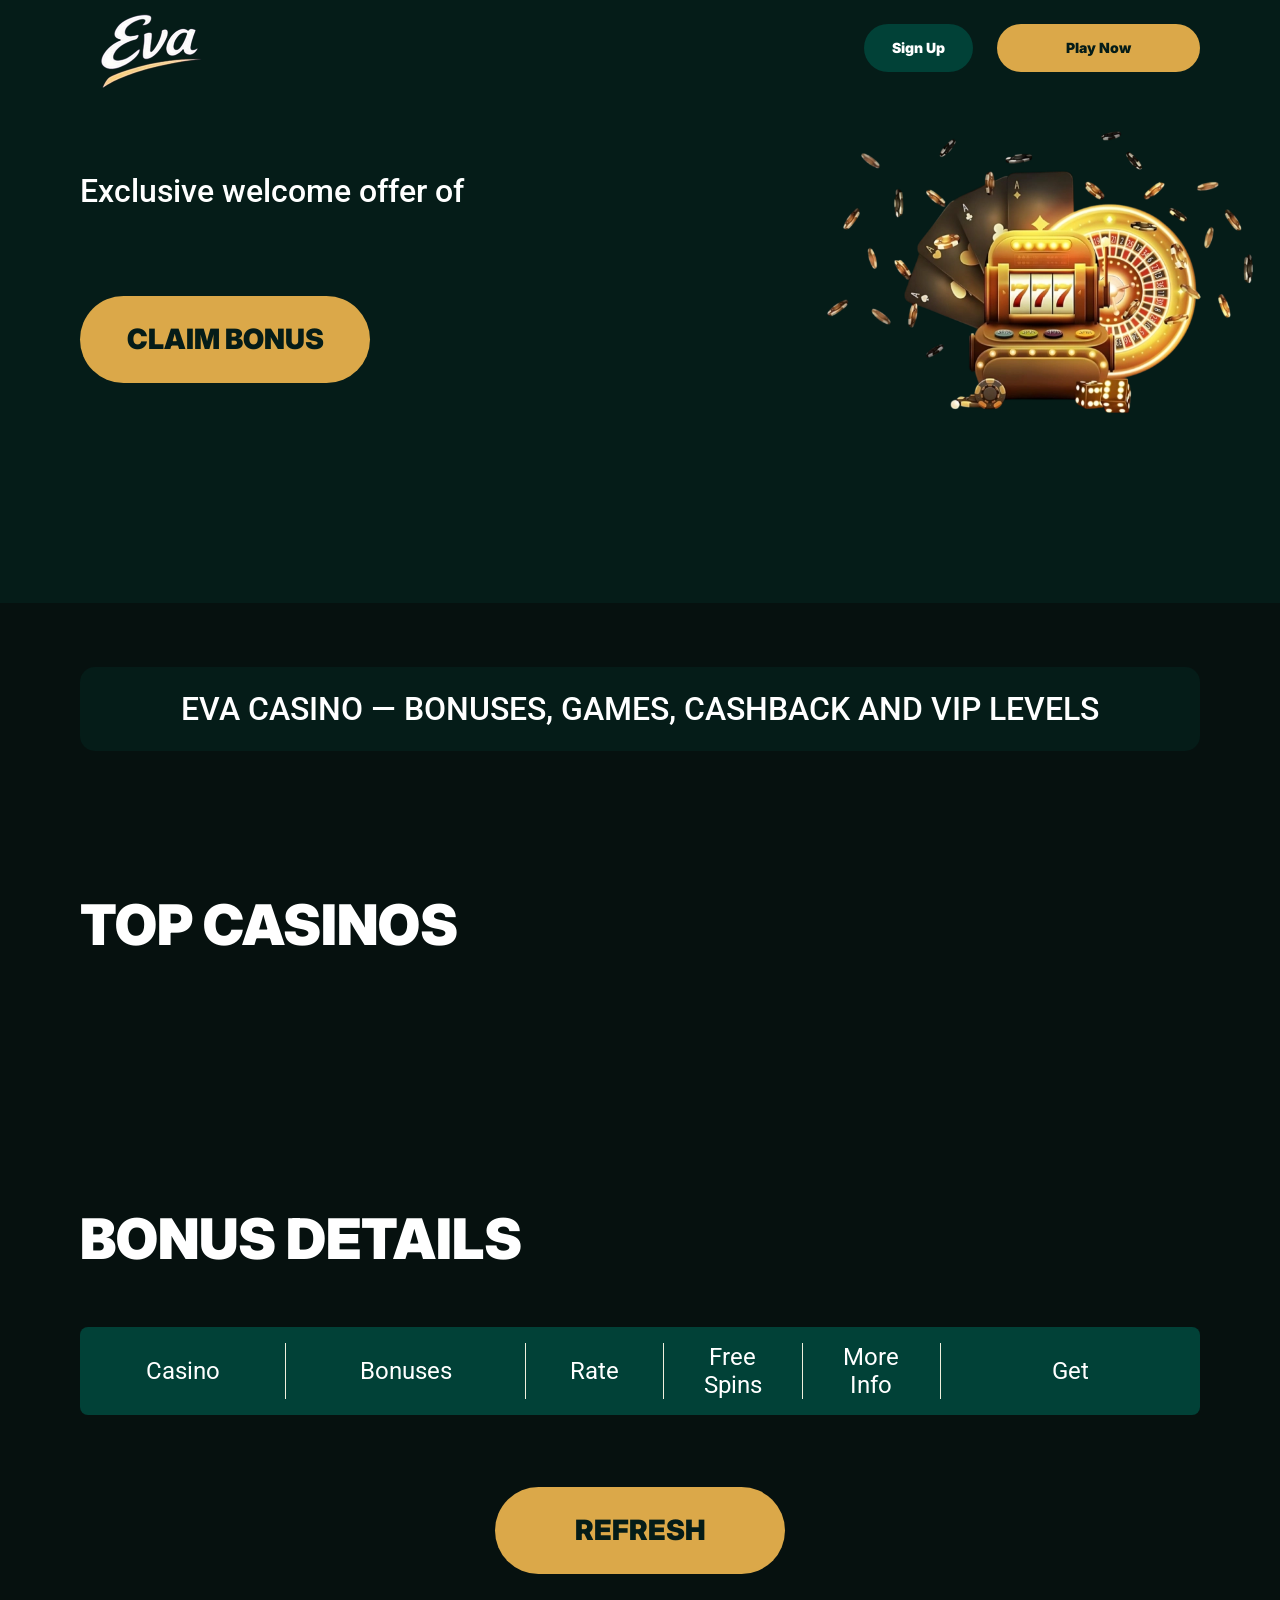
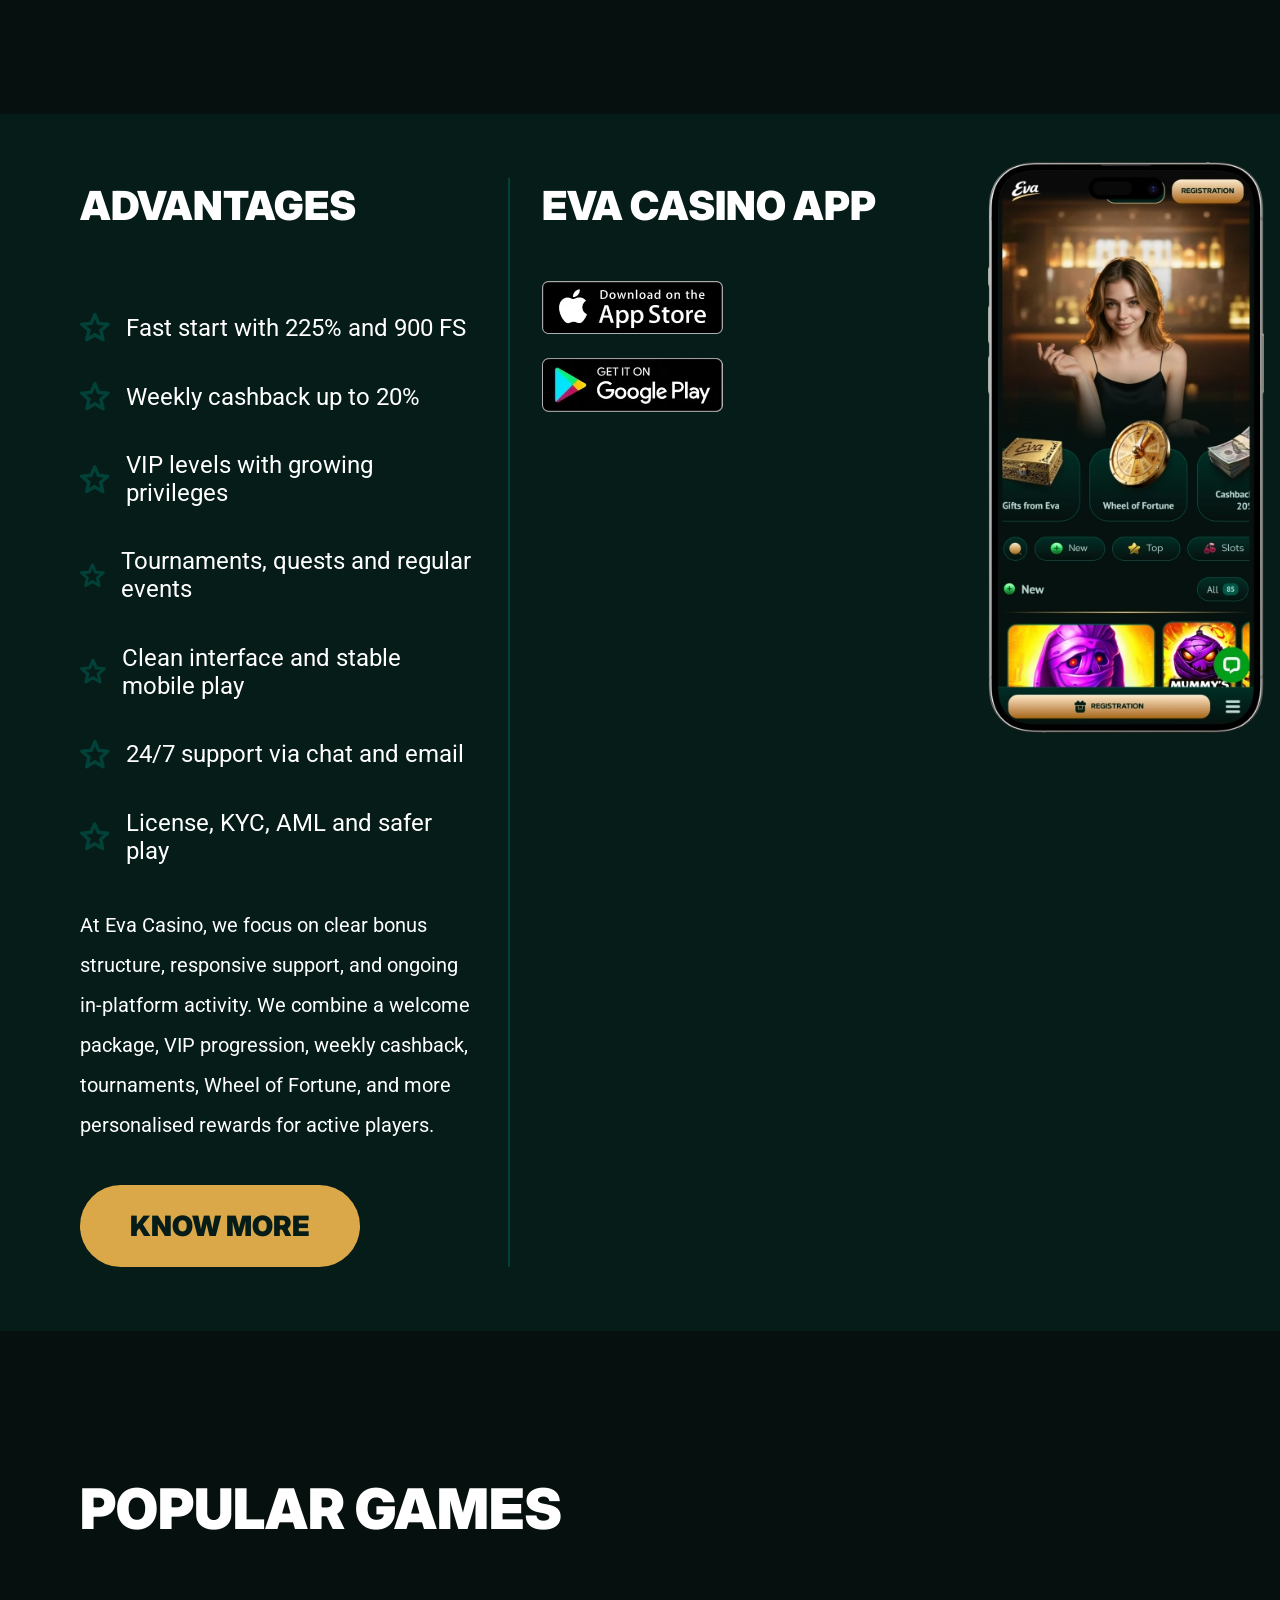
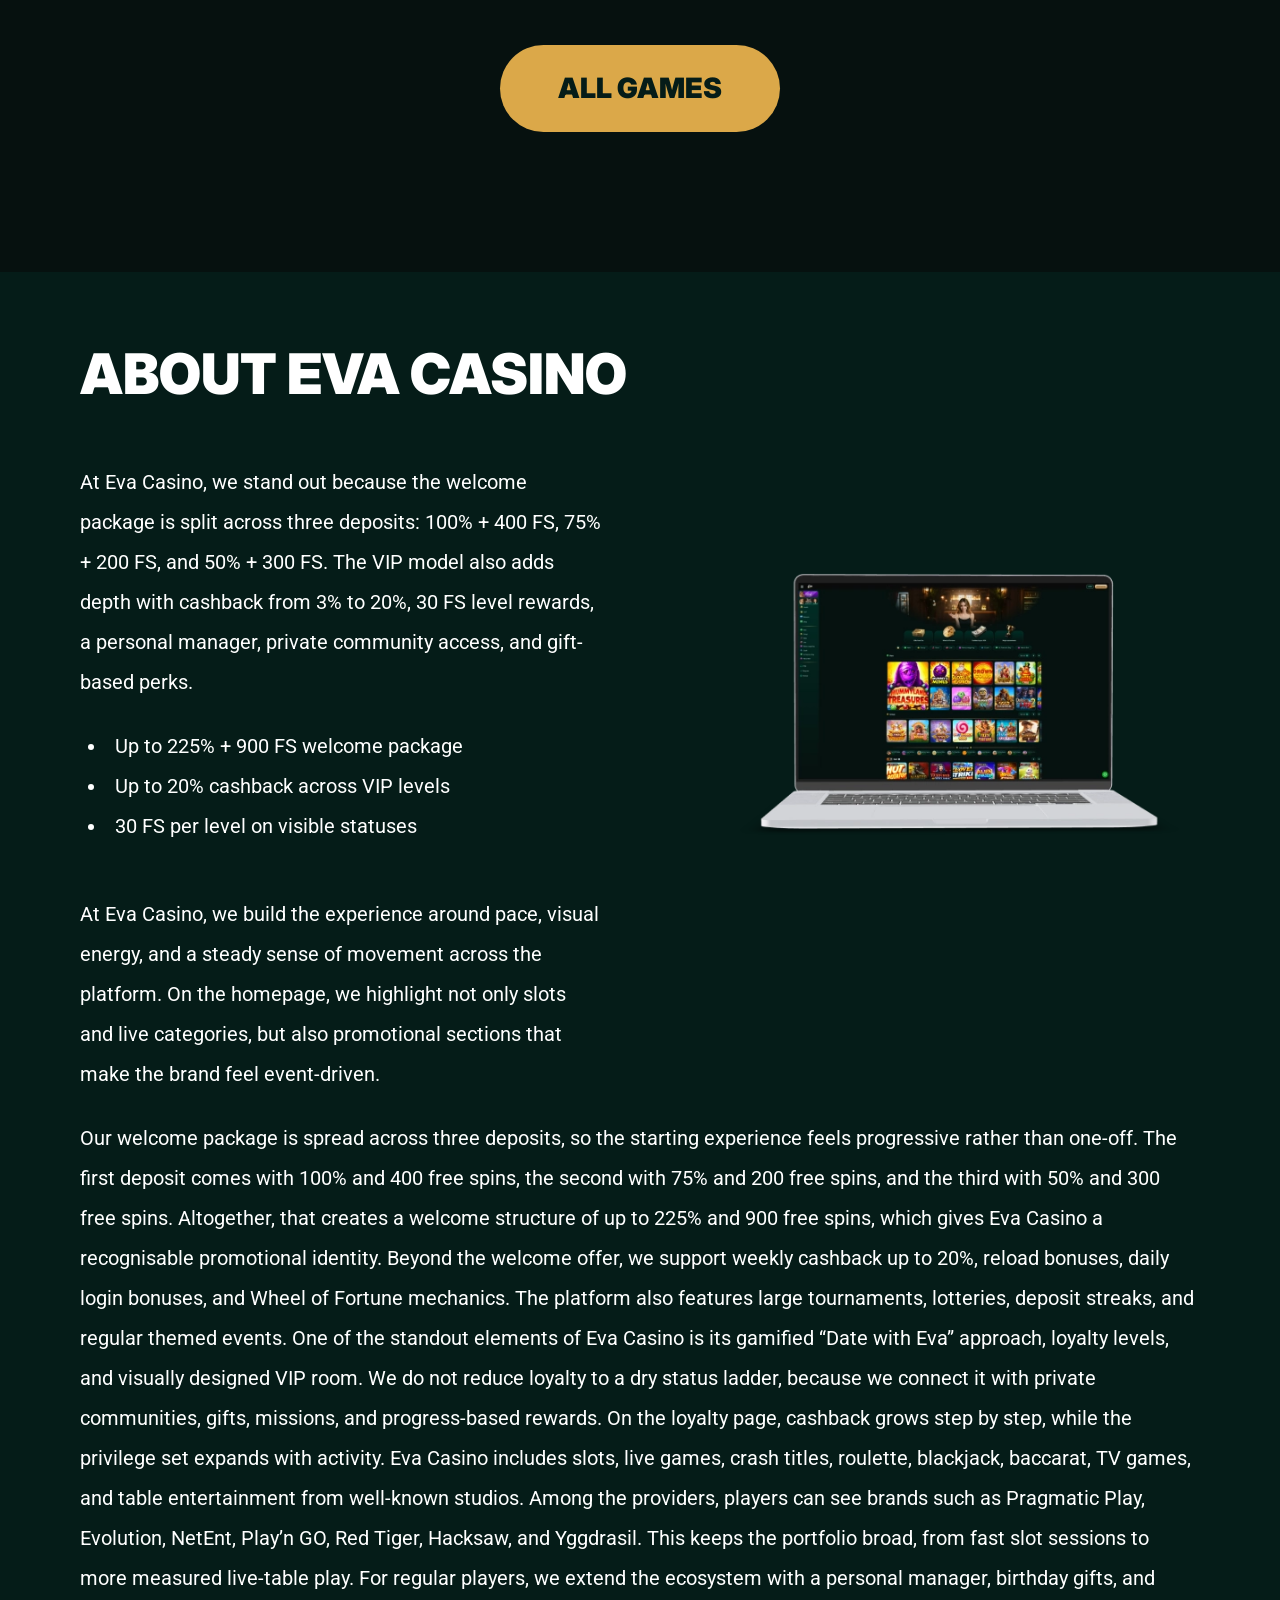
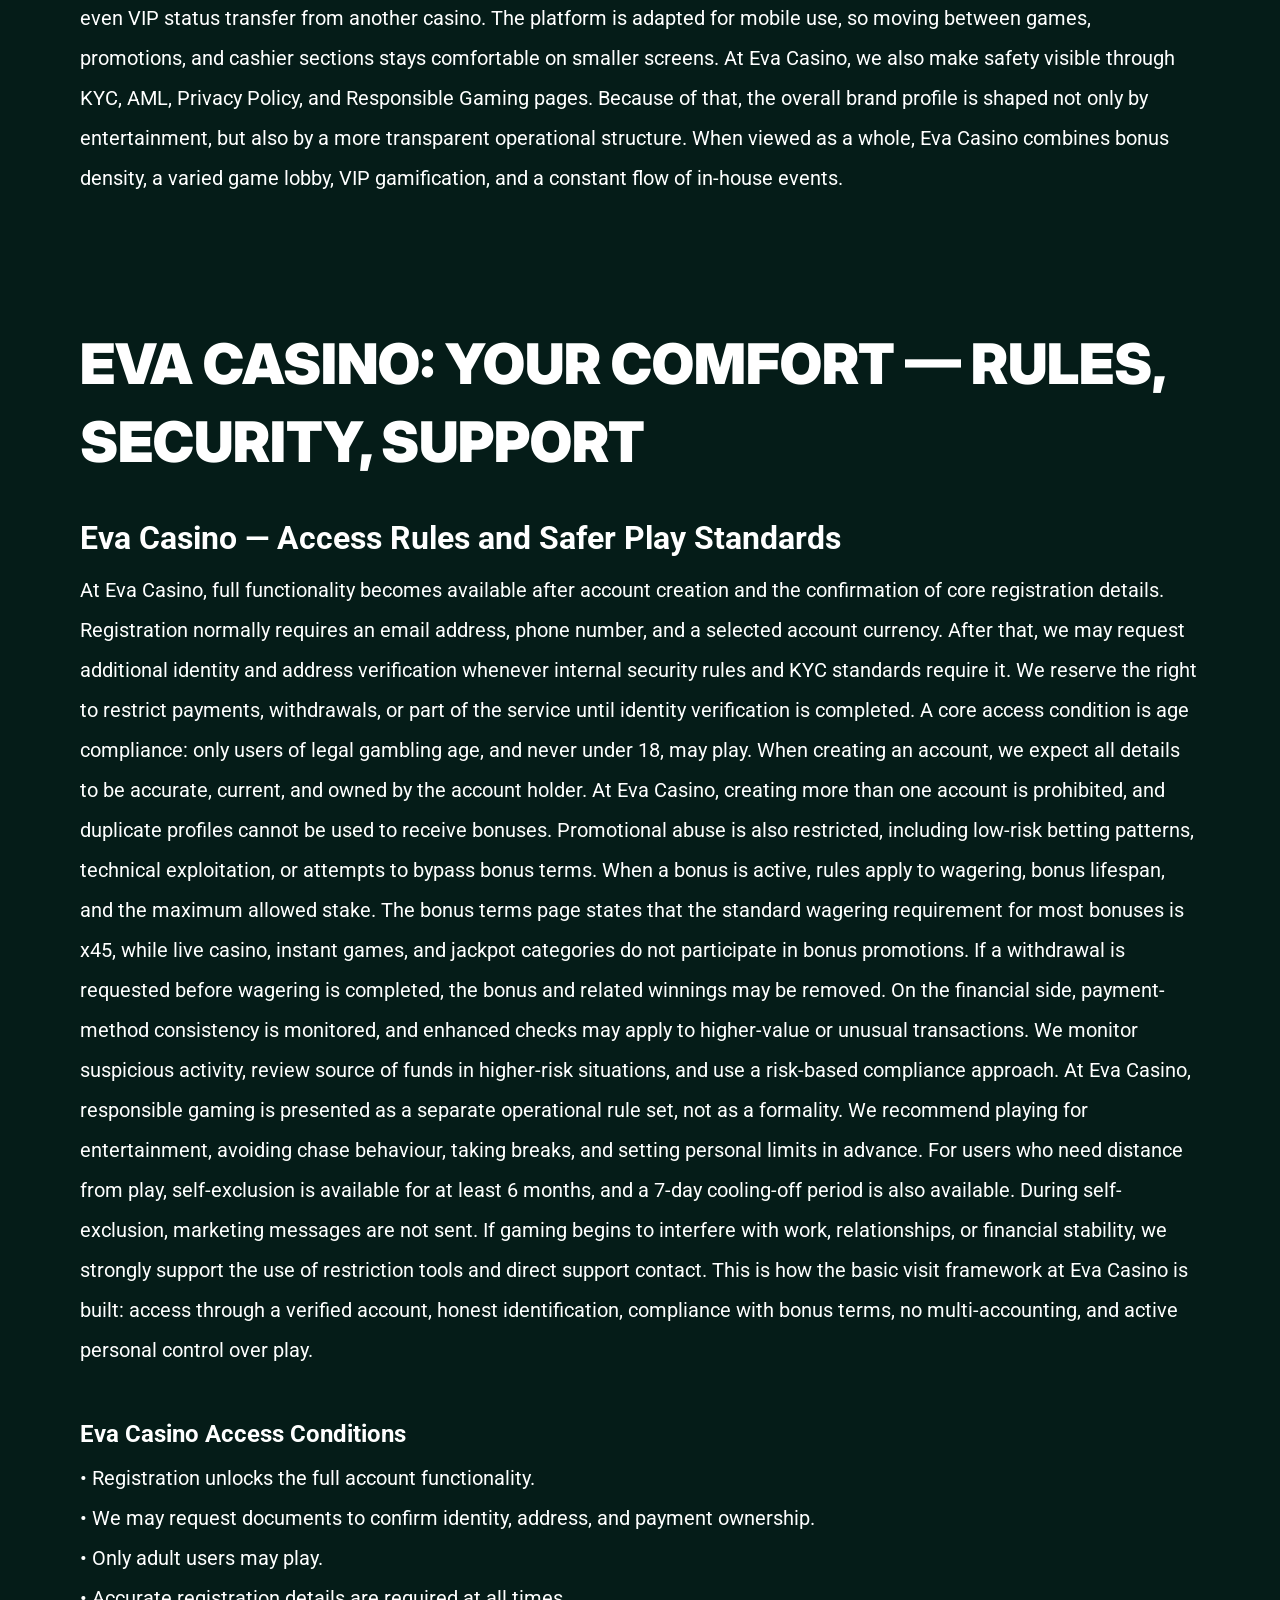
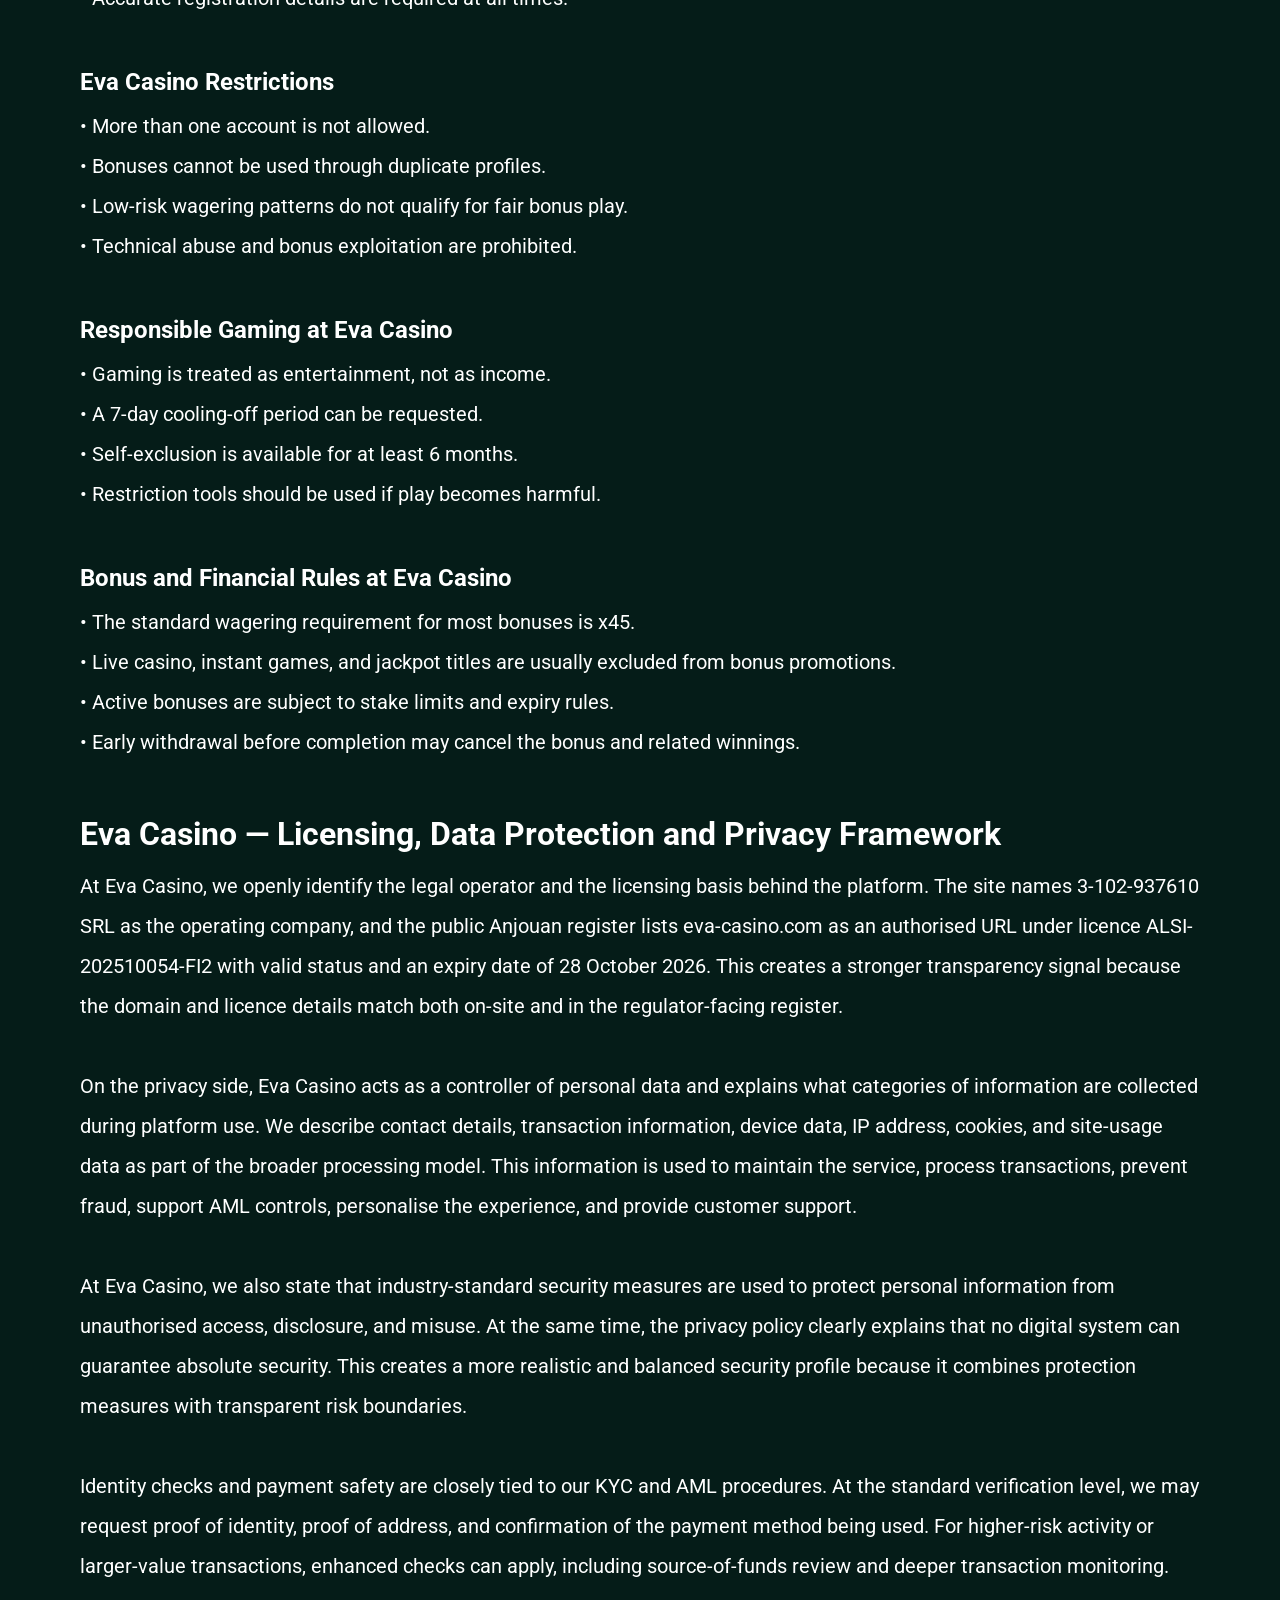
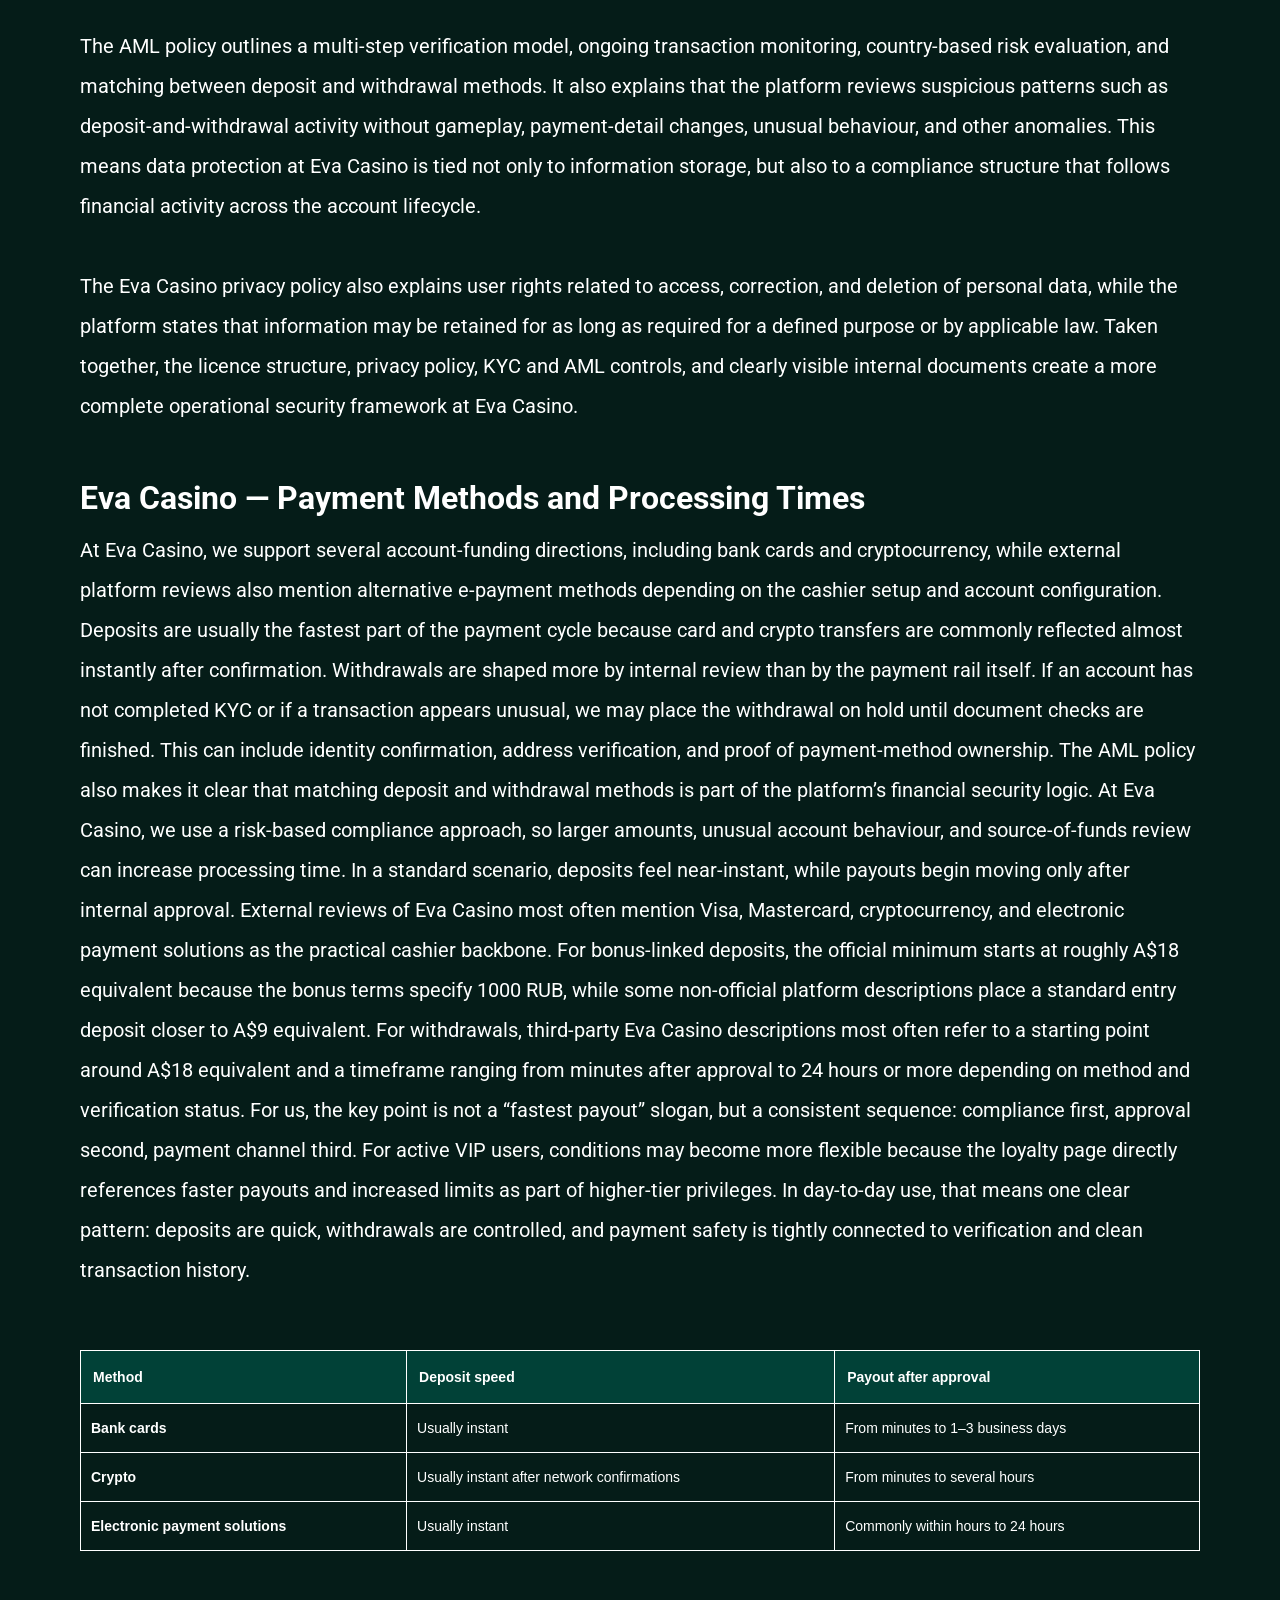
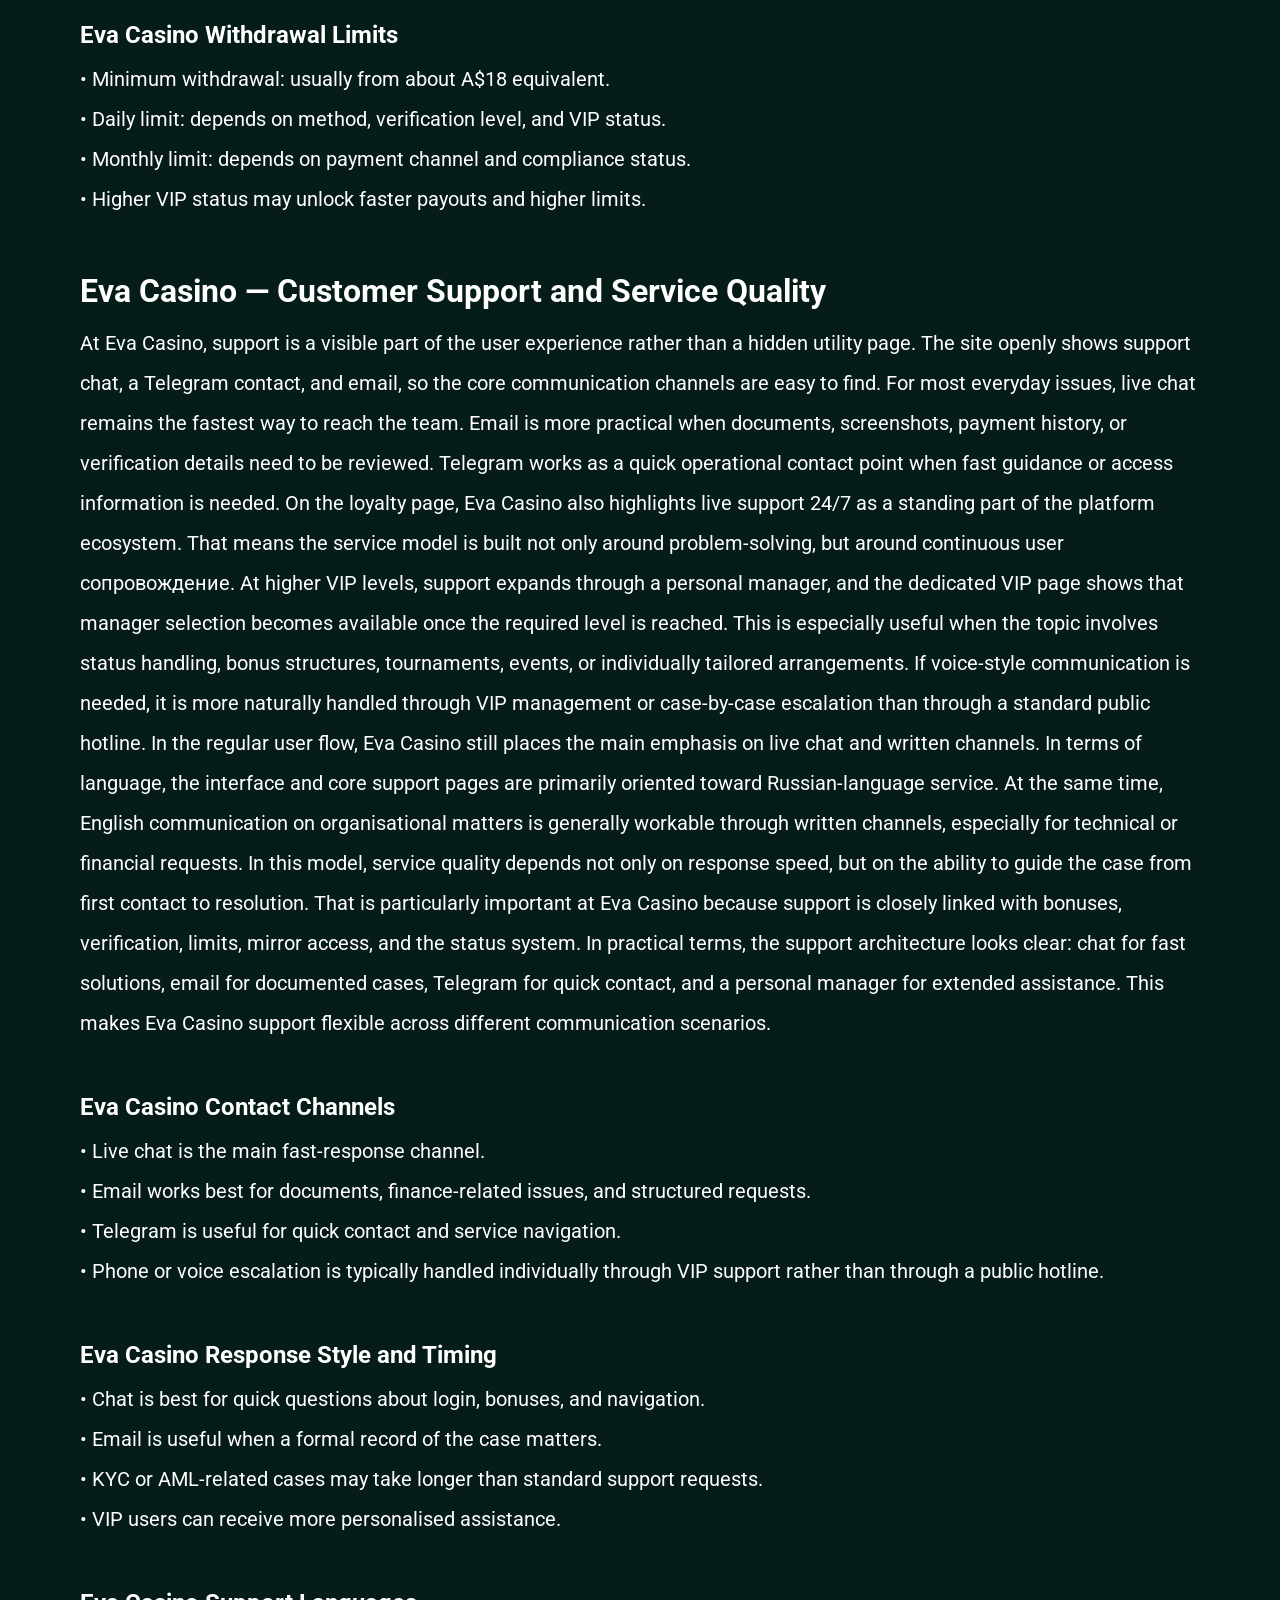
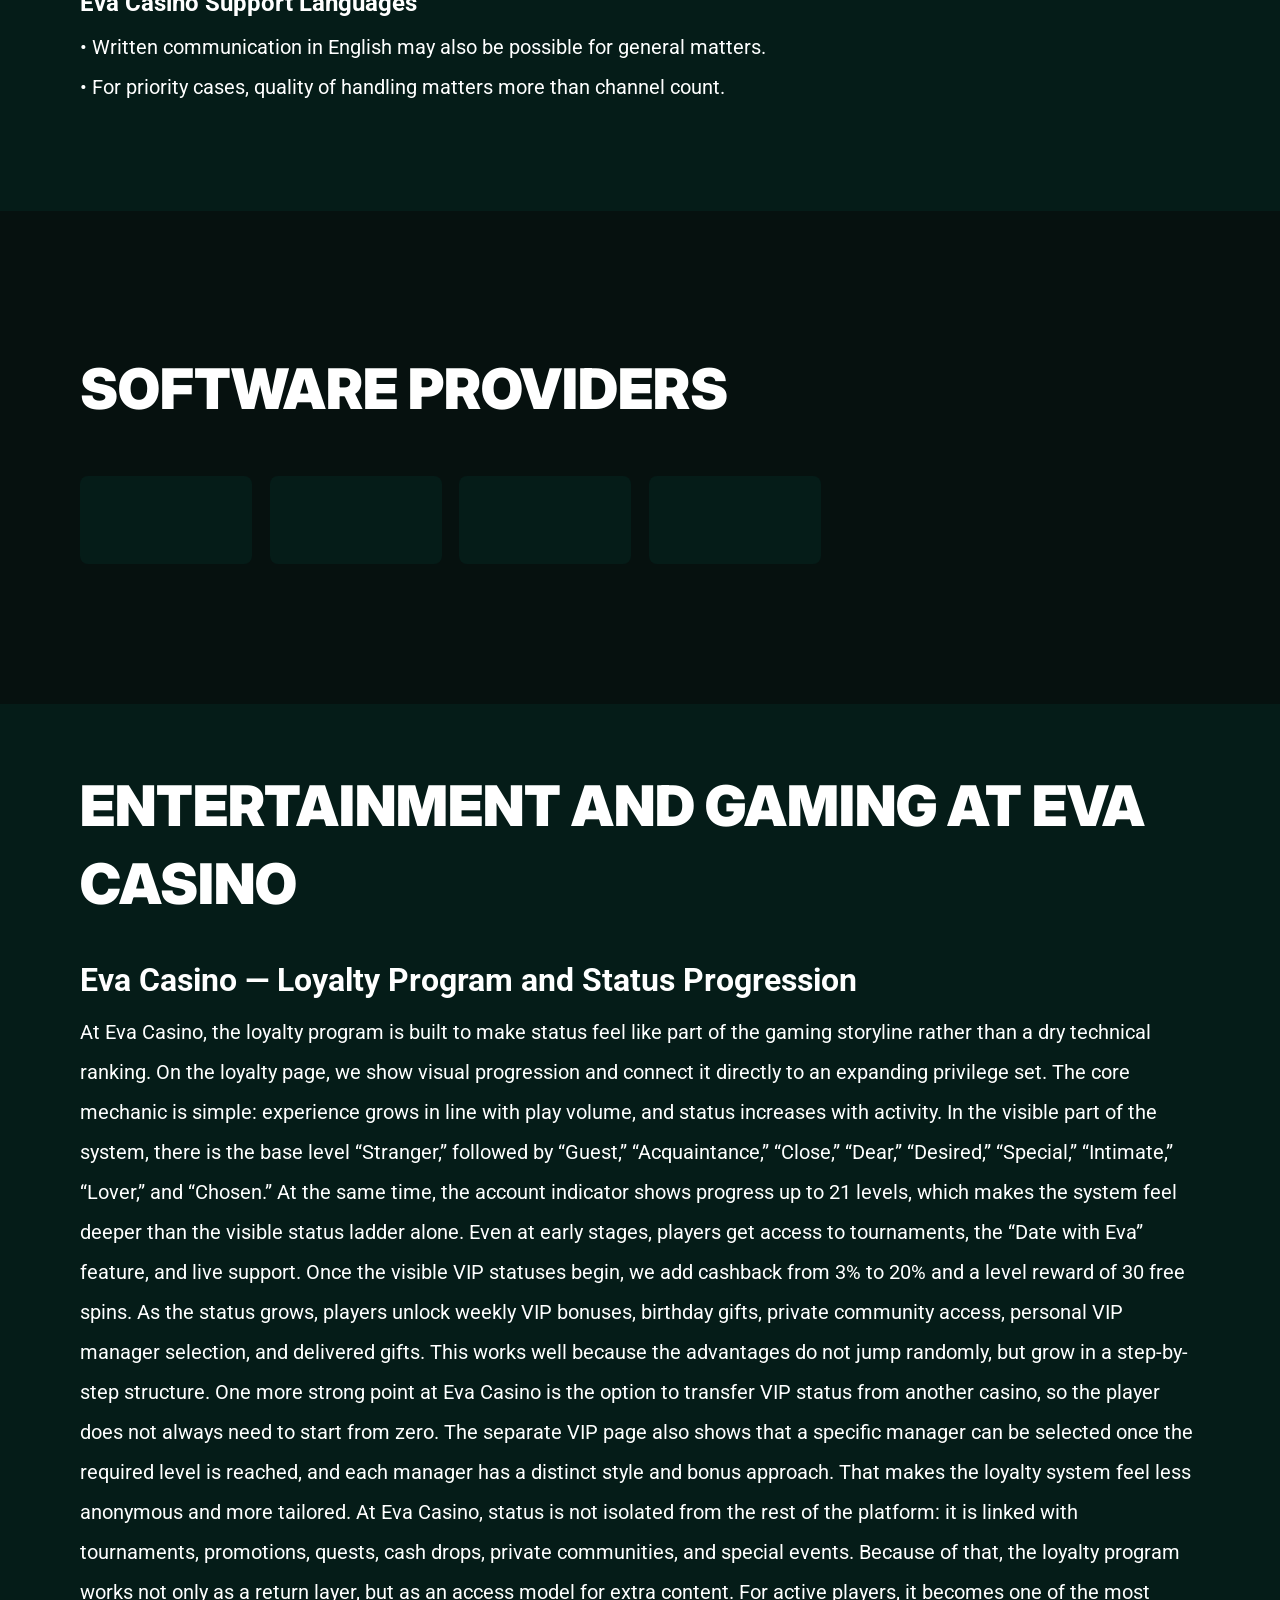
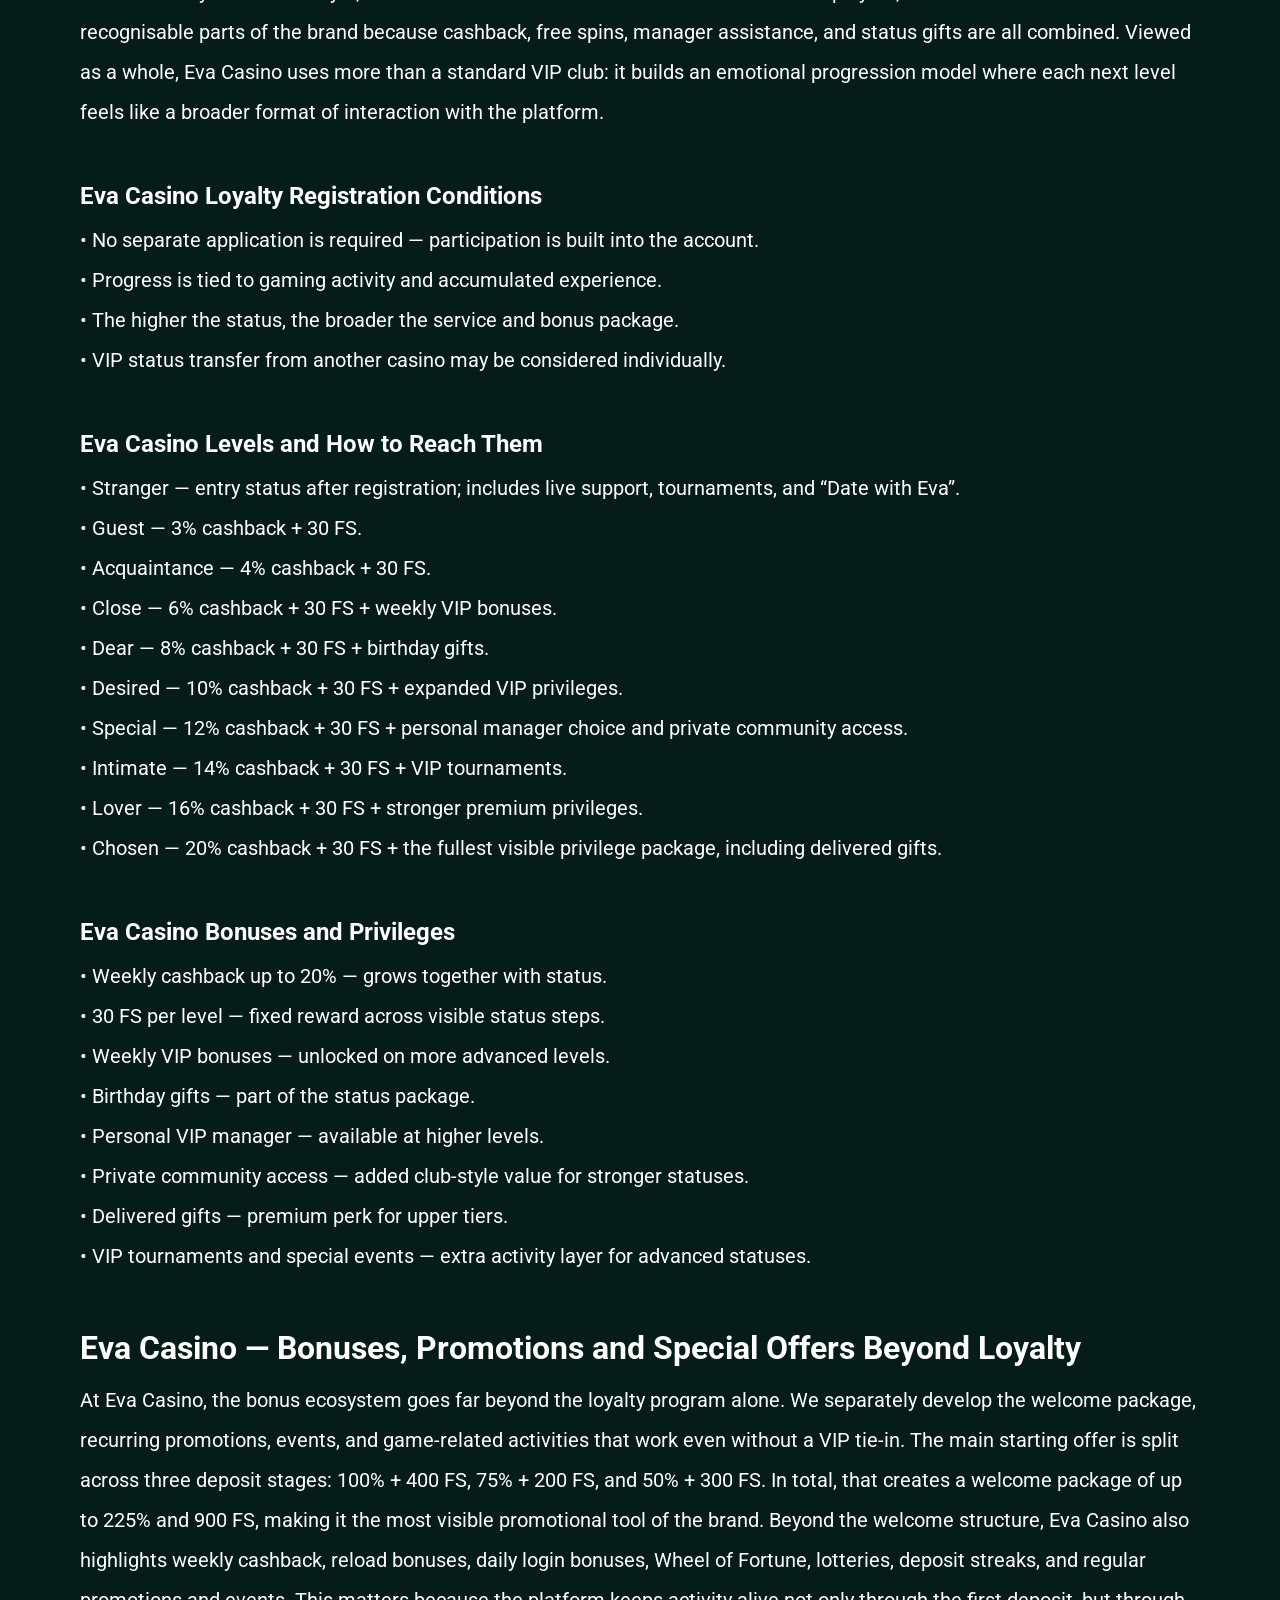
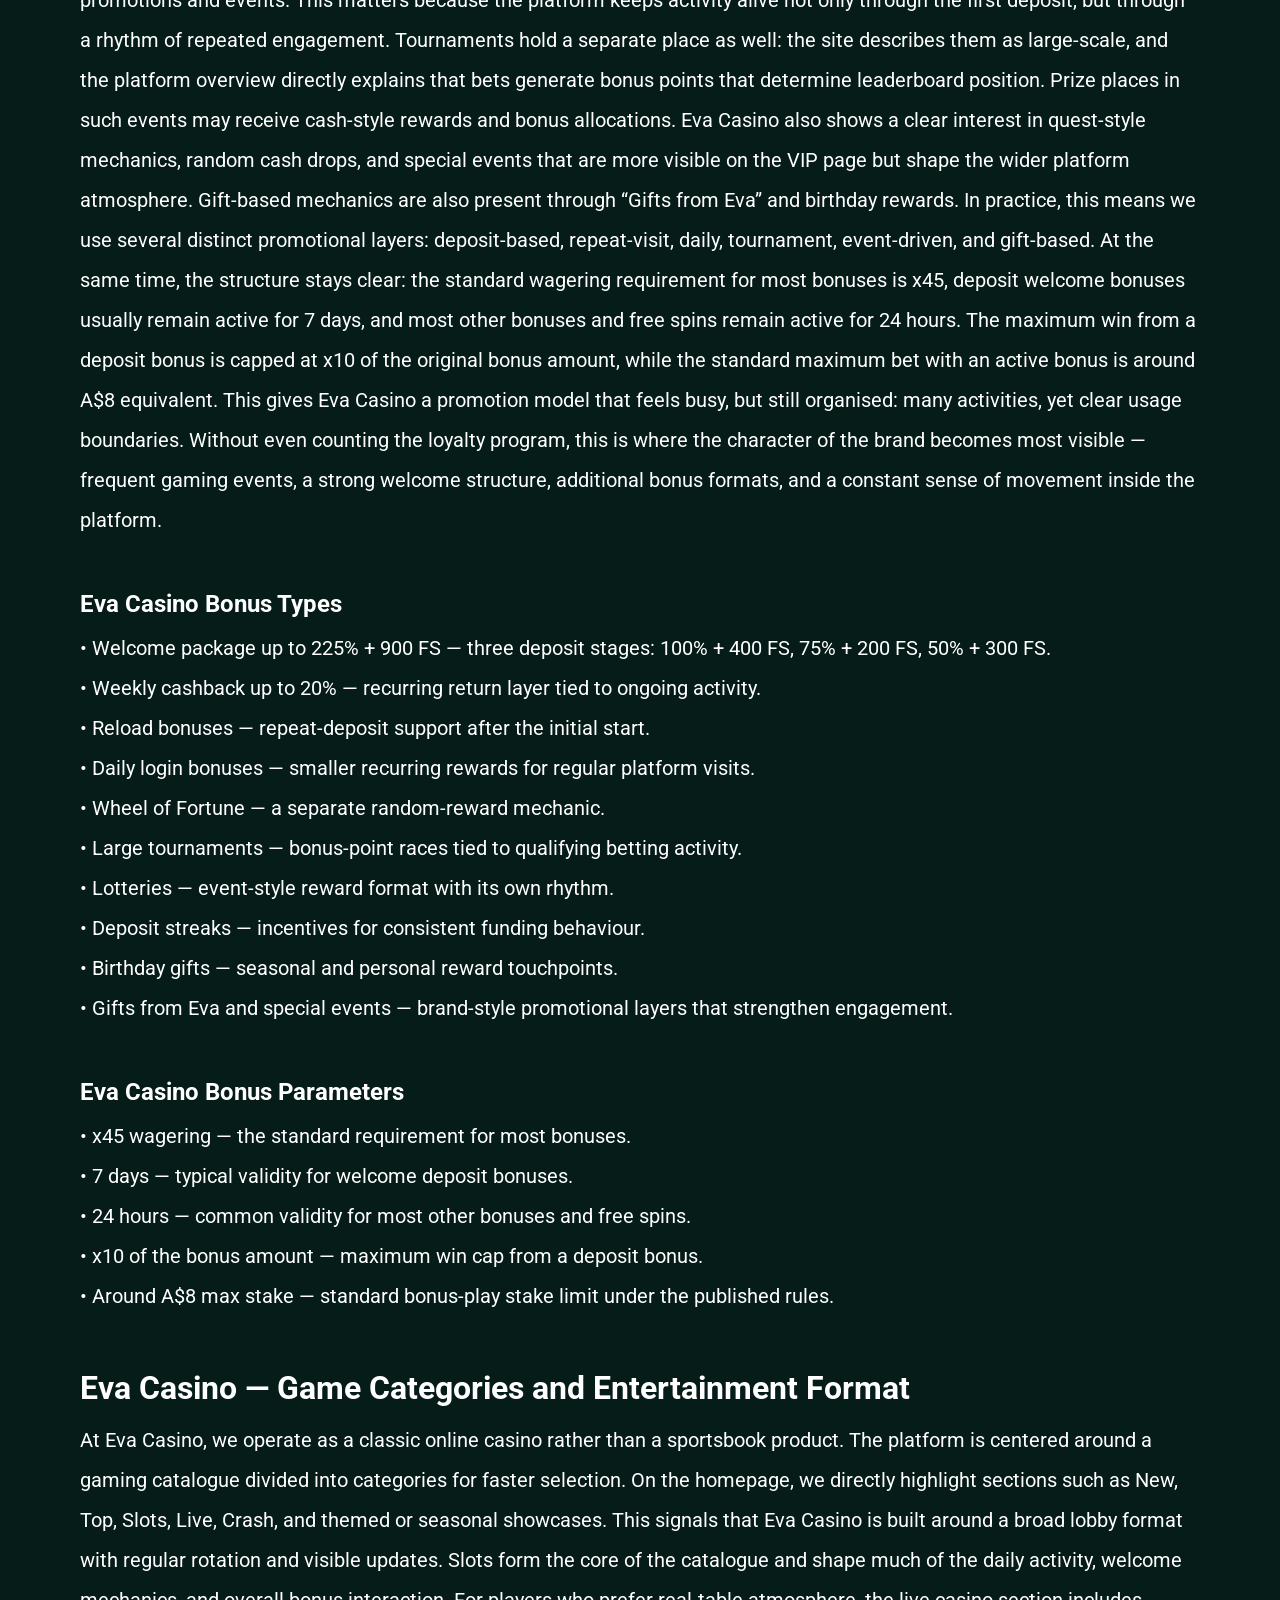
==== index.html @ b1ae3aaa "Site update" ====
<!DOCTYPE html>
<html lang="en-AU">

<head>
    <meta charset="utf-8">

    <script src="./index.js"></script>

    <link rel="manifest" href="./manifest.json">

    <link rel="preconnect" href="https://fonts.googleapis.com" />
    <link rel="preconnect" href="https://fonts.gstatic.com" crossorigin />

    <!-- Google Fonts -->
    <link
            href="https://fonts.googleapis.com/css2?family=Inter:wght@300;400;500;600;700&display=swap"
            rel="stylesheet"
    />
    <!-- Google Fonts -->

    <!-- Google Fonts -->
    <link
            href="https://fonts.googleapis.com/css2?family=Roboto:wght@300;400;500;600;700&display=swap"
            rel="stylesheet"
    />

    <meta name="viewport" content="width=device-width, initial-scale=1, minimum-scale=1, maximum-scale=2">
    <link rel="preload" as="image" href="_assets/images/1774007120-eva-ec096fb224-cr.webp" fetchpriority="high">
    <link rel="stylesheet" href="./normalize.css">
    <link rel="stylesheet" href="./index.css">
    <meta name="theme-color" content="">
    <title>Eva Casino — Up to 225% and 900 FS, Games, Payouts, VIP and Tournaments</title>
    <meta name="description"
          content="Eva Casino is an online casino with a welcome package up to 225% and 900 FS, cashback up to 20%, slots, live games, crash formats, tournaments, VIP levels, and responsive support.">
    <link rel="canonical" href="https://evacasino-online.com">
    <meta property="og:title" content="Eva Casino — Up to 225% and 900 FS, Games, Payouts, VIP and Tournaments">
    <meta property="og:description"
          content="Eva Casino is an online casino with a welcome package up to 225% and 900 FS, cashback up to 20%, slots, live games, crash formats, tournaments, VIP levels, and responsive support.">
    <meta property="og:url" content="https://evacasino-online.com">
    <meta property="og:site_name" content="Eva Casino — Up to 225% and 900 FS, Games, Payouts, VIP and Tournaments">
    <meta property="og:locale" content="en-AU">
    <meta property="og:image" content="_assets/images/1774007427-144805-1-1.webp">
    <meta property="og:image:width" content="1200">
    <meta property="og:image:height" content="630">
    <meta property="og:type" content="website">
    <meta name="twitter:card" content="summary_large_image">
    <meta name="twitter:site" content="evacasino-online.com">
    <meta name="twitter:title" content="Eva Casino — Up to 225% and 900 FS, Games, Payouts, VIP and Tournaments">
    <meta name="twitter:description"
          content="Eva Casino is an online casino with a welcome package up to 225% and 900 FS, cashback up to 20%, slots, live games, crash formats, tournaments, VIP levels, and responsive support.">
    <meta name="twitter:image" content="_assets/images/1774007427-144805-1-1.webp">
    <meta name="twitter:image:width" content="1200">
    <meta name="twitter:image:height" content="630">
    <link rel="icon" href="_assets/images/1774007146-favicon-16.svg" type="image/x-icon" sizes="16x16">
    <meta name="language" content="en-AU">

    <link rel="apple-touch-icon" href="_assets/images/1774007061-favicon-16.svg" sizes="96x96">
    <link rel="icon" href="_assets/images/1774007061-favicon-16.svg" type="image/webp" sizes="192x192">

    <link rel="preload" href="_assets/images/1774007464-144805-1-1.webp" as="image" fetchpriority="high">

    <link rel="alternate" hreflang="x-default" href="https://evacasino-online.com" />
    <link rel="alternate" hreflang="en" href="https://evacasino-online.com" />
</head>

<body>
<svg
        style="display: none"
        xmlns="http://www.w3.org/2000/svg"
        width="1em"
        height="1em"
        viewBox="0 0 256 256"
>
    <symbol id="minus-icon" viewBox="0 0 256 256">
        <path
                fill="#014137"
                d="M228 128a12 12 0 0 1-12 12H40a12 12 0 0 1 0-24h176a12 12 0 0 1 12 12"
        />
    </symbol>
</svg>

<svg
        style="display: none"
        xmlns="http://www.w3.org/2000/svg"
        width="1em"
        height="1em"
        viewBox="0 0 32 32"
>
    <symbol id="globe-icon" viewBox="0 0 32 32">
        <path
                fill="#DBA849"
                d="M32.032 16c0-8.501-6.677-15.472-15.072-15.969-0.173-0.019-0.346-0.032-0.523-0.032-0.052 0-0.104 0.005-0.156 0.007-0.093-0.002-0.186-0.007-0.281-0.007-8.84 0-16.032 7.178-16.032 16.001s7.192 16.001 16.032 16.001c0.094 0 0.188-0.006 0.281-0.008 0.052 0.002 0.104 0.008 0.156 0.008 0.176 0 0.349-0.012 0.523-0.032 8.395-0.497 15.072-7.468 15.072-15.969zM29.049 21.151c-0.551-0.16-1.935-0.507-4.377-0.794 0.202-1.381 0.313-2.84 0.313-4.357 0-1.196-0.069-2.354-0.197-3.469 3.094-0.37 4.45-0.835 4.54-0.867l-0.372-1.050c0.695 1.659 1.080 3.478 1.080 5.386 0 1.818-0.352 3.555-0.987 5.151zM8.921 16c0-1.119 0.074-2.212 0.21-3.263 1.621 0.127 3.561 0.222 5.839 0.243v6.939c-2.219 0.021-4.114 0.111-5.709 0.234-0.22-1.319-0.34-2.715-0.34-4.154zM16.967 2.132c2.452 0.711 4.552 4.115 5.492 8.628-1.512 0.12-3.332 0.209-5.492 0.229v-8.857zM14.971 2.156v8.832c-2.136-0.021-3.965-0.109-5.502-0.226 0.96-4.457 3.076-7.836 5.502-8.606zM14.971 21.913l0 7.929c-2.263-0.718-4.256-3.705-5.293-7.719 1.492-0.11 3.253-0.189 5.292-0.21zM16.967 29.868l-0-7.955c2.061 0.020 3.814 0.102 5.288 0.217-1.019 4.067-3 7.076-5.288 7.738zM16.967 19.92l0-6.939c2.291-0.021 4.218-0.118 5.818-0.25 0.131 1.053 0.203 2.147 0.203 3.268 0 1.442-0.116 2.84-0.329 4.16-1.575-0.128-3.462-0.219-5.692-0.24zM28.588 9.81c-0.302 0.094-1.564 0.453-4.094 0.751-0.564-2.998-1.584-5.561-2.91-7.412 3.048 1.325 5.535 3.697 7.005 6.661zM11.213 2.831c-1.632 1.873-2.963 4.568-3.691 7.754-2.265-0.245-3.623-0.534-4.166-0.665 1.585-3.27 4.407-5.836 7.856-7.088zM2.614 11.787c0.385 0.104 1.841 0.467 4.549 0.766-0.155 1.107-0.24 2.26-0.24 3.447 0 1.509 0.136 2.96 0.383 4.334-2.325 0.251-3.755 0.552-4.396 0.706-0.607-1.566-0.944-3.264-0.944-5.041 0-1.467 0.228-2.883 0.649-4.213zM3.784 22.886c0.727-0.154 2.029-0.39 3.956-0.591 0.759 2.803 1.993 5.175 3.473 6.874-3.16-1.148-5.79-3.398-7.429-6.282v0zM21.583 28.849c1.195-1.665 2.14-3.907 2.728-6.525 1.982 0.227 3.226 0.494 3.853 0.652-1.5 2.596-3.808 4.669-6.581 5.873z">
        </path>
    </symbol>
</svg>

<svg width="32" height="31" viewBox="0 0 32 31" fill="none" xmlns="http://www.w3.org/2000/svg">
    <symbol id="star-icon" viewBox="0 0 32 31">
        <path d="M10.0431 24.5932L15.8898 21.0667L21.7365 24.6396L20.2052 17.9577L25.3559 13.5031L18.5811 12.8999L15.8898 6.58913L13.1985 12.8535L6.42371 13.4567L11.5744 17.9577L10.0431 24.5932ZM15.8898 25.4285L8.187 30.0687C7.84672 30.2853 7.49096 30.3781 7.11975 30.3471C6.74853 30.3162 6.42371 30.1925 6.1453 29.9759C5.86688 29.7594 5.65034 29.489 5.49566 29.1648C5.34099 28.8406 5.31005 28.4768 5.40286 28.0734L7.44456 19.3034L0.623417 13.4103C0.314068 13.1319 0.121034 12.8145 0.0443157 12.4581C-0.0324028 12.1017 -0.00951111 11.754 0.112991 11.415C0.235493 11.0759 0.421103 10.7975 0.669819 10.5797C0.918536 10.362 1.25882 10.2227 1.69067 10.1621L10.6927 9.37327L14.1729 1.11366C14.3276 0.742438 14.5676 0.464023 14.8931 0.278414C15.2185 0.0928044 15.5507 0 15.8898 0C16.2288 0 16.5611 0.0928044 16.8865 0.278414C17.2119 0.464023 17.452 0.742438 17.6067 1.11366L21.0869 9.37327L30.0889 10.1621C30.522 10.224 30.8623 10.3632 31.1098 10.5797C31.3572 10.7963 31.5428 11.0747 31.6666 11.415C31.7903 11.7553 31.8138 12.1036 31.7371 12.46C31.6604 12.8163 31.4667 13.1331 31.1562 13.4103L24.335 19.3034L26.3767 28.0734C26.4695 28.4756 26.4386 28.8394 26.2839 29.1648C26.1292 29.4902 25.9127 29.7606 25.6343 29.9759C25.3559 30.1912 25.0311 30.315 24.6598 30.3471C24.2886 30.3793 23.9329 30.2865 23.5926 30.0687L15.8898 25.4285Z" fill="#014137"/>
    </symbol>
</svg>

<svg
        xmlns="http://www.w3.org/2000/svg"
        width="1em"
        height="1em"
        viewBox="0 0 256 256"
>
    <symbol id="plus-icon" viewBox="0 0 256 256">
        <path
                fill="#014137"
                d="M228 128a12 12 0 0 1-12 12h-76v76a12 12 0 0 1-24 0v-76H40a12 12 0 0 1 0-24h76V40a12 12 0 0 1 24 0v76h76a12 12 0 0 1 12 12"
        />
    </symbol>
</svg>

<svg
        width="33"
        height="32"
        viewBox="0 0 33 32"
        fill="none"
        xmlns="http://www.w3.org/2000/svg"
>
    <symbol id="play-icon" viewBox="0 0 33 32">
        <path
                d="M16.8334 0.0786133C7.9606 0.0786133 0.767578 7.20678 0.767578 15.9998C0.767578 24.7929 7.9606 31.921 16.8334 31.921C25.7061 31.921 32.8992 24.7929 32.8992 15.9998C32.8992 7.20678 25.7061 0.0786133 16.8334 0.0786133ZM22.3861 16.8438L14.3532 21.8192C14.1907 21.9197 14.0059 21.9703 13.821 21.9703C13.6536 21.9703 13.4859 21.929 13.3342 21.8454C13.015 21.67 12.8169 21.3372 12.8169 20.9752V11.0244C12.8169 10.6625 13.015 10.3296 13.3342 10.1543C13.6533 9.97788 14.0436 9.98857 14.3532 10.1805L22.3861 15.1559C22.6796 15.3381 22.858 15.6568 22.858 15.9998C22.858 16.3428 22.6796 16.6616 22.3861 16.8438Z"
                fill="#DBA849"
        />
    </symbol>
</svg>

<svg
        width="20"
        height="20"
        viewBox="0 0 20 20"
        fill="none"
        xmlns="http://www.w3.org/2000/svg"
>
    <symbol id="information-outline" viewBox="0 0 20 20">
        <path
                d="M9 7H11V5H9V7ZM10 18C5.59 18 2 14.41 2 10C2 5.59 5.59 2 10 2C14.41 2 18 5.59 18 10C18 14.41 14.41 18 10 18ZM10 0C8.68678 0 7.38642 0.258658 6.17317 0.761205C4.95991 1.26375 3.85752 2.00035 2.92893 2.92893C1.05357 4.8043 0 7.34784 0 10C0 12.6522 1.05357 15.1957 2.92893 17.0711C3.85752 17.9997 4.95991 18.7362 6.17317 19.2388C7.38642 19.7413 8.68678 20 10 20C12.6522 20 15.1957 18.9464 17.0711 17.0711C18.9464 15.1957 20 12.6522 20 10C20 8.68678 19.7413 7.38642 19.2388 6.17317C18.7362 4.95991 17.9997 3.85752 17.0711 2.92893C16.1425 2.00035 15.0401 1.26375 13.8268 0.761205C12.6136 0.258658 11.3132 0 10 0ZM9 15H11V9H9V15Z"
                fill="#ffffff"
        />
    </symbol>
</svg>

<div class="wrapper">
    <header class="header" id="top">
        <div class="headerBlock">
            <div class="headerLogoContainer"><a href="https://evacasino-online.com" aria-label="Main page"><img class="header__logo logo"
                                                                                                     src="_assets/images/1774007120-eva-ec096fb224-cr.webp" alt="Eva Casino Logo" /></a></div>
            <ul class="nav__list">
                <li class="nav__item"><a class="nav__link" target="_blank" href="casino.html?id=example-offer-id"
                                         aria-label="Sign Up" id="navSignUp"> Sign Up </a></li>
                <li class="nav__item nav__itemLarge"><a class="nav__link nav__linkLarge" target="_blank"
                                                        href="casino.html?id=example-offer-id" aria-label="Play Now" id="navPlayNow"> Play Now </a>
                </li>
            </ul>
        </div>
    </header>
    <main class="main">
        <section class="heroContainer">
            <div class="hero">
                <div class="heroBlock block">
                    <div class="heroGroup">
                        <div class="heroTextGroup">
                            <p class="heroText heroTextDesktop">Exclusive welcome offer of</p>
                            <p class="heroText heroTextMobile">Exclusive welcome bonus of</p>
                            <p class="heroText heroTextBonus" id="bonusText"></p>
                        </div><a target="_blank" class="heroLink" id="bonusLink" href="/" aria-label="Play game"><span
                            class="heroButton btn btn--large">Claim Bonus</span></a>
                    </div>
                </div>
            </div>
            <div class="heroUnder">
                <h1 class="heroText heroMainTitle">Eva Casino — Bonuses, Games, Cashback and VIP Levels</h1>
            </div>
        </section>
        <div class="bonusesCircleContainer">
            <section class="topCasino">
                <div class="container">
                    <div class="topCasinoBlock block">
                        <h2 class="topCasinoTitle title"><span>Top Casinos <span id="countryName"></span></span>
                        </h2>
                        <div class="topCasinoGroup" id="casinoCardContainer">
                            <!-- Casino cards will be dynamically inserted here --></div><button
                            class="topCasinoButton btn btn--large" id="showMoreButton"> All Casino </button>
                    </div>
                </div>
            </section>
            <section class="bonusDetails" id="bonuses">
                <div class="container">
                    <div class="bonusDetailsBlock block">
                        <h2 class="bonusDetailsTitle title"><span>Bonus Details</span></h2>
                        <div class="bonusDetailsGroup">
                            <div class="bonusTable">
                                <div class="bogradientContainer">
                                    <div class="bonusTableRow bonusTableHeader">
                                        <div class="bonusTableHead">
                                            <p class="bonusHeaderText bonusHeaderCasino">Casino</p>
                                        </div>
                                        <div class="bonusTableHead">
                                            <p class="bonusHeaderText bonusDetailsWelcome">Bonuses</p>
                                        </div>
                                        <div class="bonusTableHead">
                                            <p class="bonusHeaderText">Rate</p>
                                        </div>
                                        <div class="bonusTableHead">
                                            <p class="bonusHeaderText bonusHeaderTextSpins">Free Spins</p>
                                        </div>
                                        <div class="bonusTableHead">
                                            <p class="bonusHeaderText">More Info</p>
                                        </div>
                                        <div class="bonusTableHead">
                                            <p class="bonusHeaderText bonusClaimBonus">Get</p>
                                        </div>
                                    </div>
                                </div><!-- Bonus rows will be dynamically inserted here -->
                                <div id="bonusTableRows"></div>
                            </div>
                        </div><button class="bonusDetailsButton btn btn--large" id="refreshButton"> Refresh
                    </button>
                    </div>
                </div>
            </section>
        </div>
        <div class="advantagesCircleContainer">
            <section class="advantages">
                <div class="container">
                    <div class="advantagesBlock block">
                        <div class="advantagesDescription">
                            <h2 class="advantagesTitle title">Advantages</h2>
                            <ul class="advantagesList">
                                <li class="providersGroup"></li>
                                <li class="advantagesItem">
                                    <svg class="advantagesStar" width="30" height="29">
                                        <use href="#star-icon"></use>
                                    </svg>
                                    <p class="advantagesText">Fast start with 225% and 900 FS</p>
                                </li>
                                <li class="advantagesItem">
                                    <svg class="advantagesStar" width="30" height="29">
                                        <use href="#star-icon"></use>
                                    </svg>
                                    <p class="advantagesText">Weekly cashback up to 20%</p>
                                </li>
                                <li class="advantagesItem">
                                    <svg class="advantagesStar" width="30" height="29">
                                        <use href="#star-icon"></use>
                                    </svg>
                                    <p class="advantagesText">VIP levels with growing privileges</p>
                                </li>
                                <li class="advantagesItem">
                                    <svg class="advantagesStar" width="30" height="29">
                                        <use href="#star-icon"></use>
                                    </svg>
                                    <p class="advantagesText">Tournaments, quests and regular events</p>
                                </li>
                                <li class="advantagesItem">
                                    <svg class="advantagesStar" width="30" height="29">
                                        <use href="#star-icon"></use>
                                    </svg>
                                    <p class="advantagesText">Clean interface and stable mobile play</p>
                                </li>
                                <li class="advantagesItem">
                                    <svg class="advantagesStar" width="30" height="29">
                                        <use href="#star-icon"></use>
                                    </svg>
                                    <p class="advantagesText">24/7 support via chat and email</p>
                                </li>
                                <li class="advantagesItem">
                                    <svg class="advantagesStar" width="30" height="29">
                                        <use href="#star-icon"></use>
                                    </svg>
                                    <p class="advantagesText">License, KYC, AML and safer play</p>
                                </li>
                                <li class="providersGroup">At Eva Casino, we focus on clear bonus structure, responsive support, and ongoing in-platform activity. We combine a welcome package, VIP progression, weekly cashback, tournaments, Wheel of Fortune, and more personalised rewards for active players.</li>
                            </ul><a class="advantagesLink" id="advantagesLink" target="_blank" href="/" aria-label="Know more"><span
                                class="advantagesButton btn btn--large">Know more</span></a>
                        </div>
                        <div class="advantagesMobile">
                            <h2 class="advantagesTitle title advantagesAppTitle">Eva Casino App</h2><img
                                class="advantagesMobilePhone" src="_assets/images/1774007497-eva.webp" title="Eva Casino Mobile"
                                alt="Eva Casino App" />
                            <div class="advantagesStoreGroup"><a href="/" id="appStoreLink" aria-label="Play game"
                                                                 target="_blank"><img class="advantagesStore" width="181" height="53"
                                                                                      src="./assets/images/advantages/app-store.webp" alt="iOs App " title="Eva Casino App"/></a><a
                                    href="/" id="googlePlayLink" aria-label="Play game" target="_blank"><img
                                    class="advantagesStore" width="181" height="54"
                                    src="./assets/images/advantages/google-play.webp" alt="android App Eva Casino App" title="Eva Casino App" /></a>
                            </div>
                        </div>
                    </div>
                </div>
            </section>
            <section class="games" id="games">
                <div class="container">
                    <div class="gamesBlock block">
                        <h2 class="gamesTitle title"><span>Popular Games</span></h2>
                        <div class="gamesGroup" id="gamesContainer"><!-- Games will be dynamically inserted here -->
                        </div><a target="_blank" class="gamesLink" id="allGamesLink" href="/" aria-label="All Games"><span
                            class="gamesButton btn btn--large">All Games</span></a>
                    </div>
                </div>
            </section>
        </div>
        <div class="historyCircleContainer">
            <section class="history">
                <div class="container">
                    <div class="historyBlock block">
                        <h2 class="historyTitle title">About Eva Casino</h2>
                        <div class="historyGroup">
                            <div class="historyColumn">
                                <div class="historyText">
                                    <p class="historyDescription">At Eva Casino, we stand out because the welcome package is split across three deposits: 100% + 400 FS, 75% + 200 FS, and 50% + 300 FS. The VIP model also adds depth with cashback from 3% to 20%, 30 FS level rewards, a personal manager, private community access, and gift-based perks.</p>
                                    <ul class="historyList">
                                        <li class="historyItem">Up to 225% + 900 FS welcome package</li>
                                        <li class="historyItem">Up to 20% cashback across VIP levels</li>
                                        <li class="historyItem">30 FS per level on visible statuses</li>
                                    </ul>
                                    <p class="historyDescription">At Eva Casino, we build the experience around pace, visual energy, and a steady sense of movement across the platform. On the homepage, we highlight not only slots and live categories, but also promotional sections that make the brand feel event-driven. </p>
                                </div>
                            </div>
                            <div class="historyColumn"><img class="historyImage"
                                                            src="_assets/images/1774007507-mac-eva.webp" alt="History" title="Eva Casino Desktop"/></div>
                        </div>
                        <p class="historyDescription">Our welcome package is spread across three deposits, so the starting experience feels progressive rather than one-off. The first deposit comes with 100% and 400 free spins, the second with 75% and 200 free spins, and the third with 50% and 300 free spins. Altogether, that creates a welcome structure of up to 225% and 900 free spins, which gives Eva Casino a recognisable promotional identity. Beyond the welcome offer, we support weekly cashback up to 20%, reload bonuses, daily login bonuses, and Wheel of Fortune mechanics. The platform also features large tournaments, lotteries, deposit streaks, and regular themed events. One of the standout elements of Eva Casino is its gamified “Date with Eva” approach, loyalty levels, and visually designed VIP room. We do not reduce loyalty to a dry status ladder, because we connect it with private communities, gifts, missions, and progress-based rewards. On the loyalty page, cashback grows step by step, while the privilege set expands with activity. Eva Casino includes slots, live games, crash titles, roulette, blackjack, baccarat, TV games, and table entertainment from well-known studios. Among the providers, players can see brands such as Pragmatic Play, Evolution, NetEnt, Play’n GO, Red Tiger, Hacksaw, and Yggdrasil. This keeps the portfolio broad, from fast slot sessions to more measured live-table play. For regular players, we extend the ecosystem with a personal manager, birthday gifts, and even VIP status transfer from another casino. The platform is adapted for mobile use, so moving between games, promotions, and cashier sections stays comfortable on smaller screens. At Eva Casino, we also make safety visible through KYC, AML, Privacy Policy, and Responsible Gaming pages. Because of that, the overall brand profile is shaped not only by entertainment, but also by a more transparent operational structure. When viewed as a whole, Eva Casino combines bonus density, a varied game lobby, VIP gamification, and a constant flow of in-house events.</p>
                    </div>
                </div>
            </section>
        </div>
        <div class="historyCircleContainer">
            <section class="history">
                <div class="container">
                    <div class="historyBlock block">
                        <h2 class="historyTitle title">Eva Casino: your comfort — rules, security, support</h2>
                        <div class="historyDescription"><h3 style = "font-weight: bold;font-size: 32px;">
Eva Casino — Access Rules and Safer Play Standards
</h3>
<p>
At Eva Casino, full functionality becomes available after account creation and the confirmation of core registration details. Registration normally requires an email address, phone number, and a selected account currency. After that, we may request additional identity and address verification whenever internal security rules and KYC standards require it. We reserve the right to restrict payments, withdrawals, or part of the service until identity verification is completed. A core access condition is age compliance: only users of legal gambling age, and never under 18, may play. When creating an account, we expect all details to be accurate, current, and owned by the account holder. At Eva Casino, creating more than one account is prohibited, and duplicate profiles cannot be used to receive bonuses. Promotional abuse is also restricted, including low-risk betting patterns, technical exploitation, or attempts to bypass bonus terms. When a bonus is active, rules apply to wagering, bonus lifespan, and the maximum allowed stake. The bonus terms page states that the standard wagering requirement for most bonuses is x45, while live casino, instant games, and jackpot categories do not participate in bonus promotions. If a withdrawal is requested before wagering is completed, the bonus and related winnings may be removed. On the financial side, payment-method consistency is monitored, and enhanced checks may apply to higher-value or unusual transactions. We monitor suspicious activity, review source of funds in higher-risk situations, and use a risk-based compliance approach. At Eva Casino, responsible gaming is presented as a separate operational rule set, not as a formality. We recommend playing for entertainment, avoiding chase behaviour, taking breaks, and setting personal limits in advance. For users who need distance from play, self-exclusion is available for at least 6 months, and a 7-day cooling-off period is also available. During self-exclusion, marketing messages are not sent. If gaming begins to interfere with work, relationships, or financial stability, we strongly support the use of restriction tools and direct support contact. This is how the basic visit framework at Eva Casino is built: access through a verified account, honest identification, compliance with bonus terms, no multi-accounting, and active personal control over play.
</p>
<br>

<h4 style = "font-weight: bold; font-size: 24px;">
Eva Casino Access Conditions
</h4>
<ul>
            <li>• Registration unlocks the full account functionality.</li>
            <li>• We may request documents to confirm identity, address, and payment ownership.</li>
            <li>• Only adult users may play.</li>
            <li>• Accurate registration details are required at all times.</li>
</ul><br>

<h4 style = "font-weight: bold; font-size: 24px;">
Eva Casino Restrictions
</h4>
<ul>
            <li>• More than one account is not allowed.</li>
            <li>• Bonuses cannot be used through duplicate profiles.</li>
            <li>• Low-risk wagering patterns do not qualify for fair bonus play.</li>
            <li>• Technical abuse and bonus exploitation are prohibited.</li>
</ul><br>

<h4 style = "font-weight: bold; font-size: 24px;">
Responsible Gaming at Eva Casino
</h4>
<ul>
            <li>• Gaming is treated as entertainment, not as income.</li>
            <li>• A 7-day cooling-off period can be requested.</li>
            <li>• Self-exclusion is available for at least 6 months.</li>
            <li>• Restriction tools should be used if play becomes harmful.</li>
</ul><br>

<h4 style = "font-weight: bold; font-size: 24px;">
Bonus and Financial Rules at Eva Casino
</h4>
<ul>
            <li>• The standard wagering requirement for most bonuses is x45.</li>
            <li>• Live casino, instant games, and jackpot titles are usually excluded from bonus promotions.</li>
            <li>• Active bonuses are subject to stake limits and expiry rules.</li>
            <li>• Early withdrawal before completion may cancel the bonus and related winnings.</li>
</ul><br>

<h3 style = "font-weight: bold;font-size: 32px;">
Eva Casino — Licensing, Data Protection and Privacy Framework
</h3>
<p>
At Eva Casino, we openly identify the legal operator and the licensing basis behind the platform. The site names 3-102-937610 SRL as the operating company, and the public Anjouan register lists eva-casino.com as an authorised URL under licence ALSI-202510054-FI2 with valid status and an expiry date of 28 October 2026. This creates a stronger transparency signal because the domain and licence details match both on-site and in the regulator-facing register.
</p>
<br>
<p>
On the privacy side, Eva Casino acts as a controller of personal data and explains what categories of information are collected during platform use. We describe contact details, transaction information, device data, IP address, cookies, and site-usage data as part of the broader processing model. This information is used to maintain the service, process transactions, prevent fraud, support AML controls, personalise the experience, and provide customer support.
</p>
<br>
<p>
At Eva Casino, we also state that industry-standard security measures are used to protect personal information from unauthorised access, disclosure, and misuse. At the same time, the privacy policy clearly explains that no digital system can guarantee absolute security. This creates a more realistic and balanced security profile because it combines protection measures with transparent risk boundaries.
</p>
<br>
<p>
Identity checks and payment safety are closely tied to our KYC and AML procedures. At the standard verification level, we may request proof of identity, proof of address, and confirmation of the payment method being used. For higher-risk activity or larger-value transactions, enhanced checks can apply, including source-of-funds review and deeper transaction monitoring.
</p>
<br>
<p>
The AML policy outlines a multi-step verification model, ongoing transaction monitoring, country-based risk evaluation, and matching between deposit and withdrawal methods. It also explains that the platform reviews suspicious patterns such as deposit-and-withdrawal activity without gameplay, payment-detail changes, unusual behaviour, and other anomalies. This means data protection at Eva Casino is tied not only to information storage, but also to a compliance structure that follows financial activity across the account lifecycle.
</p>
<br>
<p>
The Eva Casino privacy policy also explains user rights related to access, correction, and deletion of personal data, while the platform states that information may be retained for as long as required for a defined purpose or by applicable law. Taken together, the licence structure, privacy policy, KYC and AML controls, and clearly visible internal documents create a more complete operational security framework at Eva Casino.
</p>
<br>

<h3 style = "font-weight: bold;font-size: 32px;">
Eva Casino — Payment Methods and Processing Times
</h3>
<p>
At Eva Casino, we support several account-funding directions, including bank cards and cryptocurrency, while external platform reviews also mention alternative e-payment methods depending on the cashier setup and account configuration. Deposits are usually the fastest part of the payment cycle because card and crypto transfers are commonly reflected almost instantly after confirmation. Withdrawals are shaped more by internal review than by the payment rail itself. If an account has not completed KYC or if a transaction appears unusual, we may place the withdrawal on hold until document checks are finished. This can include identity confirmation, address verification, and proof of payment-method ownership. The AML policy also makes it clear that matching deposit and withdrawal methods is part of the platform’s financial security logic. At Eva Casino, we use a risk-based compliance approach, so larger amounts, unusual account behaviour, and source-of-funds review can increase processing time. In a standard scenario, deposits feel near-instant, while payouts begin moving only after internal approval. External reviews of Eva Casino most often mention Visa, Mastercard, cryptocurrency, and electronic payment solutions as the practical cashier backbone. For bonus-linked deposits, the official minimum starts at roughly A$18 equivalent because the bonus terms specify 1000 RUB, while some non-official platform descriptions place a standard entry deposit closer to A$9 equivalent. For withdrawals, third-party Eva Casino descriptions most often refer to a starting point around A$18 equivalent and a timeframe ranging from minutes after approval to 24 hours or more depending on method and verification status. For us, the key point is not a “fastest payout” slogan, but a consistent sequence: compliance first, approval second, payment channel third. For active VIP users, conditions may become more flexible because the loyalty page directly references faster payouts and increased limits as part of higher-tier privileges. In day-to-day use, that means one clear pattern: deposits are quick, withdrawals are controlled, and payment safety is tightly connected to verification and clean transaction history.
</p>
<br>

<table style="width: 100%; border-collapse: collapse; margin: 20px auto; font-family: sans-serif; color: #ffffff;font-size:14px">
  <thead>
    <tr style="background-color: #014137;">
      <th style="border: 1px solid #ffffff; padding: 12px; text-align: left; color: #ffffff; font-weight: bold;">Method</th>
      <th style="border: 1px solid #ffffff; padding: 12px; text-align: left; color: #ffffff; font-weight: bold;">Deposit speed</th>
      <th style="border: 1px solid #ffffff; padding: 12px; text-align: left; color: #ffffff; font-weight: bold;">Payout after approval</th>
    </tr>
  </thead>
  <tbody>
    <tr>
      <td style="border: 1px solid #ffffff; padding: 10px;"><strong>Bank cards</strong></td>
      <td style="border: 1px solid #ffffff; padding: 10px;">Usually instant</td>
      <td style="border: 1px solid #ffffff; padding: 10px;">From minutes to 1–3 business days</td>
    </tr>
    <tr>
      <td style="border: 1px solid #ffffff; padding: 10px;"><strong>Crypto</strong></td>
      <td style="border: 1px solid #ffffff; padding: 10px;">Usually instant after network confirmations</td>
      <td style="border: 1px solid #ffffff; padding: 10px;">From minutes to several hours</td>
    </tr>
    <tr>
      <td style="border: 1px solid #ffffff; padding: 10px;"><strong>Electronic payment solutions</strong></td>
      <td style="border: 1px solid #ffffff; padding: 10px;">Usually instant</td>
      <td style="border: 1px solid #ffffff; padding: 10px;">Commonly within hours to 24 hours</td>
    </tr>
  </tbody>
</table>
<br>

<h4 style = "font-weight: bold; font-size: 24px;">
Eva Casino Withdrawal Limits
</h4>
<ul>
            <li>• Minimum withdrawal: usually from about A$18 equivalent.</li>
            <li>• Daily limit: depends on method, verification level, and VIP status.</li>
            <li>• Monthly limit: depends on payment channel and compliance status.</li>
            <li>• Higher VIP status may unlock faster payouts and higher limits.</li>
</ul><br>
<h3 style = "font-weight: bold;font-size: 32px;">
Eva Casino — Customer Support and Service Quality
</h3>
<p>
At Eva Casino, support is a visible part of the user experience rather than a hidden utility page. The site openly shows support chat, a Telegram contact, and email, so the core communication channels are easy to find. For most everyday issues, live chat remains the fastest way to reach the team. Email is more practical when documents, screenshots, payment history, or verification details need to be reviewed. Telegram works as a quick operational contact point when fast guidance or access information is needed. On the loyalty page, Eva Casino also highlights live support 24/7 as a standing part of the platform ecosystem. That means the service model is built not only around problem-solving, but around continuous user сопровождение. At higher VIP levels, support expands through a personal manager, and the dedicated VIP page shows that manager selection becomes available once the required level is reached. This is especially useful when the topic involves status handling, bonus structures, tournaments, events, or individually tailored arrangements. If voice-style communication is needed, it is more naturally handled through VIP management or case-by-case escalation than through a standard public hotline. In the regular user flow, Eva Casino still places the main emphasis on live chat and written channels. In terms of language, the interface and core support pages are primarily oriented toward Russian-language service. At the same time, English communication on organisational matters is generally workable through written channels, especially for technical or financial requests. In this model, service quality depends not only on response speed, but on the ability to guide the case from first contact to resolution. That is particularly important at Eva Casino because support is closely linked with bonuses, verification, limits, mirror access, and the status system. In practical terms, the support architecture looks clear: chat for fast solutions, email for documented cases, Telegram for quick contact, and a personal manager for extended assistance. This makes Eva Casino support flexible across different communication scenarios.
</p>
<br>

<h4 style = "font-weight: bold; font-size: 24px;">
Eva Casino Contact Channels
</h4>
<ul>
            <li>• Live chat is the main fast-response channel.</li>
            <li>• Email works best for documents, finance-related issues, and structured requests.</li>
            <li>• Telegram is useful for quick contact and service navigation.</li>
            <li>• Phone or voice escalation is typically handled individually through VIP support rather than through a public hotline.</li>
</ul><br>

<h4 style = "font-weight: bold; font-size: 24px;">
Eva Casino Response Style and Timing
</h4>
<ul>
            <li>• Chat is best for quick questions about login, bonuses, and navigation.</li>
            <li>• Email is useful when a formal record of the case matters.</li>
            <li>• KYC or AML-related cases may take longer than standard support requests.</li>
            <li>• VIP users can receive more personalised assistance.</li>
</ul><br>

<h4 style = "font-weight: bold; font-size: 24px;">
Eva Casino Support Languages
</h4>
<ul>
            <li>• Written communication in English may also be possible for general matters.</li>
            <li>• For priority cases, quality of handling matters more than channel count.</li>
</ul><br></div>
                    </div>
                </div>
            </section>
        </div>


        <section class="">
            <div class="container">
                <div class="sprovidersBlock block">
                    <h2 class="sprovidersTitle title"> Software Providers </h2>
                    <div class="sprovidersGroup" id="providersContainer">
                        <!-- Provider images will be dynamically inserted here --></div>
                </div>
            </div>
        </section>

        <div class="historyCircleContainer">
            <section class="history">
                <div class="container">
                    <div class="historyBlock block">
                        <h2 class="historyTitle title">Entertainment and Gaming at Eva Casino</h2>
                        <div class="historyDescription"><h3 style = "font-weight: bold;font-size: 32px;">
Eva Casino — Loyalty Program and Status Progression
</h3>
<p>
At Eva Casino, the loyalty program is built to make status feel like part of the gaming storyline rather than a dry technical ranking. On the loyalty page, we show visual progression and connect it directly to an expanding privilege set. The core mechanic is simple: experience grows in line with play volume, and status increases with activity. In the visible part of the system, there is the base level “Stranger,” followed by “Guest,” “Acquaintance,” “Close,” “Dear,” “Desired,” “Special,” “Intimate,” “Lover,” and “Chosen.” At the same time, the account indicator shows progress up to 21 levels, which makes the system feel deeper than the visible status ladder alone. Even at early stages, players get access to tournaments, the “Date with Eva” feature, and live support. Once the visible VIP statuses begin, we add cashback from 3% to 20% and a level reward of 30 free spins. As the status grows, players unlock weekly VIP bonuses, birthday gifts, private community access, personal VIP manager selection, and delivered gifts. This works well because the advantages do not jump randomly, but grow in a step-by-step structure. One more strong point at Eva Casino is the option to transfer VIP status from another casino, so the player does not always need to start from zero. The separate VIP page also shows that a specific manager can be selected once the required level is reached, and each manager has a distinct style and bonus approach. That makes the loyalty system feel less anonymous and more tailored. At Eva Casino, status is not isolated from the rest of the platform: it is linked with tournaments, promotions, quests, cash drops, private communities, and special events. Because of that, the loyalty program works not only as a return layer, but as an access model for extra content. For active players, it becomes one of the most recognisable parts of the brand because cashback, free spins, manager assistance, and status gifts are all combined. Viewed as a whole, Eva Casino uses more than a standard VIP club: it builds an emotional progression model where each next level feels like a broader format of interaction with the platform.
</p>
<br>

<h4 style = "font-weight: bold; font-size: 24px;">
Eva Casino Loyalty Registration Conditions
</h4>
<ul>
            <li>• No separate application is required — participation is built into the account.</li>
            <li>• Progress is tied to gaming activity and accumulated experience.</li>
            <li>• The higher the status, the broader the service and bonus package.</li>
            <li>• VIP status transfer from another casino may be considered individually.</li>
</ul><br>

<h4 style = "font-weight: bold; font-size: 24px;">
Eva Casino Levels and How to Reach Them
</h4>
<ul>
            <li>• Stranger — entry status after registration; includes live support, tournaments, and “Date with Eva”.</li>
            <li>• Guest — 3% cashback + 30 FS.</li>
            <li>• Acquaintance — 4% cashback + 30 FS.</li>
            <li>• Close — 6% cashback + 30 FS + weekly VIP bonuses.</li>
            <li>• Dear — 8% cashback + 30 FS + birthday gifts.</li>
            <li>• Desired — 10% cashback + 30 FS + expanded VIP privileges.</li>
            <li>• Special — 12% cashback + 30 FS + personal manager choice and private community access.</li>
            <li>• Intimate — 14% cashback + 30 FS + VIP tournaments.</li>
            <li>• Lover — 16% cashback + 30 FS + stronger premium privileges.</li>
            <li>• Chosen — 20% cashback + 30 FS + the fullest visible privilege package, including delivered gifts.</li>
</ul><br>

<h4 style = "font-weight: bold; font-size: 24px;">
Eva Casino Bonuses and Privileges
</h4>
<ul>
            <li>• Weekly cashback up to 20% — grows together with status.</li>
            <li>• 30 FS per level — fixed reward across visible status steps.</li>
            <li>• Weekly VIP bonuses — unlocked on more advanced levels.</li>
            <li>• Birthday gifts — part of the status package.</li>
            <li>• Personal VIP manager — available at higher levels.</li>
            <li>• Private community access — added club-style value for stronger statuses.</li>
            <li>• Delivered gifts — premium perk for upper tiers.</li>
            <li>• VIP tournaments and special events — extra activity layer for advanced statuses.</li>
</ul><br>

<h3 style = "font-weight: bold;font-size: 32px;">
Eva Casino — Bonuses, Promotions and Special Offers Beyond Loyalty
</h3>
<p>
At Eva Casino, the bonus ecosystem goes far beyond the loyalty program alone. We separately develop the welcome package, recurring promotions, events, and game-related activities that work even without a VIP tie-in. The main starting offer is split across three deposit stages: 100% + 400 FS, 75% + 200 FS, and 50% + 300 FS. In total, that creates a welcome package of up to 225% and 900 FS, making it the most visible promotional tool of the brand. Beyond the welcome structure, Eva Casino also highlights weekly cashback, reload bonuses, daily login bonuses, Wheel of Fortune, lotteries, deposit streaks, and regular promotions and events. This matters because the platform keeps activity alive not only through the first deposit, but through a rhythm of repeated engagement. Tournaments hold a separate place as well: the site describes them as large-scale, and the platform overview directly explains that bets generate bonus points that determine leaderboard position. Prize places in such events may receive cash-style rewards and bonus allocations. Eva Casino also shows a clear interest in quest-style mechanics, random cash drops, and special events that are more visible on the VIP page but shape the wider platform atmosphere. Gift-based mechanics are also present through “Gifts from Eva” and birthday rewards. In practice, this means we use several distinct promotional layers: deposit-based, repeat-visit, daily, tournament, event-driven, and gift-based. At the same time, the structure stays clear: the standard wagering requirement for most bonuses is x45, deposit welcome bonuses usually remain active for 7 days, and most other bonuses and free spins remain active for 24 hours. The maximum win from a deposit bonus is capped at x10 of the original bonus amount, while the standard maximum bet with an active bonus is around A$8 equivalent. This gives Eva Casino a promotion model that feels busy, but still organised: many activities, yet clear usage boundaries. Without even counting the loyalty program, this is where the character of the brand becomes most visible — frequent gaming events, a strong welcome structure, additional bonus formats, and a constant sense of movement inside the platform.
</p>
<br>

<h4 style = "font-weight: bold; font-size: 24px;">
Eva Casino Bonus Types
</h4>
<ul>
            <li>• Welcome package up to 225% + 900 FS — three deposit stages: 100% + 400 FS, 75% + 200 FS, 50% + 300 FS.</li>
            <li>• Weekly cashback up to 20% — recurring return layer tied to ongoing activity.</li>
            <li>• Reload bonuses — repeat-deposit support after the initial start.</li>
            <li>• Daily login bonuses — smaller recurring rewards for regular platform visits.</li>
            <li>• Wheel of Fortune — a separate random-reward mechanic.</li>
            <li>• Large tournaments — bonus-point races tied to qualifying betting activity.</li>
            <li>• Lotteries — event-style reward format with its own rhythm.</li>
            <li>• Deposit streaks — incentives for consistent funding behaviour.</li>
            <li>• Birthday gifts — seasonal and personal reward touchpoints.</li>
            <li>• Gifts from Eva and special events — brand-style promotional layers that strengthen engagement.</li>
</ul><br>

<h4 style = "font-weight: bold; font-size: 24px;">
Eva Casino Bonus Parameters
</h4>
<ul>
            <li>• x45 wagering — the standard requirement for most bonuses.</li>
            <li>• 7 days — typical validity for welcome deposit bonuses.</li>
            <li>• 24 hours — common validity for most other bonuses and free spins.</li>
            <li>• x10 of the bonus amount — maximum win cap from a deposit bonus.</li>
            <li>• Around A$8 max stake — standard bonus-play stake limit under the published rules.</li>
</ul><br>

<h3 style = "font-weight: bold;font-size: 32px;">
Eva Casino — Game Categories and Entertainment Format
</h3>
<p>
At Eva Casino, we operate as a classic online casino rather than a sportsbook product. The platform is centered around a gaming catalogue divided into categories for faster selection. On the homepage, we directly highlight sections such as New, Top, Slots, Live, Crash, and themed or seasonal showcases. This signals that Eva Casino is built around a broad lobby format with regular rotation and visible updates. Slots form the core of the catalogue and shape much of the daily activity, welcome mechanics, and overall bonus interaction. For players who prefer real-table atmosphere, the live casino section includes roulette, blackjack, baccarat, and TV-style game formats. That creates a strong balance between fast slot sessions and more involved studio-style play. Crash games stand out as a separate layer, adding a quicker and more tempo-driven rhythm to the platform. Based on platform reviews and provider listings, Eva Casino works with a broad supplier pool including Pragmatic Play, Evolution, NetEnt, Play’n GO, Red Tiger, Hacksaw, Yggdrasil, Wazdan, PG Soft, and other studios. Because of that, the catalogue does not feel one-dimensional: it combines classic slots, modern Hold & Win-style products, live tables, TV shows, and crash mechanics. The homepage also shows that new releases are surfaced constantly, which matters for players who enjoy fresh titles. At Eva Casino, it is easy to move between quick entertainment and more measured play without leaving the same account environment. If the goal is a lower entry threshold, players usually look at slots and crash titles first. If the appeal lies more in studio energy and table interaction, live categories become the natural choice. The bonus terms also show that different game types contribute differently to promotions: slots count fully toward wagering, while live casino, jackpot, and instant-game categories are usually excluded from bonus mechanics. That makes category awareness part of the overall playing strategy. In Eva Casino, the lobby itself suggests different play modes: new titles for exploration, top games for quick decisions, slots for mass activity, live games for depth, and crash formats for speed. As a result, our catalogue feels less like a flat game list and more like a set of distinct play rhythms within one platform.
</p>
<br>

<h4 style = "font-weight: bold; font-size: 24px;">
Eva Casino Game Types
</h4>
<ul>
            <li>• Slots — the core of the catalogue, including classic and modern video slot formats.</li>
            <li>• Live Casino — roulette, blackjack, baccarat, and real-dealer studio play.</li>
            <li>• Crash Games — faster pacing and shorter play cycles.</li>
            <li>• TV Games — show-style mechanics and studio entertainment formats.</li>
            <li>• Table Games — card and roulette-style categories outside the standard slot flow.</li>
            <li>• New Releases — a regularly refreshed showcase of newly added games.</li>
            <li>• Top Games — direct access to the most popular titles in the lobby.</li>
</ul><br>

<h3 style = "font-weight: bold;font-size: 32px;">
Eva Casino — Typical Betting Ranges by Game Type
</h3>
<p>
At Eva Casino, we bring slots, live games, crash formats, and TV-style entertainment into one lobby, so stake ranges vary noticeably between categories. Exact limits depend on the individual provider, the specific game version, and the selected mode, but in practical terms it is often easier to navigate through typical operating ranges. Slots and crash games usually work best for lighter entry play, while live tables and TV formats tend to offer a broader ceiling for larger-session scenarios. Below is a convenient reference table covering the main Eva Casino verticals.
</p>
<br>

<table style="width: 100%; border-collapse: collapse; margin: 20px auto; font-family: sans-serif; color: #ffffff;font-size:14px">
  <thead>
    <tr style="background-color: #014137;">
      <th style="border: 1px solid #ffffff; padding: 12px; text-align: left; color: #ffffff; font-weight: bold;">Game Type</th>
      <th style="border: 1px solid #ffffff; padding: 12px; text-align: left; color: #ffffff; font-weight: bold;">Min Bet</th>
      <th style="border: 1px solid #ffffff; padding: 12px; text-align: left; color: #ffffff; font-weight: bold;">Max Bet</th>
    </tr>
  </thead>
  <tbody>
    <tr>
      <td style="border: 1px solid #ffffff; padding: 10px;"><strong>Slots</strong></td>
      <td style="border: 1px solid #ffffff; padding: 10px;">A$0.18</td>
      <td style="border: 1px solid #ffffff; padding: 10px;">A$180</td>
    </tr>
    <tr>
      <td style="border: 1px solid #ffffff; padding: 10px;"><strong>Crash Games</strong></td>
      <td style="border: 1px solid #ffffff; padding: 10px;">A$0.18</td>
      <td style="border: 1px solid #ffffff; padding: 10px;">A$180</td>
    </tr>
    <tr>
      <td style="border: 1px solid #ffffff; padding: 10px;"><strong>Roulette</strong></td>
      <td style="border: 1px solid #ffffff; padding: 10px;">A$0.35</td>
      <td style="border: 1px solid #ffffff; padding: 10px;">A$700</td>
    </tr>
    <tr>
      <td style="border: 1px solid #ffffff; padding: 10px;"><strong>Blackjack</strong></td>
      <td style="border: 1px solid #ffffff; padding: 10px;">A$0.90</td>
      <td style="border: 1px solid #ffffff; padding: 10px;">A$3,500</td>
    </tr>
    <tr>
      <td style="border: 1px solid #ffffff; padding: 10px;"><strong>Baccarat</strong></td>
      <td style="border: 1px solid #ffffff; padding: 10px;">A$0.90</td>
      <td style="border: 1px solid #ffffff; padding: 10px;">A$7,000</td>
    </tr>
    <tr>
      <td style="border: 1px solid #ffffff; padding: 10px;"><strong>TV Games</strong></td>
      <td style="border: 1px solid #ffffff; padding: 10px;">A$0.35</td>
      <td style="border: 1px solid #ffffff; padding: 10px;">A$350</td>
    </tr>
  </tbody>
</table>
<br>

<h3 style = "font-weight: bold;font-size: 32px;">
Eva Casino — Tournaments, Leaderboards and Prize Tracking
</h3>
<p>
At Eva Casino, tournaments are built into the wider promo ecosystem and operate as one of the main channels for extra activity. The platform description directly states that leaderboard participation is tied to gameplay and the accumulation of bonus points through betting. That means the basic principle is clear: make qualifying bets, earn points, and climb the table. In most cases, the core factor is the volume of eligible betting activity during the tournament period rather than simple time spent in the game. Time still matters as the event window itself, because rankings continue to change until the tournament closes. Participation usually starts by activating the promotion, opening a qualifying game from the tournament pool, and beginning the session. At Eva Casino, it is reasonable to expect most tournament traffic to come through slots, since slot bets count fully toward bonus play, while live casino, jackpot, and instant-game categories are normally excluded from standard bonus participation rules. Tracking position is usually most convenient through the promo card, the account-based promotion centre, or the leaderboard display itself. The higher the final position at the end of the event, the stronger the potential reward. Prizes may come in the form of cash-style credits, bonuses, free spins, or other promotional rewards depending on the rules of the specific event. After the tournament ends, rewards are usually credited automatically or released after final internal confirmation. To improve results, it is more useful to focus on qualifying games, follow the event rules carefully, and build points consistently across the whole promotional window than simply to spend more time on the platform. At Eva Casino, tournaments are not decorative extras — they are part of the platform rhythm and connect directly with promotions, quests, and broader bonus activity.
</p>
<br>

<h4 style = "font-weight: bold; font-size: 24px;">
Eva Casino Tournament Basics
</h4>
<ul>
            <li>• Participation is built around qualifying bets.</li>
            <li>• Points are awarded for eligible gameplay activity inside the specific promotion.</li>
            <li>• The tournament period matters because rankings continue to move until the event closes.</li>
            <li>• Winning usually depends more on the volume of effective qualifying play than on session length alone.</li>
</ul><br>

<h4 style = "font-weight: bold; font-size: 24px;">
How to Claim Prizes at Eva Casino
</h4>
<ul>
            <li>• Track the final leaderboard position.</li>
            <li>• Review the specific event terms after the tournament ends.</li>
            <li>• Wait for automatic crediting or final reward confirmation.</li>
            <li>• Contact support if the prize status needs clarification.</li>
</ul><br>

<h4 style = "font-weight: bold; font-size: 24px;">
Where to Track Your Place at Eva Casino
</h4>
<ul>
            <li>• In the promotion card.</li>
            <li>• In the in-account leaderboard section.</li>
            <li>• In the platform promo area.</li>
            <li>• Through support if position or reward details need clarification.</li>
</ul><br></div>
                    </div>
                </div>
            </section>
        </div>

        <section class="faq">
            <div class="container">
                <div class="faqBlock block">
                    <h2 class="faqTitle title"><span>Frequently Asked Questions</span></h2>
                    <div class="faqGroup"><input class="faqInput" type="checkbox" id="can_vip_status_from_another_casino_be_transferred_to_eva_casino"/><label
                            class="faqLabel" for="can_vip_status_from_another_casino_be_transferred_to_eva_casino">

                        <svg class="faqIcon" width="24" height="24" aria-hidden="true">
                            <use class="plus" href="#plus-icon"></use>
                            <use class="minus" href="#minus-icon"></use>
                        </svg>

                        <span class="gradientContainer"> Can VIP status from another casino be transferred to Eva Casino? </span></label>
                        <div class="faqContent">
                            <p>Yes. Eva Casino mentions status transfer on the VIP page as a way not to start the loyalty path from zero.</p>
                        </div>
                    </div>
                    <div class="faqGroup"><input class="faqInput" type="checkbox" id="from_which_level_can_a_player_choose_a_personal_vip_manager_at_eva_casino"/><label
                            class="faqLabel" for="from_which_level_can_a_player_choose_a_personal_vip_manager_at_eva_casino">

                        <svg class="faqIcon" width="24" height="24" aria-hidden="true">
                            <use class="plus" href="#plus-icon"></use>
                            <use class="minus" href="#minus-icon"></use>
                        </svg>

                        <span class="gradientContainer"> From which level can a player choose a personal VIP manager at Eva Casino? </span></label>
                        <div class="faqContent">
                            <p>The dedicated VIP page states that manager selection opens from VIP Level 7. On higher statuses, a personal manager is also part of the broader privilege set.</p>
                        </div>
                    </div>
                    <div class="faqGroup"><input class="faqInput" type="checkbox" id="does_eva_casino_have_a_quest_system"/><label
                            class="faqLabel" for="does_eva_casino_have_a_quest_system">

                        <svg class="faqIcon" width="24" height="24" aria-hidden="true">
                            <use class="plus" href="#plus-icon"></use>
                            <use class="minus" href="#minus-icon"></use>
                        </svg>

                        <span class="gradientContainer"> Does Eva Casino have a quest system? </span></label>
                        <div class="faqContent">
                            <p>Yes. The VIP page specifically lists quests with rewards as part of the wider activity structure, alongside tournaments, cash drops, and special events.</p>
                        </div>
                    </div>
                    <div class="faqGroup"><input class="faqInput" type="checkbox" id="what_is_date_with_eva_at_eva_casino"/><label
                            class="faqLabel" for="what_is_date_with_eva_at_eva_casino">

                        <svg class="faqIcon" width="24" height="24" aria-hidden="true">
                            <use class="plus" href="#plus-icon"></use>
                            <use class="minus" href="#minus-icon"></use>
                        </svg>

                        <span class="gradientContainer"> What is “Date with Eva” at Eva Casino? </span></label>
                        <div class="faqContent">
                            <p>It is a branded gamified layer shown on the homepage and inside the level system. It works as part of the platform’s progress-based identity.</p>
                        </div>
                    </div>
                    <div class="faqGroup"><input class="faqInput" type="checkbox" id="can_a_player_choose_the_communication_style_of_the_vip_manager"/><label
                            class="faqLabel" for="can_a_player_choose_the_communication_style_of_the_vip_manager">

                        <svg class="faqIcon" width="24" height="24" aria-hidden="true">
                            <use class="plus" href="#plus-icon"></use>
                            <use class="minus" href="#minus-icon"></use>
                        </svg>

                        <span class="gradientContainer"> Can a player choose the communication style of the VIP manager? </span></label>
                        <div class="faqContent">
                            <p>Yes. The VIP page presents several managers with different styles, including bonus-focused, mission-oriented, calmer, and premium-style approaches.</p>
                        </div>
                    </div>
                </div>
            </div>
        </section>

    </main>
</div>

<footer class="footer">
    <div class="footerContainer">
        <div class="footerTop">
            <div class="footerLogoContainer"><a href="https://evacasino-online.com" aria-label="Main page"><img class="footer__logo"
                                                                                                     src="_assets/images/1774007132-eva-ec096fb224-cr.webp" alt="" width="140"
                                                                                                     height="48" /></a></div>
            <div class="footerPay">
                <div class="payBlock"><img class="payElementGrey"
                                           src="./assets/images/footer/payment/masterCard.svg" alt="MasterCard" /><img
                        class="payElementColor" src="./assets/images/footer/payment/masterCard--color.svg"
                        alt="MasterCard" title="MasterCard in Eva Casino" /></div>
                <div class="payBlock"><img class="payElementGrey" src="./assets/images/footer/payment/visa.svg"
                                           alt="Visa" /><img class="payElementColor"
                                                             src="./assets/images/footer/payment/visa--color.svg" alt="Visa" title="Visa in Eva Casino" /></div>
                <div class="payBlock"><img class="payElementGrey" src="./assets/images/footer/payment/neteller.svg"
                                           alt="Neteller" /><img class="payElementColor"
                                                                 src="./assets/images/footer/payment/neteller--color.svg" alt="Neteller" title="Neteller in Eva Casino" /></div>
                <div class="payBlock"><img class="payElementGrey" src="./assets/images/footer/payment/skrill.svg"
                                           alt="Skrill" /><img class="payElementColor"
                                                               src="./assets/images/footer/payment/skrill--color.svg" alt="Skrill" title="Skrill in Eva Casino" /></div>
                <div class="payBlock"><img class="payElementGrey" src="./assets/images/footer/payment/bitcoin.svg"
                                           alt="Bitcoin" /><img class="payElementColor"
                                                                src="./assets/images/footer/payment/bitcoin--color.svg" alt="Bitcoin" title="Bitcoin in Eva Casino" /></div>
                <div class="payBlock"><img class="payElementGrey" src="./assets/images/footer/payment/litecoin.svg"
                                           alt="Litecoin" /><img class="payElementColor"
                                                                 src="./assets/images/footer/payment/litecoin--color.svg" alt="Litecoin" title="Litecoin in Eva Casino" /></div>
                <div class="payBlock"><img class="payElementGrey" src="./assets/images/footer/payment/ethereum.svg"
                                           alt="Etherium" /><img class="payElementColor"
                                                                 src="./assets/images/footer/payment/ethereum--color.svg" alt="Etherium" title="Etherium in Eva Casino" /></div>
            </div>
        </div>
        <div class="footerMiddle">
            <div class="footerOperator">
                <div class="operatorBlock"><img class="operatorElementGrey"
                                                src="./assets/images/footer/operator/gpwa.svg" alt="GPWA" /><img
                        class="operatorElementColor" src="./assets/images/footer/operator/gpwa--color.svg"
                        alt="GPWA" title="GPWA in Eva Casino" /></div>
                <div class="operatorBlock"><img class="operatorElementGrey"
                                                src="./assets/images/footer/operator/gambleaware.svg" alt="Gamble Aware" /><img
                        class="operatorElementColor" src="./assets/images/footer/operator/gambleaware--color.svg"
                        alt="Gamble Aware" title="Gamble Aware in Eva Casino" /></div>
                <div class="operatorBlock"><img class="operatorElementGrey"
                                                src="./assets/images/footer/operator/gamcare.svg" alt="Game care" /><img
                        class="operatorElementColor" src="./assets/images/footer/operator/gamcare--color.svg"
                        alt="Game care" title="Game care in Eva Casino" /></div>
                <div class="operatorBlock"><img class="operatorElementGrey"
                                                src="./assets/images/footer/operator/gambling-therapy.svg" alt="Gambling Therapy" /><img
                        class="operatorElementColor"
                        src="./assets/images/footer/operator/gambling-therapy--color.svg" alt="Gambling Therapy" title="Gambling Therapy in Eva Casino" />
                </div>
                <div class="operatorBlock"><img class="operatorElementGrey"
                                                src="./assets/images/footer/operator/gamban.svg" alt="Gamban" /><img
                        class="operatorElementColor" src="./assets/images/footer/operator/gamban--color.svg"
                        alt="Gamban" title="Gamban in Eva Casino" /></div>
                <div class="operatorBlock"><img class="operatorElementGrey"
                                                src="./assets/images/footer/operator/betblocker.svg" alt="BetBlocker" /><img
                        class="operatorElementColor" src="./assets/images/footer/operator/betblocker--color.svg"
                        alt="BetBlocker" title="BetBlocker in Eva Casino" /></div>
                <div class="operatorBlock"><img class="operatorElementGrey"
                                                src="./assets/images/footer/operator/itech_labs.svg" alt="ITech Labs" /><img
                        class="operatorElementColor" src="./assets/images/footer/operator/itech_labs--color.svg"
                        alt="ITech Labs" title="ITech Labs in Eva Casino" /></div>
                <div class="operatorBlock"><img class="operatorElementGrey"
                                                src="./assets/images/footer/operator/ecogra.svg" alt="Ecogra" /><img
                        class="operatorElementColor" src="./assets/images/footer/operator/ecogra--color.svg"
                        alt="Ecogra" title="Ecogra in Eva Casino" /></div>
            </div>
        </div>
        <div class="footerBottom">
            <div class="footerBottomGroup">
                <p class="footerBottomAge">18+</p>
                <p class="footerBottomCopyright">Copyright © <span class="js-current-year"></span> Eva Casino </p>
            </div>
        </div>
    </div>
</footer>

<script>
    var playButtonName = "#play-icon";
    var informationOutlineName =
        "#information-outline";
    var topCasinoButtonText = "Claim Bonus";
    var welcomeBonusText = "Welcome bonus";
    var bonusDetailsButtonText = "Get Bonus";
    var playNowText = "Play now";
    var maximumAmountText = "Maximum amount";
    var wagerText = "Wager";
    var bonusCodeText = "Bonus Code";
    var depositText = "";
    var casinoName = "Eva Casino";
</script>

</body>
</html>
---- index.css ----
.main,.wrapper{width:100%;display:flex;position:relative}.btn,.main,.wrapper{position:relative}.btn,.not-found-title,.subtitle,.title{font-family:var(--accent-font);font-weight:900}.btn,.nav__item,.subtitle,.title{font-weight:900}.operatorElementGrey,.payElementGrey{mix-blend-mode:screen}.btn,.heroTitle,.subtitle,.title{text-transform:uppercase}.casinoCard,.heroTitle,.nav__list{letter-spacing:0}.cardName,.casinoCard,.loader-body,.not-found-content{text-align:center}.bonusDetailsImage,.cardImage{filter:drop-shadow(0 .125rem .125rem rgb(0 0 0 / .75))}.btn:hover,.gameContainer:hover,.nav__item:hover{transform:scale(1.1)}.btn:hover,.faqLabel:hover,.gradientContainer:hover,.moreInfoLabel{cursor:pointer}*,::after,::before{padding:0;margin:0;border:0;box-sizing:border-box}.btn,.btn--large{border-radius:6.25rem;line-height:1.6;text-align:center;text-overflow:ellipsis;overflow:hidden}a{text-decoration:none}li,ol,ul{list-style:none}img{vertical-align:top}h1,h2,h3,h4,h5,h6{font-weight:inherit;font-size:inherit}body,html{height:100%;line-height:1;font-size:16px;color:var(--text);font-family:var(--base-font);--scroll-behavior:smooth !important;scroll-behavior:smooth!important}body.overflow{overflow:hidden}.wrapper{min-height:100%;flex-direction:column;overflow-x:hidden}.container{max-width:90rem;margin:0 auto}.main{flex:1 1 auto;flex-direction:column;background:var(--main-bg)}.block{margin:0 auto;max-width:70rem;padding:0}.block--not-found{max-width:100%;height:100dvh;margin:auto;display:flex;flex-direction:column;justify-content:center;gap:2rem;align-items:center;color:var(--text);background-color:var(--casino-cards)}.btn,.loader-body{justify-content:center;display:flex}.not-found-title{font-size:4rem;color:var(--welcome-bonus-text)}.btn,.btn a{color:var(--button-text)}.not-found-content{font-size:1.5rem;margin:.3125rem;color:var(--text)}.block--not-found button{margin-top:1.875rem}.btn{width:13.625rem;height:3.4375rem;-webkit-justify-content:center;align-items:center;-webkit-align-items:center;background:var(--yellow);font-size:1.25rem;transition:0.2s;box-shadow:inset 0 0 0 .125rem transparent,0 0 0 .125rem #fff0}.btn--large{width:17.5rem;height:5.4375rem;font-size:1.75rem;gap:6.25rem;box-shadow:inset 0 0 0 .1875rem #fff0,0 .125rem 0 0 #fff0;background:var(--yellow-button);color:var(--main-button-text)}.btn--medium{width:13rem;height:3.25rem;font-size:1.25rem;line-height:1.6}.content,.subtitle,.title{line-height:1.39;color:var(--text)}.btn--small{width:9.125rem}.title{font-size:3.5rem}.title span{color:var(--text)}.subtitle{font-size:2.5rem}.content{font-family:var(--base-font);font-size:1.25rem}.logo{width:100%;height:auto}.heroTitle,.nav__item{font-family:var(--accent-font)}.nav__select__container{cursor:pointer;scale:1!important;transform:scale(1)!important}.nav__select{background:var(--bg);color:var(--lang-select-color);text-transform:uppercase;cursor:pointer}:root{--accent-font:'Inter', sans-serif;--base-font:'Roboto', sans-serif;--welcome-bonus-font:'', sans-serif;--lang-select-color:#222829;--bg:#051C18;--bg-light:#051C18;--main-bg:#06110F;--text:#ffffff;--text-black:#ffffff;--table-head:#014137;--text-head:#ffffff;--hero-title-text:#222829;--yellow:#014137;--yellow-button:#DBA849;--welcome-bonus-bg:#051C18;--button-text:#ffffff;--main-button-text:#051C18;--border-color:#014137;--casino-cards:#051C18;--welcome-bonus-text:#DBA849;--bonus-border-head:#efefdc;--bonus-border:#014137;--pay-back:;--providers-back:#051C18;--faq-label:#051C18;--bg-footer:#051C18;--copyright:#e7e7d5;--link-hover:#ffffff;--icon-color:;--top-games-hover-fg:#ffffff}.loader-body{width:100%;height:100vh;align-content:center;transition:0.5s;align-items:center;background-color:var(--casino-cards)}.header,.nav__item{justify-content:center;display:flex}.loader__img{width:7.5rem;height:7.5rem;transform:scale(1);animation:2s infinite pulse-black;border-radius:50%}@keyframes pulse-black{0%,100%{transform:scale(.8);box-shadow:0 0 0 1.25rem var(--yellow)}70%{transform:scale(1);box-shadow:0 0 0 .625rem #fff0}}.loader{width:6.25rem;height:6.25rem;border:.75rem solid var(--yellow-button);border-radius:50%;position:absolute;border-top-color:var(--yellow);transform:translate(-50%,-50%);top:50%;left:50%;-webkit-animation:1s linear infinite spin;-o-animation:1s linear infinite spin;animation:1s linear infinite spin}.loader-body.done{visibility:hidden;opacity:0}@keyframes spin{from{transform:translate(-50%,-50%) rotate(0)}to{transform:translate(-50%,-50%) rotate(360deg)}}.header{min-height:6rem;max-height:6rem;align-items:center;background:var(--bg);position:fixed;top:0;left:0;right:0;width:100%;z-index:3}.headerBlock{width:100%;height:100%;display:flex;gap:.625rem;align-items:center;justify-content:space-between;padding:1.5rem 10rem}.headerLogoContainer{height:100%;max-width:8.75rem;width:8.75rem;margin-left:0;display:flex}.headerLogoContainer a{margin:auto;width:100%}.header__logo{width:auto;top:calc(0% + 0rem);left:calc(0% + 0rem);max-height:calc(100% + 0%);height:calc(100% + 0%);position:relative}.nav__list{display:flex;gap:1.5rem}.nav__item{align-items:center;font-size:.875rem;line-height:1.7;transition:0.2s;border-radius:6.25rem;background:var(--yellow);box-sizing:content-box;color:var(--button-text);box-shadow:inset 0 0 0 .125rem transparent,0 .125rem 0 0 #fff0}.nav__itemLarge{background:var(--yellow-button);color:var(--main-button-text);box-shadow:inset 0 0 0 .125rem #fff0,0 .125rem 0 0 #fff0}.nav__item:hover{cursor:pointer}.nav__link{color:var(--button-text);padding:.75rem 1.75rem;display:flex;justify-content:center;align-items:center;width:100%;height:100%}.nav__linkLarge{color:var(--main-button-text);padding:.75rem 4.3125rem}@media (max-width:90rem){.headerBlock{max-width:70rem;margin:0 auto;padding:1.5rem 0}}@media (max-width:75rem){.block{padding:0 2.5rem}.headerBlock{padding:1.5rem 3rem 1.5rem 2.7rem}}@media (max-width:64rem){.headerBlock{padding:1.5rem 3rem 1.5rem 2.7rem}.headerLogoContainer{margin-left:0}}.footer{display:flex;flex-direction:column;align-items:center;justify-content:center;background:var(--bg-footer)}.footerContainer{max-width:90rem;margin:0 auto;width:100%}.footerTop{padding-top:1.625rem;padding-bottom:.5rem;width:100%;display:flex;justify-content:center;position:relative}.footerLogoContainer{position:absolute;top:.5rem;left:10rem}.footer__logo{width:8.75rem;height:auto}.footerPay{padding:0;display:flex;gap:1rem;flex-wrap:wrap;justify-content:center;max-width:100%}.payElementGrey{max-height:2rem;width:auto}.payElementColor{display:none;max-height:2rem;width:auto}.bonusDetailsInfo .bonusDetailBlockAdd,.heroTextMobile,.moreInfoInput,.operatorBlock:hover .operatorElementGrey,.payBlock:hover .payElementGrey,.topCasinoChipsLeftMobile{display:none}.faqInput:checked+.faqLabel+.faqContent,.heroTextDesktop,.operatorBlock:hover .operatorElementColor,.payBlock:hover .payElementColor{display:block}.footerMiddle,.footerOperator{display:flex;justify-content:center}.footerMiddle{padding-top:.5rem;padding-bottom:0;width:100%}.footerOperator{max-width:40.5rem;width:80%;padding:0;flex-wrap:wrap;gap:.5rem}.operatorElementColor,.operatorElementGrey{max-height:2rem;width:auto;margin-bottom:1rem}.operatorElementColor{display:none}.footerBottom{padding-top:.625rem;padding-bottom:.625rem}.footerBottomGroup{display:flex;justify-content:center;align-items:center;gap:1rem;font-weight:500}.footerBottomAge{font-size:2rem;line-height:1.1875;color:var(--copyright)}.footerBottomCopyright{font-size:1.25rem;line-height:2;color:var(--copyright)}@media (max-width:86.25rem){.footerTop{padding-top:1.5rem;padding-bottom:1rem;flex-direction:column;align-items:center;gap:1rem}.footerLogoContainer{position:static;display:block}.footer__logo{width:8.75rem;height:auto}}@media (max-width:64rem){.footerOperator{width:60%}.payElementColor,.payElementGrey{max-height:1.75rem}.operatorElementColor,.operatorElementGrey{max-height:1.5625rem}}@media (max-width:55rem){.footerOperator{width:70%}}@media (max-width:48rem){.not-found-title{font-size:4rem}.btn--large,.not-found-content{font-size:1.25rem}.btn--large{width:15rem;height:4.5rem;gap:.625rem;line-height:1.6;border-radius:6.25rem;background:var(--yellow-button)}.header{min-height:6rem;max-height:6rem}.headerBlock{padding:1.5rem 2.5rem 1.5rem 2.3rem}.headerLogoContainer{max-width:7.25rem;width:7.25rem}.header__logo{height:auto;top:calc(0% + 0rem);left:calc(0% + 0rem);max-width:calc(7.25rem + 0%);width:calc(7.25rem + 0%);position:relative}.nav__list{gap:.5rem}.nav__item{font-size:.625rem;border-radius:6.25rem}.nav__link{padding:.5rem 1.15625rem}.nav__linkLarge{padding:.5rem 1.75rem}.footer__logo{width:5.5rem;height:auto}}@media (max-width:36.25rem){.footerBottomGroup{gap:.625rem}.footerPay{gap:.4rem}.footerOperator{gap:.4rem;width:80%}.operatorElementColor,.operatorElementGrey,.payElementColor,.payElementGrey{max-height:1.375rem}.footerBottomAge{font-size:1.625rem}.footerBottomCopyright{font-size:1rem}}@media (max-width:36rem){.btn,.btn--large{border-radius:6.25rem}.subtitle,.title{font-weight:900;font-family:var(--accent-font);word-wrap:break-word}.btn--large{width:15rem;height:4.5rem;gap:.625rem;font-size:1.5rem;line-height:1.6;background:var(--yellow-button)}.btn--medium{font-size:1.125rem;line-height:1.6}.title{font-size:2rem}.subtitle{font-size:1.5rem}.footerMiddle{padding-top:0;padding-bottom:0}.footerOperator{max-width:26rem;width:100%}.footerBottomGroup,.footerPay{gap:.625rem}.payElementColor,.payElementGrey{max-height:1.375rem}.operatorElementColor,.operatorElementGrey{max-height:1.375rem;margin-bottom:.4rem}.footerBottomAge,.footerBottomCopyright{font-size:1.125rem;line-height:1.17;color:var(--copyright)}}@media (max-width:30rem){.footerBottomGroup{gap:.1875rem;font-weight:400}.payElementColor,.payElementGrey{max-height:1rem}.footerBottomAge,.footerBottomCopyright{font-size:.75rem}.footerBottomGroup,.footerPay{gap:.5rem}}.heroContainer{max-width:100%;width:100%;background:var(--welcome-bonus-bg);position:relative;z-index:0}.heroUnder{width:100%;display:flex;justify-content:center;align-items:center;padding:4rem 0;background:var(--main-bg) no-repeat center bottom/auto 100%}.heroMainTitle{max-width:70rem;width:70rem;border-radius:.9375rem;background:var(--welcome-bonus-bg);padding:1.4375rem 3.75rem;text-transform:uppercase;font-size:1.75rem;line-height:1.214;text-align:center;margin:0;color:var(--text)}.hero,.heroButton,.heroGroup{z-index:1;position:relative}.hero{max-width:90rem;width:100%;margin:0 auto;padding:8.53125rem 0 8.75rem;background:url(_assets/images/1774007433-144805-1-1.webp) right calc(10.5rem + 0rem) top calc(8.5rem + -7rem) / auto calc(63% + 12%) no-repeat}.heroBlock{position:relative;width:100%;max-width:70rem;margin:0 auto}.heroGroup{width:100%;margin-bottom:5.03125rem;display:flex;flex-direction:column;gap:3rem}.heroTitle{max-width:22.75rem;font-size:4rem;font-weight:900;line-height:1.5625;color:var(--hero-title-text);text-shadow:0 .25rem .25rem rgb(0 0 0 / .25);font-family:var(--welcome-bonus-font)}.heroTextGroup{max-width:70%;margin-bottom:0}.heroText{font-size:2rem;line-height:1.1875;min-height:2.375rem;font-weight:500;color:var(--text)}.heroTextBonus{max-width:50%}.heroLink{display:block;width:18.125rem}.heroButton,.gamesButton,.advantagesButton,.bonusDetailsButton,.topCasinoButton{width:18.125rem;font-size:1.75rem}@media (max-width:85rem){.hero{padding:8.53125rem 0 8.75rem;background:url(_assets/images/1774007433-144805-1-1.webp) right calc(1rem + 0rem) top calc(10rem + -7rem) / auto calc(55% + 12%) no-repeat}.heroTextBonus{max-width:65%}}@media (max-width:75rem){.heroMainTitle{max-width:52.0625rem}}@media (max-width:64rem){.hero{padding:8.53125rem 0 8.75rem;background:url(_assets/images/1774007433-144805-1-1.webp) right calc(1rem + 0rem) top calc(10rem + -7rem) / auto calc(50% + 12%) no-repeat}.heroGroup{gap:2rem}.heroTextBonus{max-width:70%}.heroTitle{max-width:22.75rem;font-size:3rem}.heroText{font-size:1.5rem;min-height:1.7rem}}@media (max-width:58.125rem){.hero{padding:8.53125rem 0 8.75rem;background:url(_assets/images/1774007433-144805-1-1.webp) right calc(1rem + 0rem) top calc(10rem + -7rem) / auto calc(45% + 12%) no-repeat}.heroTextBonus{max-width:64%}.heroMainTitle{max-width:34.1875rem}}@media (max-width:48rem){.heroTextBonus,.heroTextGroup{max-width:100%}.heroText,.heroTitle{font-family:var(--accent-font)}.hero{padding:24.09375rem 0 2.75rem;background:url(_assets/images/1774007433-144805-1-1.webp) center top calc(10rem + -7rem) / auto calc(36% + 12%) no-repeat}.heroUnder{height:4rem}.heroBlock{text-align:center}.heroGroup{margin-bottom:0;gap:1.45rem;align-items:center}.heroTextGroup{margin-top:1.55rem}.heroTextDesktop{display:none}.heroTextMobile{display:block}.heroLink{margin-left:auto;margin-right:auto;width:16.375rem;position:relative;left:0}.heroButton,.gamesButton,.advantagesButton,.bonusDetailsButton,.topCasinoButton{font-size:1.5rem;width:16.375rem;height:4.8125rem}.heroTitle{max-width:22.75rem;font-size:3.5rem;display:none}.heroText{text-transform:uppercase;font-size:1.5rem;line-height:1.5;min-height:auto;color:var(--text)}.heroMainTitle{padding:1rem .8125rem;font-size:1.25rem;max-width:38.5rem}}.bonusDetailsTitle,.sprovidersTitle,.topCasinoGroup,.topCasinoTitle{margin-bottom:3rem}@media (max-width:43.75rem){.heroMainTitle{max-width:31rem}.heroUnder{padding:5.5rem 2.5rem}}@media (max-width:36rem){.heroBlock,.heroTextGroup{margin-left:0}.hero{background:url(_assets/images/1774007464-144805-1-1.webp) center top calc(3.5rem + 0rem) / auto calc(50% + 5%) no-repeat}.heroBlock{padding-right:0;padding-left:0}.heroTitle{margin-left:2.5rem;margin-top:0}}@media (max-width:34.375rem){.hero{background:url(_assets/images/1774007464-144805-1-1.webp) center top calc(5.5rem + 0rem) / auto calc(50% + 5%) no-repeat}.heroText{font-family:var(--accent-font);text-transform:uppercase;font-size:1.2rem}.heroUnder{height:4rem}.heroMainTitle{padding:.5rem;font-size:1rem}}@media (max-width:25.875rem){.hero{background:url(_assets/images/1774007464-144805-1-1.webp) center top calc(4.2rem + 0rem) / auto calc(50% + 5%) no-repeat}.heroGroup{gap:2rem}.heroUnder{height:4rem}.heroTitle{margin-top:0;max-width:22.75rem;font-size:2.6rem;line-height:110%}.heroText{font-size:1.1rem;line-height:1.1;min-height:1.32rem}}@media (max-width:23.4375rem){.hero{padding:15rem 0 1rem;background:url(_assets/images/1774007464-144805-1-1.webp) center top calc(2.5rem + 0rem) / auto calc(55% + 5%) no-repeat}.heroGroup{gap:1rem}.heroUnder{height:2rem;padding:2.5rem 1.5rem}.heroLink{margin-left:auto;margin-right:auto;width:12rem;position:relative;left:0}.heroTitle{margin-top:0;max-width:22.75rem;font-size:2.6rem;line-height:110%}.heroText{font-size:.8rem;line-height:1;min-height:1rem;margin-left:1rem;margin-right:1rem}.heroButton,.gamesButton,.advantagesButton,.bonusDetailsButton,.topCasinoButton{font-size:1rem;line-height:1;width:12rem!important;height:3rem;margin:0 auto}}.cardBonus,.cardName,.cardWelcome{max-width:100%}.topCasino{position:relative;z-index:0;background-image:none;color:var(--text)}.topCasinoChipsLeft{display:block;position:absolute;bottom:5rem;left:0;z-index:0}.topCasinoBlock{padding-top:4.5rem;position:relative;z-index:1}.topCasinoGroup{max-width:100%;display:flex;flex-wrap:wrap;gap:1.6625rem;justify-content:flex-start;align-items:stretch}.cardBonus,.cardWelcome{margin:auto;font-family:var(--base-font)}.sgradientContainer,.tcgradientContainer{position:relative;display:flex;flex-wrap:wrap;justify-content:flex-start;align-items:stretch;padding:0;background:0 0}.bonusTableRowContainer::before,.gggradientContainer::before,.pygradientContainer::before,.sgradientContainer::before,.tcgradientContainer::before{content:"";position:absolute;top:-.125rem;left:-.125rem;right:-.125rem;bottom:-.125rem;background:0 0;z-index:-1;border-radius:.5rem}.casinoCard{width:16.25rem;height:auto;padding:2rem 1.5rem;display:flex;flex-direction:column;align-items:center;justify-content:center;gap:1rem;background:var(--casino-cards);border-radius:.5rem;text-transform:capitalize;word-wrap:break-word;font-family:var(--base-font);font-size:1.25rem;line-height:1.2}.cardButton,.cardButton span{width:12.625rem}.cardBonusText{font-family:var(--base-font);display:flex;flex-direction:column;gap:1rem;justify-content:center;align-items:center}.cardWelcome{color:var(--welcome-bonus-text);font-size:1.5rem;line-height:1.17}.cardBonus{font-size:1.25rem;line-height:1.15}.cardImage{margin-top:0;justify-self:flex-start}.cardName{font-family:var(--base-font);font-weight:500;font-size:1.25rem;line-height:1.2}.gamePlayText,.gameTitle{font-family:var(--base-font);font-weight:500}.cardButton{margin-top:auto;margin-bottom:0;justify-self:flex-end;display:flex;justify-content:center;height:3.5rem}.topCasinoButton{width:17.5rem;margin:0 auto}@media (max-width:75rem){.topCasinoGroup{justify-content:center}}@media (max-width:64.375rem){.topCasino{background-image:none}.topCasinoGroup{max-width:100%;justify-content:center;margin:0 auto 3rem}}@media (max-width:48rem){.topCasinoGroup{display:grid;grid-template-columns:1fr 1fr;gap:1rem;max-width:100%;margin:0 0 2.5rem;padding-left:2.5rem;padding-right:2.5rem}.casinoCard{width:100%}}@media (max-width:36rem){.casinoCard,.tcgradientContainer::before{border-radius:.5rem}.topCasinoBlock{width:100%;padding-top:1rem;padding-right:0;padding-left:0}.cardName,.topCasinoChipsLeft{display:none}.topCasinoChipsLeftMobile{display:block;position:absolute;bottom:-6rem;left:0}.topCasinoTitle{max-width:18.75rem;margin-left:2.5rem;margin-right:2.5rem}.casinoCard{padding:1rem 1.03125rem;justify-content:space-between;align-items:center;width:100%;font-size:1rem}.cardImage{margin-top:0;max-width:10rem;width:10rem;height:4rem}.cardBonusText{gap:.5rem}.cardWelcome{font-size:1.5rem;line-height:1.17}.cardBonus{font-size:1rem;line-height:1.1875;max-width:70%}.cardButton,.cardButton span{max-width:12.5rem;width:12.5rem}.cardButton{padding:0;height:3.375rem;font-size:1.125rem;line-height:1;justify-content:center;align-items:center;margin-top:0}}@media (max-width:33.125rem){.topCasinoGroup{grid-template-columns:1fr}.cardBonus{max-width:100%}}.bonus .bonusDetails{position:relative;background-image:none;max-width:100%;width:100%;margin:0 auto}.bonusChipsRight{display:block;position:absolute;top:-8rem;right:0}.bonusDetailsBlock,.gamesBlock,.sprovidersBlock{padding-top:8.75rem;padding-bottom:8.75rem}.bonusTable{display:flex;flex-direction:column;gap:1.5rem;margin-bottom:3rem}.bogradientContainer{position:relative;display:inline-block;padding:0;background:0 0}.bonusTableHeader,.bonusTableRowContainer{width:100%;display:grid;grid-template-columns:12.875rem repeat(5,1fr);font-size:1.25rem;border-radius:.5rem}.bogradientContainer::before{content:"";position:absolute;top:-.0625rem;left:-.0625rem;right:-.0625rem;bottom:-.0625rem;background:0 0;z-index:-1;border-radius:.5rem}.bonusTableHeader{row-gap:1.5rem;line-height:2}.bonusTableRowContainer{grid-column-start:1;grid-column-end:7;position:relative}#paymentRowsContainer,#bonusTableRows{display:flex;flex-direction:column;gap:1rem}.bonusTableRow.bonusTableHeader{background:var(--table-head)}.bonusDetailsWelcome{width:15rem!important}.bonusTableRow>div:not(.bonusDetailsInfo){padding-top:1rem;padding-bottom:1rem}.bonusTableRow:not(.bonusTableHeader)>div:not(.bonusDetailsInfo){background:var(--casino-cards);color:var(--text)}.bonusDetailsImage,.bonusDetailsText,.moreInfoLabel{border-right:.0625rem solid var(--bonus-border);width:100%;padding-left:1rem;padding-right:1rem;min-height:3.75rem;display:flex;justify-content:center;align-items:center}.bonusDetailBlock .bonusDetailsText,div.bonusTableHead:nth-child(6) p{border-right:none}.bonusDetailsContainer .bonusDetailsText{border-right:.0625rem solid var(--bonus-border);justify-content:flex-start;height:2.5rem;margin-top:.5rem;margin-bottom:.5rem;min-height:auto}.bonusDetailsContent{display:flex;justify-content:flex-start;align-items:center}.bonusTableRow.bonusTableHeader>div.bonusTableHead{font-size:1.5rem;line-height:1.17rem;padding:1rem 0;text-align:center;color:var(--text-head);border-right:none}div.bonusTableHead p{width:100%;border-right:.0625rem solid var(--bonus-border-head);height:3.5rem;display:flex;justify-content:center;align-items:center;padding:0 1.2rem;line-height:1.17}.bonusTableRow div.bonusDetailsInfo{background:0 0}.bonusDetailsInfo{margin-top:.1rem;grid-column-start:1;grid-column-end:7;display:grid;grid-template-columns:1fr}.bonusDetailsInfo .bonusDetailBlock{display:grid;grid-template-columns:12.875rem 5fr;border-bottom:.0625rem solid var(--bonus-border);font-size:1.25rem;line-height:2;color:var(--text)}.bonusDetailBlock p{padding:0 1rem;width:100%}.moreInfoLabel{display:flex;transition:0.5s}.bonusTableRow.bonusTableHeader>div.bonusTableHead .bonusClaimBonus{width:16.2rem}.bonusButton-deposit{background:var(--yellow);width:10.5rem;height:3.25rem;font-size:1.25rem;line-height:1.2}.bonusButton{width:13.5625rem;height:3.5rem;background:var(--yellow);margin-left:1.71875rem;margin-right:1rem}div:has(.moreInfoInput+.moreInfoLabel)~.bonusDetailsInfo{display:none}div:has(.moreInfoInput:checked+.moreInfoLabel)~.bonusDetailsInfo{display:grid}.bonusDetailsButton{margin:0 auto}@media (max-width:65.625rem){.bonusTableRow.bonusTableHeader>div.bonusTableHead .bonusClaimBonus{width:15rem}.bonusButton{margin-left:1rem;width:13rem}}@media (max-width:64.375rem){.bonusDetailsInfo,.bonusTableRowContainer{grid-column-start:1;grid-column-end:6}.bonusDetails{background-image:none}.bonusTable{font-size:1rem}.bonusTableHeader,.bonusTableRowContainer{grid-template-columns:repeat(5,1fr)}.bonusTableHeader>div:nth-child(2),.bonusTableRowContainer>div:nth-child(2){display:none}.bonusDetailsInfo .bonusDetailBlock{line-height:1.2;grid-template-columns:11.25rem 4fr}.bonusDetailsInfo{margin-top:.5rem}.bonusDetailsImage{min-width:6.25rem;height:auto;min-height:auto}.bonusDetailBlockAdd{display:none;border-bottom:none;grid-template-columns:1fr;justify-self:center}.bonusDetailsPicture,.bonusHeaderCasino{min-width:11.25rem}}@media (max-width:48rem){.bonusDetailsInfo,.bonusTableRowContainer{grid-column-start:1;grid-column-end:5}.bonusDetailsBlock{padding-top:7.5rem;padding-bottom:6rem}.bogradientContainer::before,.bonusTableHeader,.bonusTableRowContainer,.bonusTableRowContainer::before{border-radius:.5rem}.bonusTableHeader>div:nth-child(6),.bonusTableRowContainer>div:nth-child(6){display:none}.bonusTable{font-size:1.125rem;gap:1.5rem}.bonusTableHeader,.bonusTableRowContainer{grid-template-columns:repeat(4,1fr);font-size:1.125rem;row-gap:1.5rem}.bonusDetailBlock{grid-template-columns:11rem 3fr}.bonusDetailsImage,.bonusDetailsText,.moreInfoLabel{border-right:none;padding-left:.5rem;padding-right:.5rem;min-height:4rem}.bonusDetailsRate{border-left:.0625rem solid var(--bonus-border)}.bonusTableRow>div:not(.bonusDetailsInfo){padding-top:.5rem;padding-bottom:.5rem}.bonusDetailsPicture,.bonusHeaderCasino{min-width:11rem}.bonusDetailsImage{height:auto;min-height:auto}.bonusDetailsContainer .bonusDetailsText{border-right:.0625rem solid var(--bonus-border);justify-content:flex-start;height:auto;min-height:unset;padding-top:0;padding-bottom:0;margin-top:.5rem;margin-bottom:.5rem}.bonusTableRow.bonusTableHeader>div.bonusTableHead{font-size:1.125rem;line-height:1.17;padding:.5rem 0;text-align:center;color:var(--text-head);border-right:none}div.bonusTableHead p{border-right:none;height:3.625rem}.bonusTableHead>.bonusHeaderCasino{border-right:.0625rem solid var(--bonus-border-head)}.bonusDetailsInfo{margin-top:1rem}.bonusDetailsInfo .bonusDetailBlock{grid-template-columns:11rem 5fr}.bonusDetailsInfo .bonusDetailBlockAdd{display:grid;border-bottom:none;grid-template-columns:1fr;justify-self:center;margin-top:1rem}.bonusDetailBlock p{padding:.5rem .625rem .5rem .5rem;font-size:1.125rem;line-height:1.5}.bonusDetailsInfo .bonusDetailBlockAdd span{font-size:1rem;line-height:1}.bonusDetailsInfo .bonusDetailBlock .bonusButton{max-width:12.75rem;width:12.75rem;padding:0;height:3.375rem;font-size:1.125rem;line-height:1.39}}.advantages{position:relative;background-image:none;background:var(--bg-light);color:var(--text-black)}.bonusChipsRightMobile,.faqInput,.faqInput+.faqLabel+.faqContent,.gamesChipsLeftMobile,.payMethodGroupTwo,.paymentChipsMobile{display:none}.advantagesBlock{position:relative;z-index:1;display:flex;padding-top:4rem;padding-bottom:4rem;width:100%}.advantagesDescription{width:28rem;border-right:.125rem solid var(--border-color);padding-right:2rem}.advantagesTitle{margin-bottom:2.5rem;color:var(--text-black);font-size:2.5rem}.advantagesAppTitle{margin-bottom:3rem;max-width:21.375rem}.advantagesList{display:flex;flex-direction:column;gap:2.5rem;margin-bottom:2.5rem}.advantagesItem{display:flex;gap:1rem;align-items:center}.advantagesText{font-size:1.5rem;line-height:1.17;max-width:90%;word-wrap:break-word}.advantagesLink{display:block;width:17.5rem}.advantagesButton{width:17.5rem;max-height:5.152rem}.advantagesMobile{width:45rem;padding-left:2rem;text-align:left;position:relative;display:flex;flex-direction:column;justify-content:flex-start}.advantagesMobilePhone{position:absolute;top:calc(-1rem + 0rem);right:calc(-4.5rem + 0rem);max-width:calc(40% + 0%);height:auto;margin-bottom:2.5rem}.advantagesStoreGroup{display:flex;flex-direction:column;gap:1.5rem;align-self:flex-start}@media (max-width:87.5rem){.advantagesMobilePhone{right:calc(-4rem + 0rem)}}@media (max-width:78.125rem){.advantagesBlock{padding-left:2.5rem;padding-right:2.5rem}.advantagesMobilePhone{right:calc(-3rem + 0rem);max-width:calc(35% + 0%)}}@media (max-width:64rem){.advantages{position:relative}.advantagesStoreGroup{flex-direction:column}.advantagesMobilePhone{position:static;height:auto;margin-bottom:2.5rem}}@media (max-width:58.125rem){.advantages{position:relative;color:var(--text-black)}.advantagesBlock{flex-direction:column-reverse;gap:5rem}.advantagesDescription{width:100%;border-right:none;padding-right:0}.advantagesStoreGroup{flex-direction:row;align-self:center}.advantagesMobile{width:100%;padding-left:0}.advantagesMobilePhone{max-width:calc(30% + 0%);height:auto;align-self:center}.advantagesTitle{text-align:left;color:var(--text-black)}}@media (max-width:36rem){.bonusChipsRight{display:none}.bonusDetailsInfo .bonusDetailBlockAdd{justify-self:flex-end;padding:0}.bonusDetailsInfo .bonusDetailBlockAdd span{margin:0}.bonusDetailsButton{margin-left:auto}.bonusTableRow .bonusTableHead .bonusHeaderTextSpins{padding-left:.2rem;padding-right:.2rem}.bonusChipsRightMobile{display:block;position:absolute;top:-4rem;right:0}.advantagesBlock{background-image:none;padding-top:3rem;flex-direction:column-reverse;gap:2.5rem}.advantagesDescription{padding:1.5rem}.advantagesMobile{width:100%;padding:1.5rem;margin-bottom:0}.advantagesButton,.advantagesLink{margin-left:auto;margin-right:auto;width:15.5625rem}.advantagesAppTitle,.advantagesTitle{color:var(--text-black);margin-bottom:1.5rem;max-width:100%}.advantagesTitle{text-align:left;font-size:1.5rem;line-height:1}.advantagesText{font-size:1.125rem;line-height:1.17}.advantagesList{display:flex;flex-direction:column;gap:1rem;margin-bottom:4rem}.advantagesLink{max-width:15.5625rem}.advantagesStoreGroup{flex-direction:row;align-self:center}.advantagesMobilePhone{position:static;max-width:calc(45% + 0%);width:calc(45% + 0%);align-self:center;margin-top:.5rem;margin-bottom:1.5rem}.bonusesCircleContainer{background:0 0}}.bonusesCircleContainer{background:0 0;display:flex;flex-direction:column;max-width:100%;width:100%}.games{background:0 0;position:relative}.gamesTitle{margin-bottom:3rem;margin-left:0}.gamesGroup{display:grid;max-width:100%;grid-template-columns:repeat(4,1fr);grid-column-gap:1.3125rem;grid-row-gap:1.5rem;justify-items:center;margin-bottom:3rem}.gggradientContainer{opacity:0;transition:0.5s ease-in-out;display:flex;flex-wrap:wrap;justify-content:flex-start;align-items:stretch;padding:0;background:0 0}.gameDescription,.playBlock{justify-content:center;display:flex}.gameDescription{position:absolute;top:0;left:0;transition:0.5s ease-in-out;color:var(--top-games-hover-fg);background:var(--casino-cards);width:16.5rem;height:8.875rem;align-items:center;flex-direction:column;gap:1rem;padding:.625rem;border-radius:.5rem}.gamesButton,.gamesLink{width:17.5rem}.gameImage{border-radius:.5rem}.playBlock{align-items:center;gap:.5rem}.gameContainer{transition:0.2s;position:relative;border-radius:.5rem}.gameContainer:hover .gggradientContainer{opacity:1}.gamePlayLink{display:flex;gap:.875rem;justify-content:center;align-items:center;font-size:1.625rem;line-height:1.875rem;font-weight:500}.gameTitle{text-align:center;word-break:break-word;font-size:1.5rem;line-height:1}.gamePlayText{display:block;font-size:1.5rem;line-height:1.17}.connectSubtitle,.connectTitle,.depositTitle,.history,.historySubtitle,.historyTitle{color:var(--text-black)}.gamesLink{display:block;margin:0 auto}@media (max-width:75rem){.bonusDetailsBlock{padding-left:2.5rem;padding-right:2.5rem}.bonusDetailsWelcome{width:13rem!important}.gameDescription,.gameImage{width:13.75rem;height:7.375rem}.gamesBlock{padding:8.75rem 2.5rem}.gamesTitle{margin-left:0}.gameDescription{gap:.5rem;padding:.5rem}.gameTitle{font-size:1.2rem}}@media (max-width:64rem){.gameDescription,.gameImage{width:15rem;height:8rem}.gamesGroup{max-width:100%;grid-template-columns:repeat(2,15.625rem);justify-content:center}.gameDescription{gap:.5rem;padding:.5rem}}@media (max-width:32.5rem){.headerLogoContainer,.header__logo{top:calc(0% + 0rem);left:calc(0% + 0rem);max-width:calc(5.8rem + 0%);width:calc(5.8rem + 0%)}.nav__list{flex-direction:row;align-items:center}.nav__item{display:none}.nav__itemLarge{display:flex}.header__logo{height:auto}.footer__logo{width:5.5rem;height:auto}.gamesGroup{grid-template-columns:repeat(1,15.625rem)}}.applicationCircleContainer,.historyCircleContainer,.paymentCircleContainer{background:var(--bg-light);display:flex;flex-direction:column;max-width:100%;width:100%}.history,.payMethod{background-image:none}.history{position:relative}.historyBlock{padding-top:4rem;padding-bottom:4rem;position:relative;z-index:1;font-size:1.25rem;line-height:2}.historyTitle{margin-bottom:1.5rem;margin-top:0}.historySubtitle{margin-bottom:2.5rem;margin-top:2.5rem}.applicationDescriptionTwo,.bonusesDescriptionNext,.depositDescriptionLast,.historyDescription,.idiomasDescriptionTwo,.providersDescriptionTwo{margin-top:1.5rem}.historyGroup{display:flex;gap:4.75rem}.depositColumn,.historyColumn,.supportColumn{flex-basis:50%}.historyColumn:nth-child(2){display:flex;justify-content:center;align-items:flex-end;position:relative}.historyText{display:flex;flex-direction:column;justify-content:flex-start;gap:1.5rem;max-width:33rem}.historyList{display:flex;flex-direction:column;margin-left:.5rem}.connectItem,.historyItem,.supportItem{word-wrap:break-word;list-style:disc inside}.historyImage{position:absolute;top:calc(-2.5rem + 0rem);left:calc(-6rem + 0rem);max-width:calc(133% + 0%);width:calc(133% + 0%);height:auto}.historySecondTitle{margin-top:5rem}@media (max-width:88.125rem){.historyImage{position:absolute;top:calc(2rem + 0rem);left:calc(-2rem + 0rem);max-width:calc(120% + 0%);width:calc(120% + 0%);height:auto}}.connectGroup,.connectList{flex-direction:column;display:flex}@media (max-width:36rem){.gameTitle,.gamesLink span{margin 0 auto}.gamesBlock{padding-top:7rem;padding-bottom:6rem}.gameContainer,.gameDescription,.gameImage,.gggradientContainer::before{border-radius:.5rem}.gamesGroup{grid-column-gap:.5rem;grid-row-gap:1.3rem;justify-items:center;margin-bottom:2rem}.gameDescription,.historyText{gap:1rem}.gamePlayText{font-size:1.125rem}.gamesLink{margin-left:auto;width:17.5rem}.historyCircleContainer{background:var(--bg-light)}.historyBlock{padding-top:2.5rem;padding-left:2.5rem;padding-right:2.5rem;font-size:1.125rem;line-height:1.78}.historyTitle{max-width:70%;margin-bottom:2.5rem}.historyList{margin-top:1rem}}.connectDescriptionLast,.connectList,.depositDescription,.supportDescription{margin-bottom:1.5rem}.connect,.deposit,.idiomas,.providers{background-image:none;color:var(--text-black)}.connectBlock{padding-top:3rem}.connectTitle,.depositTitle{margin-top:0;margin-bottom:1.5rem;font-size:2.5rem}.connectSubtitle{font-size:2.5rem;margin-top:1.5rem}.connectGroup{gap:1rem;font-size:1.25rem;line-height:2}.depositBlock,.idiomasBlock{padding-top:3rem;padding-bottom:4rem}.depositGroup,.idiomasGroup{display:flex;gap:4rem;font-size:1.25rem;line-height:2}.depositList{margin-top:1.5rem;display:flex;flex-direction:column}.applicationItem,.availableGamesItem,.bonusesItem,.depositItem,.providersItem{list-style:disc;margin-left:1rem}@media (max-width:84.375rem){.deposit{background-image:none}.depositGroup{flex-direction:column;gap:3rem}.depositColumn{flex-basis:100%}}.payMethod{position:relative}.payMethodBlock{padding-top:8.75rem;padding-bottom:8rem}.payMethodTitle{margin-bottom:3rem;font-size:3.5rem;line-height:1}.payMethodGroup{display:flex;flex-direction:column;gap:1.1rem}.pygradientContainer{position:relative;display:inline-block;padding:0;background:0 0;color:#fff}.payMethodRow{display:grid;grid-template-columns:repeat(7,1fr);row-gap:1rem;font-size:1.25rem;line-height:2;font-weight:500;border-radius:.5rem}.payMethodItem{margin:.5rem 0;display:flex;justify-content:center;align-items:center;text-align:center}.payMethodItemContent,.payMethodRow>.payMethodItem:first-child,.payMethodRow>.payMethodItem:last-child{justify-content:center}.payMethodItemContent{border-right:.0625rem solid #fff0;width:100%;height:100%;display:flex;align-items:center}.payMethodRow:first-child>.payMethodItem .payMethodItemContent,.payMethodRow>.payMethodItem:nth-child(7){border:none}.payMethodRowHeader{background:var(--table-head);height:3.75rem;font-weight:500;font-size:1.125rem;line-height:1.17;color:var(--text-head)}.payMethodRow:first-child>.payMethodItem{padding-left:.5rem;padding-right:.5rem}.payMethodRowContent{background:var(--pay-back);color:var(--text);border-radius:.5rem}.payMethodRowContent>.payMethodItem:not(:last-child){border-right:.0625rem solid var(--bonus-border-head)}.payMethodGroupTwo .payMethodItemDeposit,.payMethodGroupTwo .payMethodItemImage{grid-column-start:1;grid-column-end:3;justify-content:center}.payMethodMethod{min-width:7.625rem}.payMethod .payMethodItemWide{min-width:9.375rem;text-align:center}.payMethodItemDeposit{width:12rem}.payMethodImage{filter:drop-shadow(.0625rem .0625rem .125rem rgb(0 0 0 / .75))}@media (max-width:76.25rem){.payMethod .payMethodItemWide{min-width:unset}.payMethodItemDeposit{width:8rem;margin:auto;text-align:center}.payMethodLink{display:block;width:7rem}.bonusButton-deposit{background:var(--yellow);width:7rem;height:3.25rem;font-size:1.25rem;line-height:1.2;margin:auto}}@media (max-width:56.25rem){.payMethodRow{font-size:1rem}}@media (max-width:48rem){.gamesChipsLeftMobile{display:block;position:absolute;bottom:-3rem;left:0}.payMethod{background-image:none}.payMethodTitle{margin-bottom:2.5rem;font-size:2rem;line-height:1}.payMethodGroup{display:none}.bonusButton-deposit{background:var(--yellow);width:12.5rem;height:3.125rem;font-size:1.125rem;line-height:1}.payMethodGroupTwo{display:grid;grid-template-columns:repeat(1,1fr);font-size:.875rem;line-height:1.14;font-weight:500;row-gap:1rem}.payMethodCard{display:flex;flex-direction:column;justify-content:center;align-items:center}.payMethodCardContainer{position:relative;width:100%;padding:0;background:0 0;margin-top:1rem}.payMethodCardContainer::before{content:"";position:absolute;top:-.125rem;left:-.125rem;right:-.125rem;bottom:-.125rem;background:0 0;z-index:-1;border-radius:.5rem}.payMethodCardPicture{background:var(--table-head);border-radius:.5rem;width:100%;display:flex;justify-content:space-between;align-items:center;padding:1rem}.payMethodCardImage{width:auto;height:4rem;margin-left:1rem;filter:drop-shadow(.0625rem .0625rem .125rem rgb(0 0 0))}.payMethodCardGroup:first-child .payMethodCardImage{filter:drop-shadow(.0625rem .0625rem .125rem rgb(0 0 0 / .75))}.payMethodCardDescription{background:var(--pay-back);border-radius:.5rem;display:flex;flex-direction:column;width:100%;padding:.5rem 1rem;font-size:1.125rem;line-height:1.17}.payMethodCardBlock{display:flex;justify-content:space-between;column-gap:.2rem;border-top:.0625rem solid rgb(0 0 0 / .2);border-bottom:.0625rem solid rgb(0 0 0 / .2);padding:.5rem}.payMethodCardBlock:nth-child(1n){border-top:none}.payMethodCardBlock:nth-child(5n){border-bottom:none}.payMethodCardText{color:var(--text)}.payMethodCardItem{color:var(--link-hover)}}.application,.applicationTitle,.idiomasTitle,.providersTitle{color:var(--text-black)}@media (max-width:28.125rem){.payMethodCardPicture{flex-direction:column;gap:1rem}.payMethodCardImage{margin-left:0}}.providersBlock{padding-top:4rem;padding-bottom:4rem}.providersTitle{margin-bottom:1.5rem;font-size:2.5rem}.providersGroup{display:flex;gap:3rem;font-size:1.25rem;line-height:2}.idiomasColumn,.providersColumn{flex-basis:50%;display:flex;flex-direction:column}.idiomasList,.providersList{margin:1.5rem 0;display:flex;flex-direction:column}.sprovidersGroup{display:grid;grid-template-columns:repeat(6,10.75rem);grid-column-gap:1.1rem;grid-row-gap:1rem;justify-content:center}.sprovidersContainer{width:10.75rem;height:5.5rem;padding:0 .625rem;border-radius:.5rem;background:var(--providers-back);display:flex;justify-content:center;align-items:center}.sprovidersImage{width:100%;height:auto;max-height:auto;filter:drop-shadow(0 .0625rem .0625rem rgb(0 0 0 / .75))}@media (max-width:75rem){.sprovidersGroup{grid-template-columns:repeat(5,10.75rem)}}@media (max-width:64rem){.history,.providers{background-image:none}.historyColumn,.providersColumn{flex-basis:100%}.historyColumn:last-child{display:none}.historyText{max-width:100%}.providersGroup{flex-direction:column}.sprovidersGroup{grid-template-columns:repeat(3,10.75rem)}}@media (max-width:36rem){.connectBlock{padding-top:2.5rem;padding-left:2.5rem;padding-right:2.5rem}.connectSubtitle,.connectTitle,.depositTitle{font-size:1.5rem}.connectGroup{font-size:1.125rem;line-height:1.78}.depositBlock{padding:2.5rem 2.5rem 6.75rem}.depositWithdrawTitle{margin-bottom:2.5rem}.depositGroup{font-size:1.125rem;line-height:1.78;gap:2.5rem}.paymentChipsMobile{display:block;position:absolute;top:-15rem;left:0}.payMethodBlock,.sprovidersBlock{padding-top:6rem;padding-bottom:6rem}.payMethodTitle{margin-bottom:3rem;font-size:2rem;font-weight:400;line-height:1.028}.applicationCircleContainer,.paymentCircleContainer{background:var(--bg-light)}.providersBlock{padding-top:2.5rem}.providersTitle{font-size:1.5rem;font-weight:400}.providersGroup{gap:2.5rem;font-size:1.125rem;line-height:1.78}.sgradientContainer::before,.sprovidersContainer{border-radius:.5rem}.sprovidersTitle{margin-bottom:2.5rem;font-size:2rem;max-width:50%}.sprovidersContainer{width:9.625rem;height:4.5rem}.sprovidersGroup{grid-template-columns:repeat(3,9.625rem)}}.application,.applicationBlock{padding-bottom:0;position:relative}@media (max-width:31.875rem){.sprovidersTitle{max-width:100%}.sprovidersGroup{grid-template-columns:repeat(2,9.625rem)}}@media (max-width:21.875rem){.sprovidersContainer{width:10.75rem;height:5.5rem}.sprovidersGroup{grid-template-columns:repeat(1,10.75rem)}}.application,.faq{background-image:none}.applicationBlock{z-index:1;padding-top:8rem;font-size:1.25rem;line-height:2}.applicationTitle{font-size:2.5rem;margin-bottom:3rem;max-width:50%}.applicationGroup{display:flex;gap:2.5rem;position:relative}.applicationColumn{max-width:34.25rem;width:34.25rem;display:flex;flex-direction:column}.applicationList{margin-top:1.5rem;margin-bottom:1.5rem;display:flex;flex-direction:column}.applicationItemDecimal{list-style:decimal;margin-left:1rem}.applicationColumn:nth-child(2){flex-direction:row;justify-content:center;align-items:center;position:relative;min-height:300px}.applicationImage{max-width:100%;width:auto;height:auto}.applicationStoreGroup{margin-top:2.5rem;display:flex;gap:.625rem}.applicationMobilePhone{position:absolute;top:calc(-10rem + rem);right:calc(0rem + rem);width:calc(52% + %);max-width:calc(52% + %);height:auto}@media (max-width:83.125rem){.applicationMobilePhone{position:absolute;top:calc(-10rem + rem);right:calc(0rem + rem);width:calc(52% + %);max-width:calc(52% + %);height:auto}}@media (max-width:64rem){.applicationMobilePhone{top:calc(-12rem + rem);right:calc(0rem + rem);width:calc(70% + %);max-width:calc(70% + %)}.idiomas{background-image:none}.idiomasGroup{flex-direction:column}.idiomasColumn{flex-basis:100%}}@media (max-width:48rem){.applicationBlock{font-size:1.125rem;line-height:1.78}.applicationTitle{font-size:2rem;margin-bottom:1.5rem;max-width:60%}.applicationGroup{width:100%;position:relative;gap:0}.applicationColumn:nth-child(2){position:static;max-width:20%;width:20%}.applicationMobile{position:static;width:0}.applicationMobilePhone{position:absolute;left:auto;height:auto;top:calc(-20rem + rem);right:calc(-1rem + rem);width:calc(27% + %);max-width:calc(27% + %)}.applicationColumn{max-width:80%;width:80%}}@media (max-width:36rem){.applicationBlock{padding-top:7rem}.applicationTitle{max-width:75%}.applicationDescription{max-width:100%}.applicationDescriptionTwo{margin-bottom:1.5rem;max-width:100%}.applicationStoreGroup{margin-top:2rem;align-self:center;position:relative;left:0;gap:1.5rem}.applicationGroup{flex-direction:column-reverse}.applicationColumn,.applicationColumn:nth-child(2){max-width:100%;width:100%}.applicationMobilePhone{position:static;left:auto;margin-top:0;margin-bottom:1.5rem;margin-left:0;height:auto;top:calc(-13rem + rem);right:calc(-3rem + rem);width:calc(37% + %);max-width:calc(37% + %)}}@media (max-width:35rem){.advantagesBlock{background-image:none}.advantagesDescription,.advantagesMobile{padding:0}.advantagesMobilePhone{position:static;top:calc(2.5rem + 0rem);right:0;width:calc(45% + 0%);max-width:calc(45% + 0%);height:auto;align-self:center;margin-left:unset}.advantagesLink{width:15rem;max-width:15rem}.advantagesStoreGroup{flex-wrap:wrap;align-self:center;justify-content:center;text-align:center}.applicationTitle{max-width:100%}.applicationMobilePhone{margin-top:2rem;position:static;transform:rotate(0);height:auto;margin-left:unset;top:calc(-15rem + rem);right:calc(0rem + rem);width:calc(65% + %);max-width:calc(65% + %)}.applicationStoreGroup{position:static;flex-wrap:wrap;justify-content:center}}.idiomasTitle{margin-bottom:2rem;font-size:2.5rem}.idiomasItem{list-style:decimal inside;margin-left:1rem}.faqBlock{padding-top:8.75rem;padding-bottom:7.5rem;max-width:70rem}.faqTitle{margin-bottom:1.5rem;margin-left:0}.gradientContainer::before{content:"";position:absolute;top:-.125rem;left:-.125rem;right:-.125rem;bottom:-.125rem;background:0 0;z-index:-2;border-radius:.5rem}.faqInput:checked+.faqLabel::before,.faqLabel::before{position:absolute;width:2rem;height:2rem;content:"";left:2rem;top:50%;transform:translateY(-50%);display:flex}.faqLabel{display:flex;transition:0.5s;position:relative;border-radius:.5rem;height:auto;margin:0 0 1.5rem}.gradientContainer{display:flex;align-items:center;-webkit-align-items:center;padding:.5rem 2rem .5rem 5.5rem;font-family:var(--accent-font);font-size:1.5rem;line-height:1.2;text-transform:uppercase;font-weight:900;background:var(--faq-label);color:var(--text);border-radius:.5rem;height:auto;width:100%}.faqIcon{position:absolute;top:50%;left:2rem;transform:translateY(-50%)}.faqIcon .minus{display:none}.faqInput:checked+.faqLabel .plus{display:none}.faqInput:checked+.faqLabel .minus{display:inline}.faqContent{padding:.625rem 2.375rem 1.5rem 0;font-size:1.25rem;line-height:2;margin:-1.5rem 0 0;color:var(--text)}@media (max-width:36rem){.idiomasBlock{padding-top:2.5rem}.idiomasTitle{font-size:1.5rem;font-weight:400}.idiomasGroup{gap:2rem;font-size:1.125rem;line-height:1.78}.faqBlock{padding-top:6rem;padding-bottom:6rem}.faqLabel,.gradientContainer,.gradientContainer::before{border-radius:.5rem}.gradientContainer{padding:.5rem 1rem .5rem 3.5rem;font-size:1.125rem;line-height:1.22}.faqIcon{left:1rem}.faqLabel{margin:0 0 1.625rem}.faqInput:checked+.faqLabel::before,.faqLabel::before{width:1.5rem;height:1.5rem;left:1rem}.faqContent{padding:.625rem 0 1.5rem;font-size:1.125rem;line-height:1.78;margin:-1.5rem 0 0}}@media (max-width:25rem){.gradientContainer{font-size:.8rem}.faqLabel{word-wrap:break-word}}.availableGames,.bonuses{background:var(--bg-light);color:var(--text-black)}.availableGamesBlock{padding-top:4rem;padding-bottom:4rem;font-size:1.25rem;line-height:2;max-width:70rem}.availableGamesTitle,.bonusesTitle{margin-bottom:3rem;font-size:3.5rem;color:var(--text-black)}.availableGamesSubtitle,.bonusesSubtitle{color:var(--text-black);font-size:2.5rem}.availableGamesDescriptionLast,.prosAndConsDescriptionNext{margin-top:3rem}.availableGamesGroup{margin-top:3rem;margin-bottom:3rem;display:flex;gap:4rem}.availableGamesList,.bonusesList{display:flex;flex-direction:column}.availableGamesColumn{flex-basis:50%;display:flex;flex-direction:column;gap:3rem}.availableGamesGame,.bonusesColumnBonus{display:flex;flex-direction:column;gap:1.5rem}.support{position:relative;background-image:none}.supportBlock{padding-top:8.75rem;padding-bottom:8.75rem;position:relative;z-index:1;max-width:70rem;color:var(--text)}.supportTitle{margin-bottom:3rem;font-size:3.5rem}.supportGroup{display:flex;gap:3.5rem;font-size:1.25rem;line-height:2}.supportColumn:nth-child(2){display:flex;justify-content:center;align-items:center;flex-basis:50%;position:relative}.supportList{display:flex;flex-direction:column;margin-top:1.5rem;margin-bottom:1.5rem;gap:0}.supportImage{position:absolute;top:calc(-7rem + rem);right:calc(-6rem + rem);max-width:calc(114.5% + %);width:calc(114.5% + %);height:auto}@media (max-width:85rem){.supportImage{position:absolute;height:auto;top:calc(-7rem + rem);right:calc(0rem + rem);max-width:calc(100% + %);width:calc(100% + %)}}.prosAndConsBlock{padding-top:8.75rem;padding-bottom:8.75rem;line-height:2;font-size:1.25rem;max-width:70rem;color:var(--text)}.prosAndConsTitle{font-size:3.5rem;line-height:1;margin-bottom:3rem}.prosAndConsSubtitle{font-size:1.5rem}.prosAndConsGroup{display:flex;gap:1.5rem;margin-top:2.5rem}.prosAndConsColumn{display:flex;flex-direction:column;gap:2.5rem}.prosAndConsList{display:flex;flex-direction:column;margin-left:1rem}.prosAndConsItem{list-style:disc}@media (max-width:48rem){.prosAndConsColumn{flex-basis:50%;display:flex;flex-direction:column;gap:2.5rem}}@media (max-width:36rem){.availableGames{background:var(--bg-light);color:var(--text-black)}.availableGamesBlock{padding-top:2.5rem;padding-bottom:2.5rem;font-size:1.125rem;line-height:1.78}.availableGamesTitle{margin-bottom:2.5rem;font-size:2rem;color:var(--text-black)}.availableGamesSubtitle{font-size:1.5rem}.availableGamesDescriptionLast,.prosAndConsDescriptionNext{margin-top:1.5rem}.availableGamesGroup{margin-top:2.5rem;margin-bottom:1.5rem;gap:2.5rem}.availableGamesColumn,.availableGamesGame,.prosAndConsColumn{gap:1.5rem}.supportTitle{margin-bottom:2.5rem;font-size:2rem;line-height:1}.supportGroup{font-size:1.125rem;line-height:1.78}.prosAndConsBlock{padding-top:6rem;padding-bottom:6rem;font-size:1.125rem;line-height:1.78}.prosAndConsTitle{font-size:2rem;line-height:1;margin-bottom:2.5rem}.prosAndConsSubtitle{font-size:1.125rem;font-family:var(--accent-font);font-weight:900;line-height:1.22}.prosAndConsGroup{display:flex;gap:3.5rem;margin-top:2.5rem;justify-content:space-between}}@media (max-width:31.25rem){.bonusTableHeader,.bonusTableRowContainer{grid-template-columns:5.5rem repeat(3,1fr)}.bonusDetailsImage,.bonusDetailsText,.moreInfoLabel{padding-left:.2rem;padding-right:.2rem;min-height:3rem;font-size:.75rem;line-height:100%}.bonusTableRow>div:not(.bonusDetailsInfo){padding-top:.2rem;padding-bottom:.2rem}.bonusDetailsContainer .bonusDetailsText{height:1.5rem;margin-top:.2rem;margin-bottom:.2rem}.bonusTableRow.bonusTableHeader>div.bonusTableHead{font-size:.75rem;line-height:1.1875;padding:.2rem .5rem}div.bonusTableHead p{height:3.75rem;padding:0}.bonusTableHead>.bonusHeaderCasino{border-right:none}.bonusDetailsInfo .bonusDetailBlock{grid-template-columns:5.5rem 3fr}.bonusDetailsInfo .bonusDetailBlockAdd{grid-template-columns:1fr}.bonusDetailBlock p{padding:.2rem;font-size:.75rem;line-height:100%}.bonusHeaderCasino{min-width:5.5rem}.bonusDetailsPicture{min-width:4.375rem;width:5.5rem;display:flex;justify-content:center;align-items:center}.bonusDetailsImage{min-width:3.75rem;min-height:auto}.connectBlock,.historyBlock{padding-left:2.5rem;padding-right:2.5rem}.historyTitle{max-width:100%}.prosAndConsTitle{font-size:1.2rem}.prosAndConsGroup{flex-direction:column}.prosAndConsColumn{flex-basis:100%;font-size:1.125rem}}.bonusesBlock{max-width:70rem;padding-top:4rem;padding-bottom:4rem;font-size:1.25rem;line-height:2}.bonusesGroup{margin-top:3rem;display:flex;gap:2.8rem;margin-bottom:3rem}.bonusesColumn{flex-basis:50%;display:flex;flex-direction:column;gap:2.5rem}@media (max-width:64rem){.faq,.support{background-image:none}.availableGamesGroup,.bonusesGroup{flex-direction:column}.availableGamesColumn,.bonusesColumn,.supportColumn{flex-basis:100%}.supportBlock{padding-top:6rem;padding-bottom:6rem}.supportTitle{max-width:100%}.supportGroup{flex-direction:column;gap:0}.supportColumn:nth-child(2){flex-basis:100%;display:none}.supportImage{display:none}}@media (max-width:36rem){.bonuses{background:var(--bg-light)}.bonusesBlock{padding-top:2.5rem;padding-bottom:2.5rem;font-size:1.125rem;line-height:1.78}.bonusesTitle{margin-bottom:2.5rem;font-size:2rem;color:var(--text-black)}.bonusesSubtitle{color:var(--text-black);font-size:1.5rem}.bonusesDescriptionNext{margin-top:1.5rem}.bonusesGroup{margin-top:2.5rem;gap:2rem;margin-bottom:1.5rem}.bonusesColumn,.bonusesColumnBonus{gap:1.5rem}}@media (max-width:26.25rem){.applicationTitle,.availableGamesTitle,.bonusesTitle,.connectTitle,.depositTitle,.prosAndConsTitle,.providersTitle,.sprovidersTitle,.title,.title span{font-size:1.2rem}.subtitle,.title{font-weight:900;font-family:var(--accent-font);word-wrap:break-word;line-height:1}.title span{line-height:1}.availableGamesSubtitle,.bonusesSubtitle,.connectSubtitle,.subtitle{font-size:1.1rem}.nav__item{font-size:.625rem;margin-top:8px}.nav__linkLarge{width:4.9rem;font-size:10px;padding:.4rem}.advantages,.advantagesTitle{color:var(--text-black)}.payMethodTitle{margin-bottom:3rem;font-size:1.2rem;font-weight:400;line-height:1.028}.applicationMobilePhone{width:calc(75% + %);max-width:calc(75% + %)}.idiomasTitle{font-size:1.2rem;font-weight:400}.supportTitle{margin-bottom:2.5rem;font-size:1.2rem}}@media (max-width:90rem){.heroTextGroup{max-width:60%}}@media (max-width:70rem){.heroTextGroup{max-width:100%}}@media (max-width:23.4375rem){.gamesLink{width:12rem}}
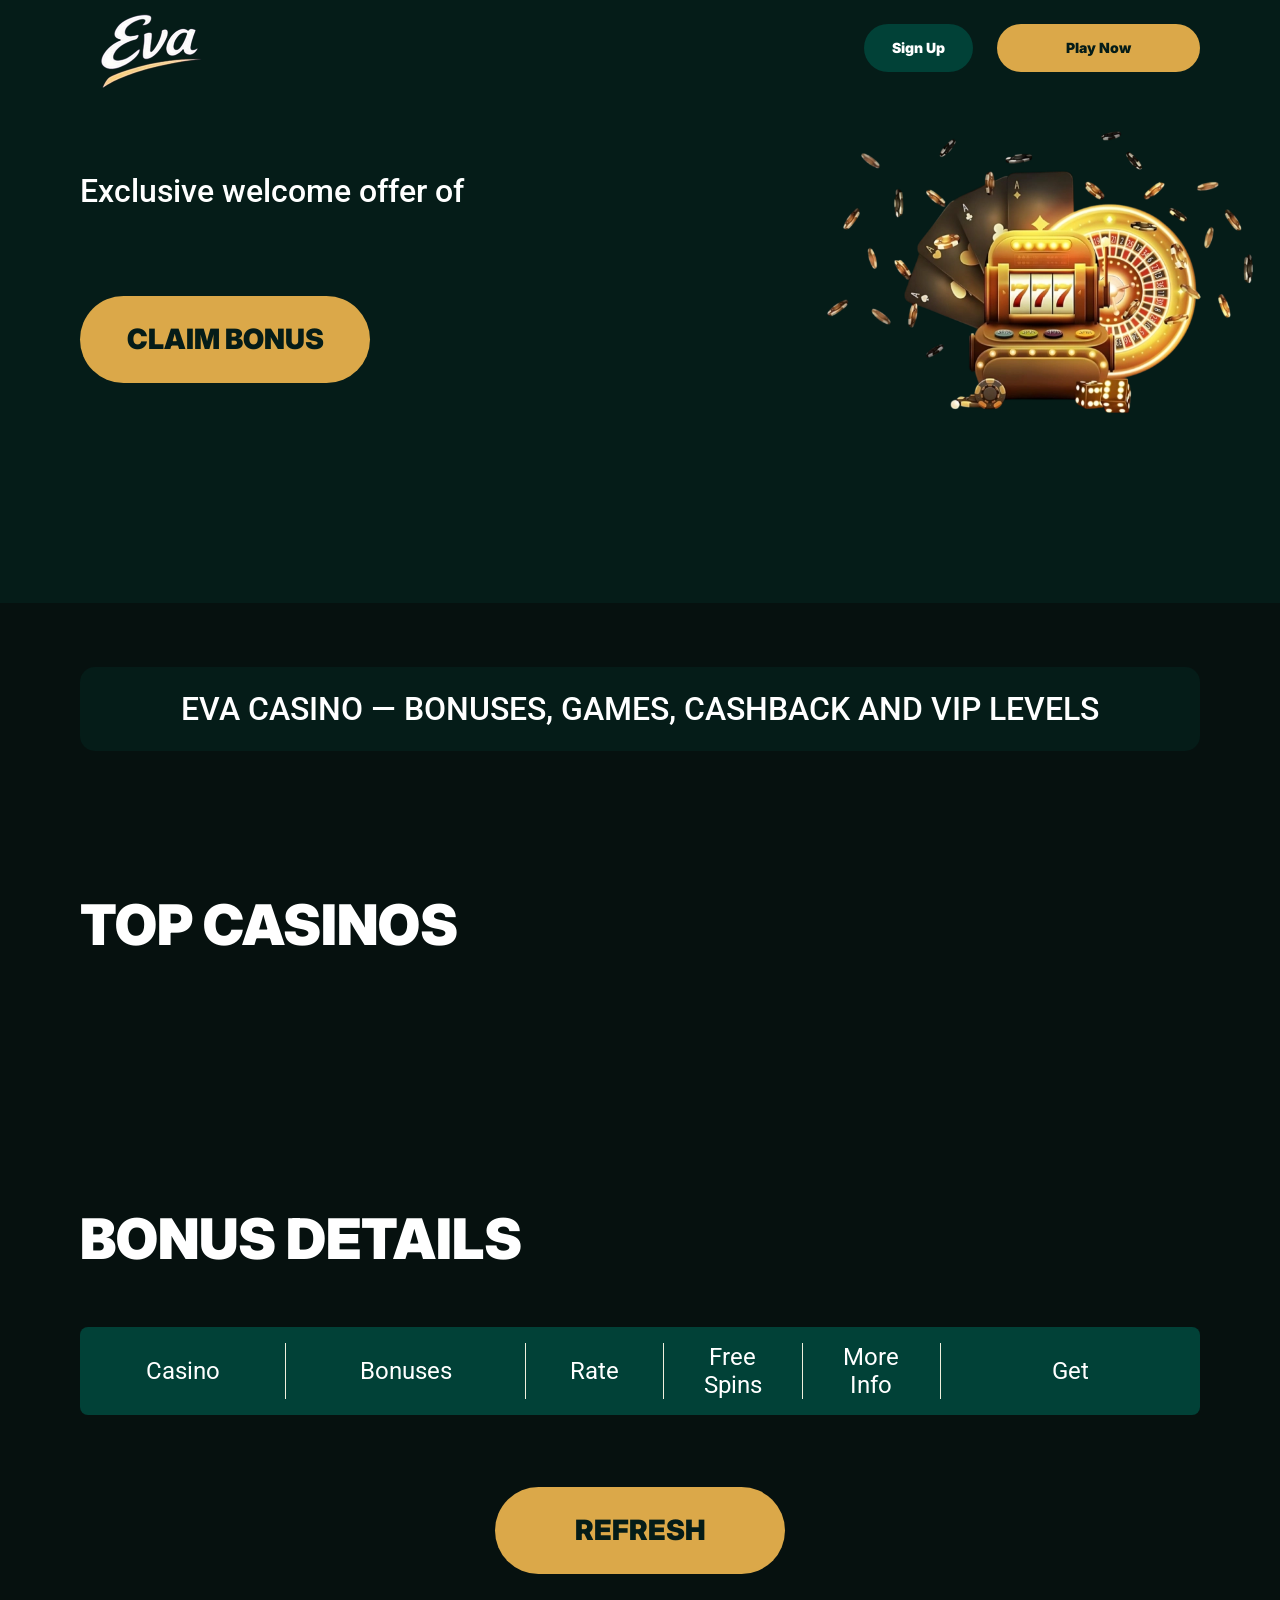
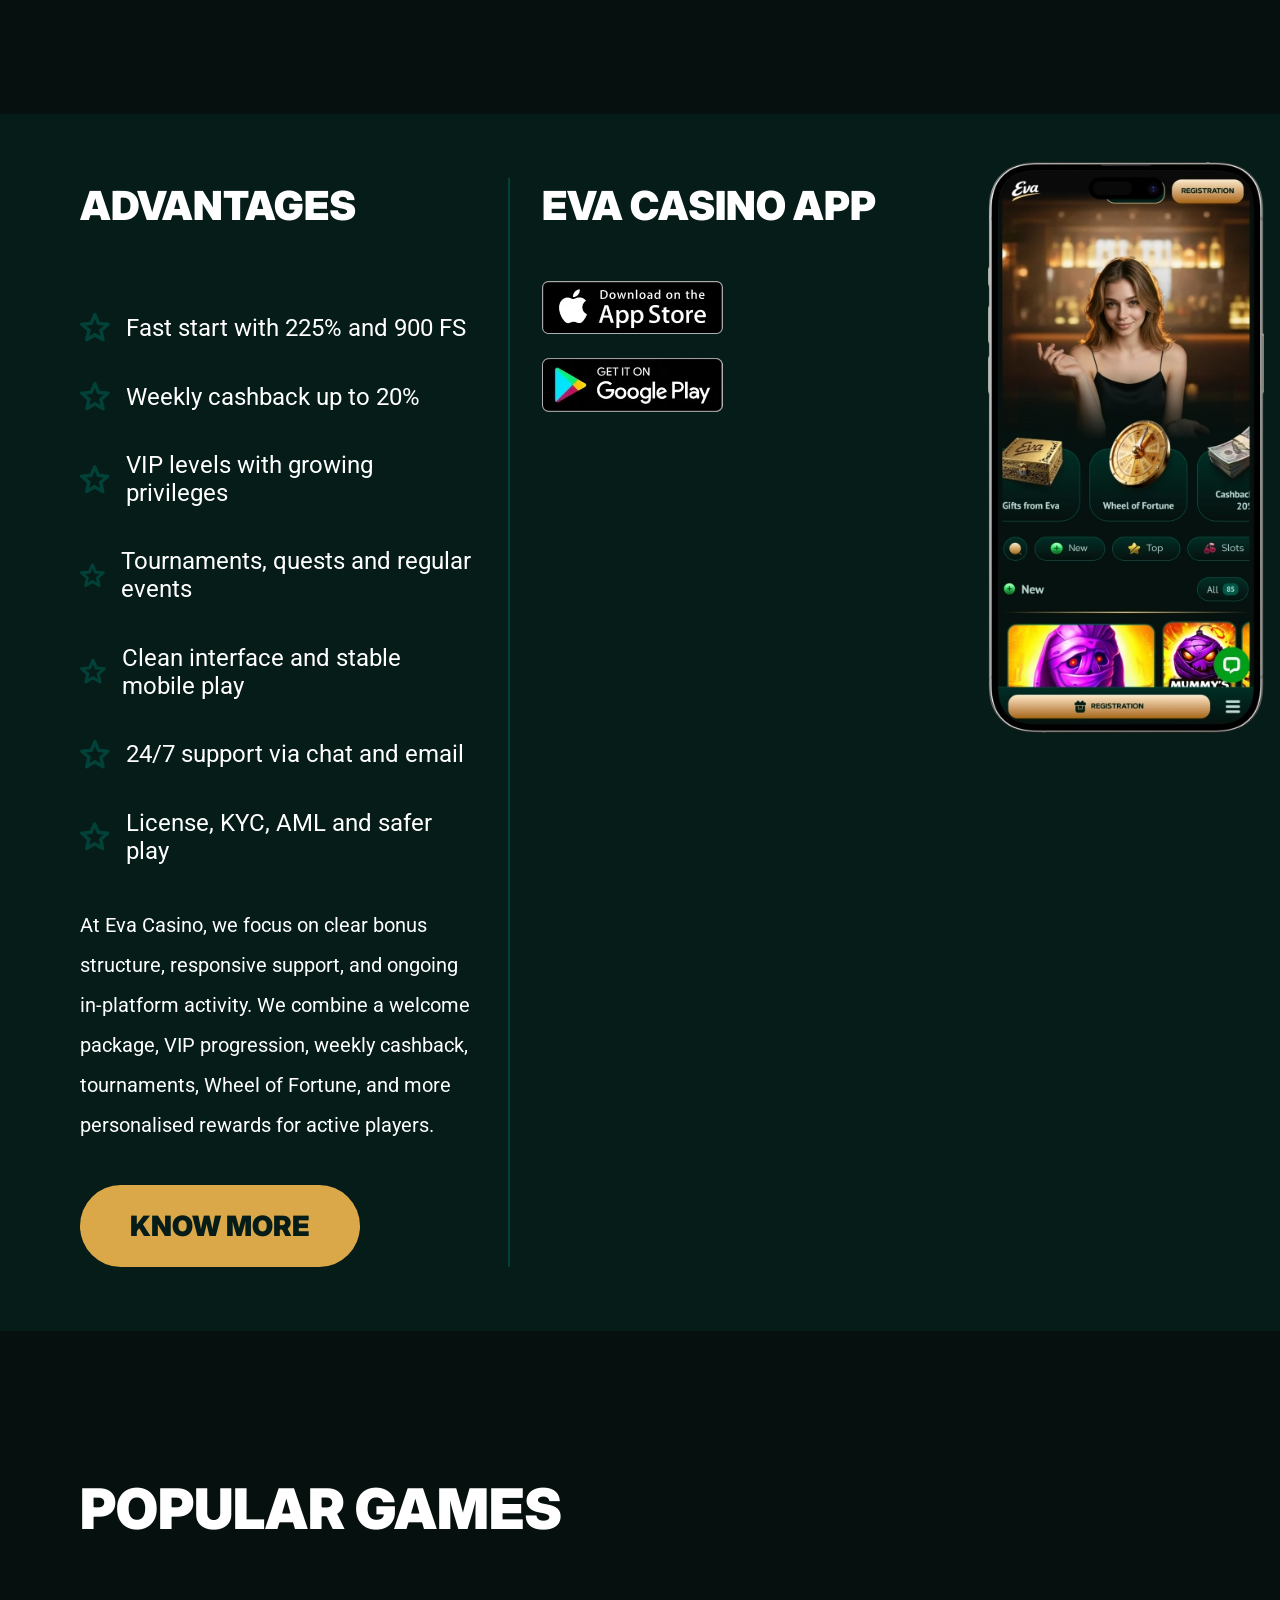
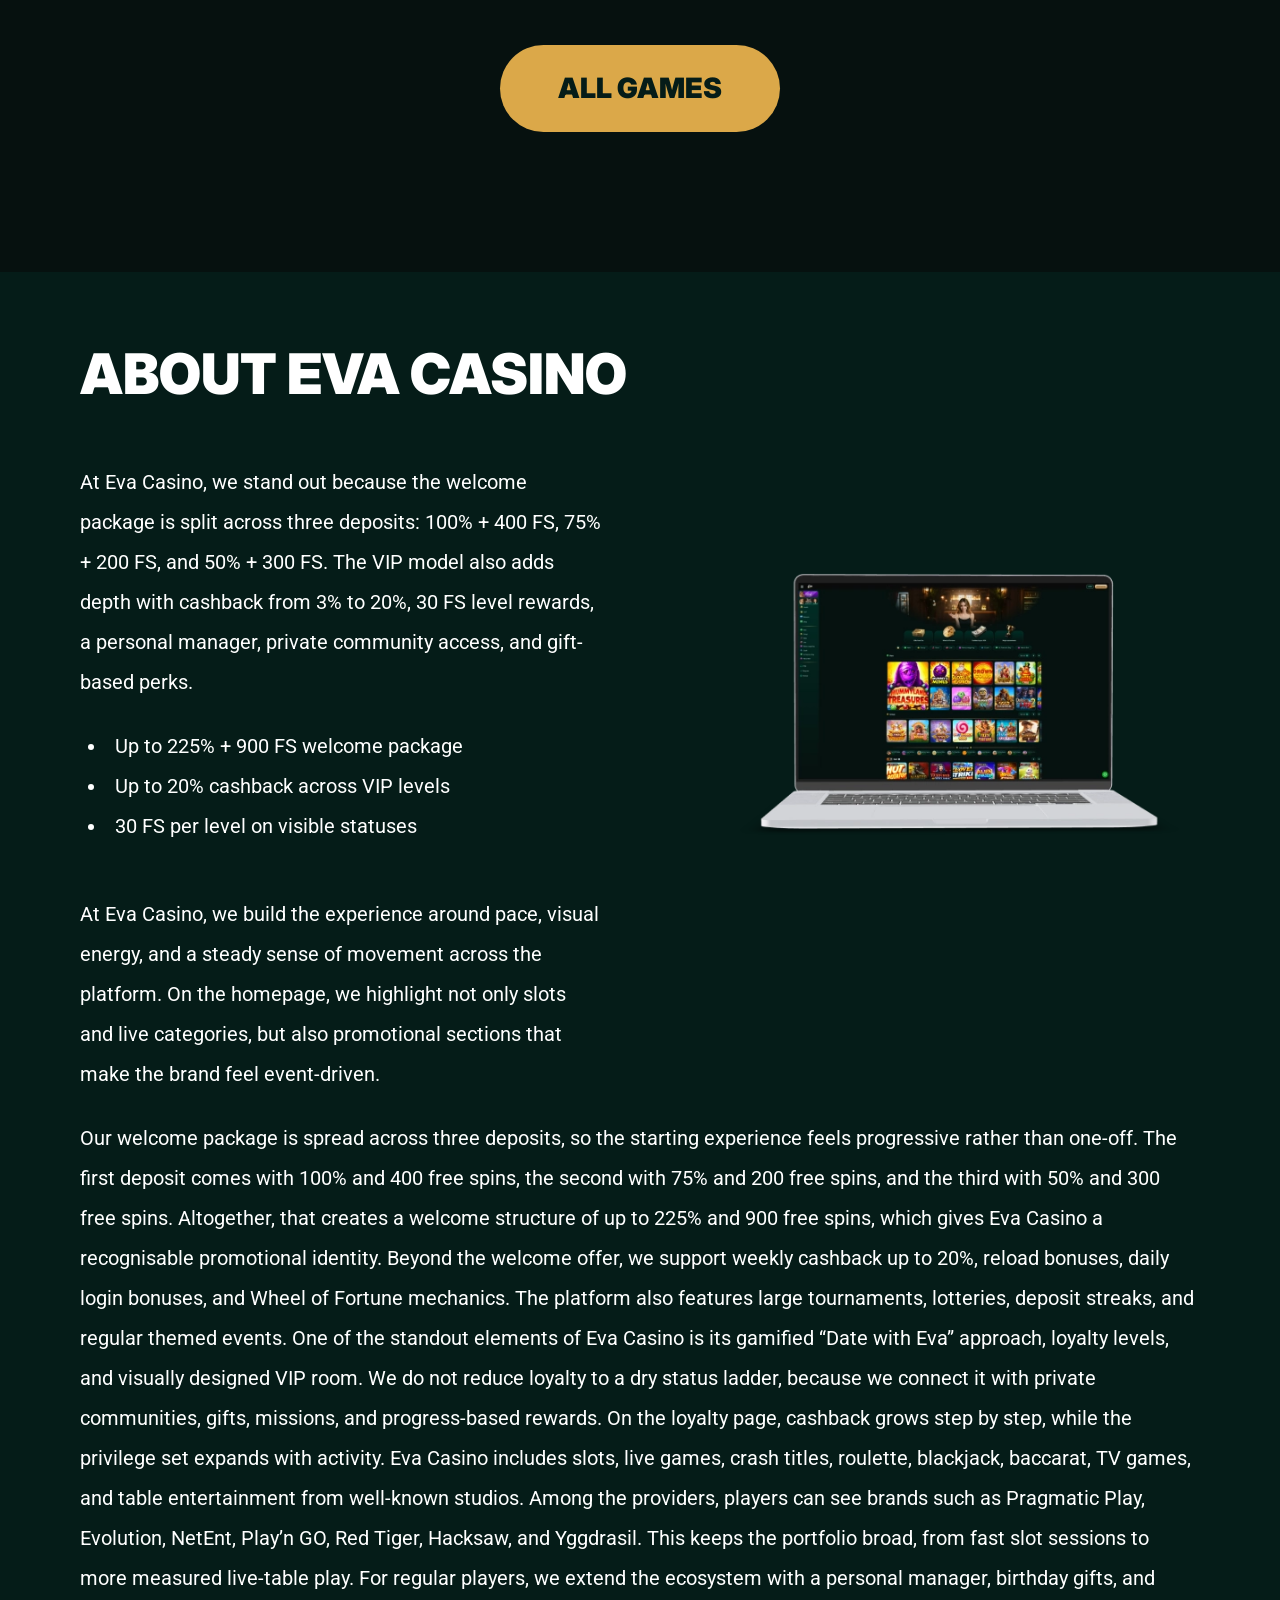
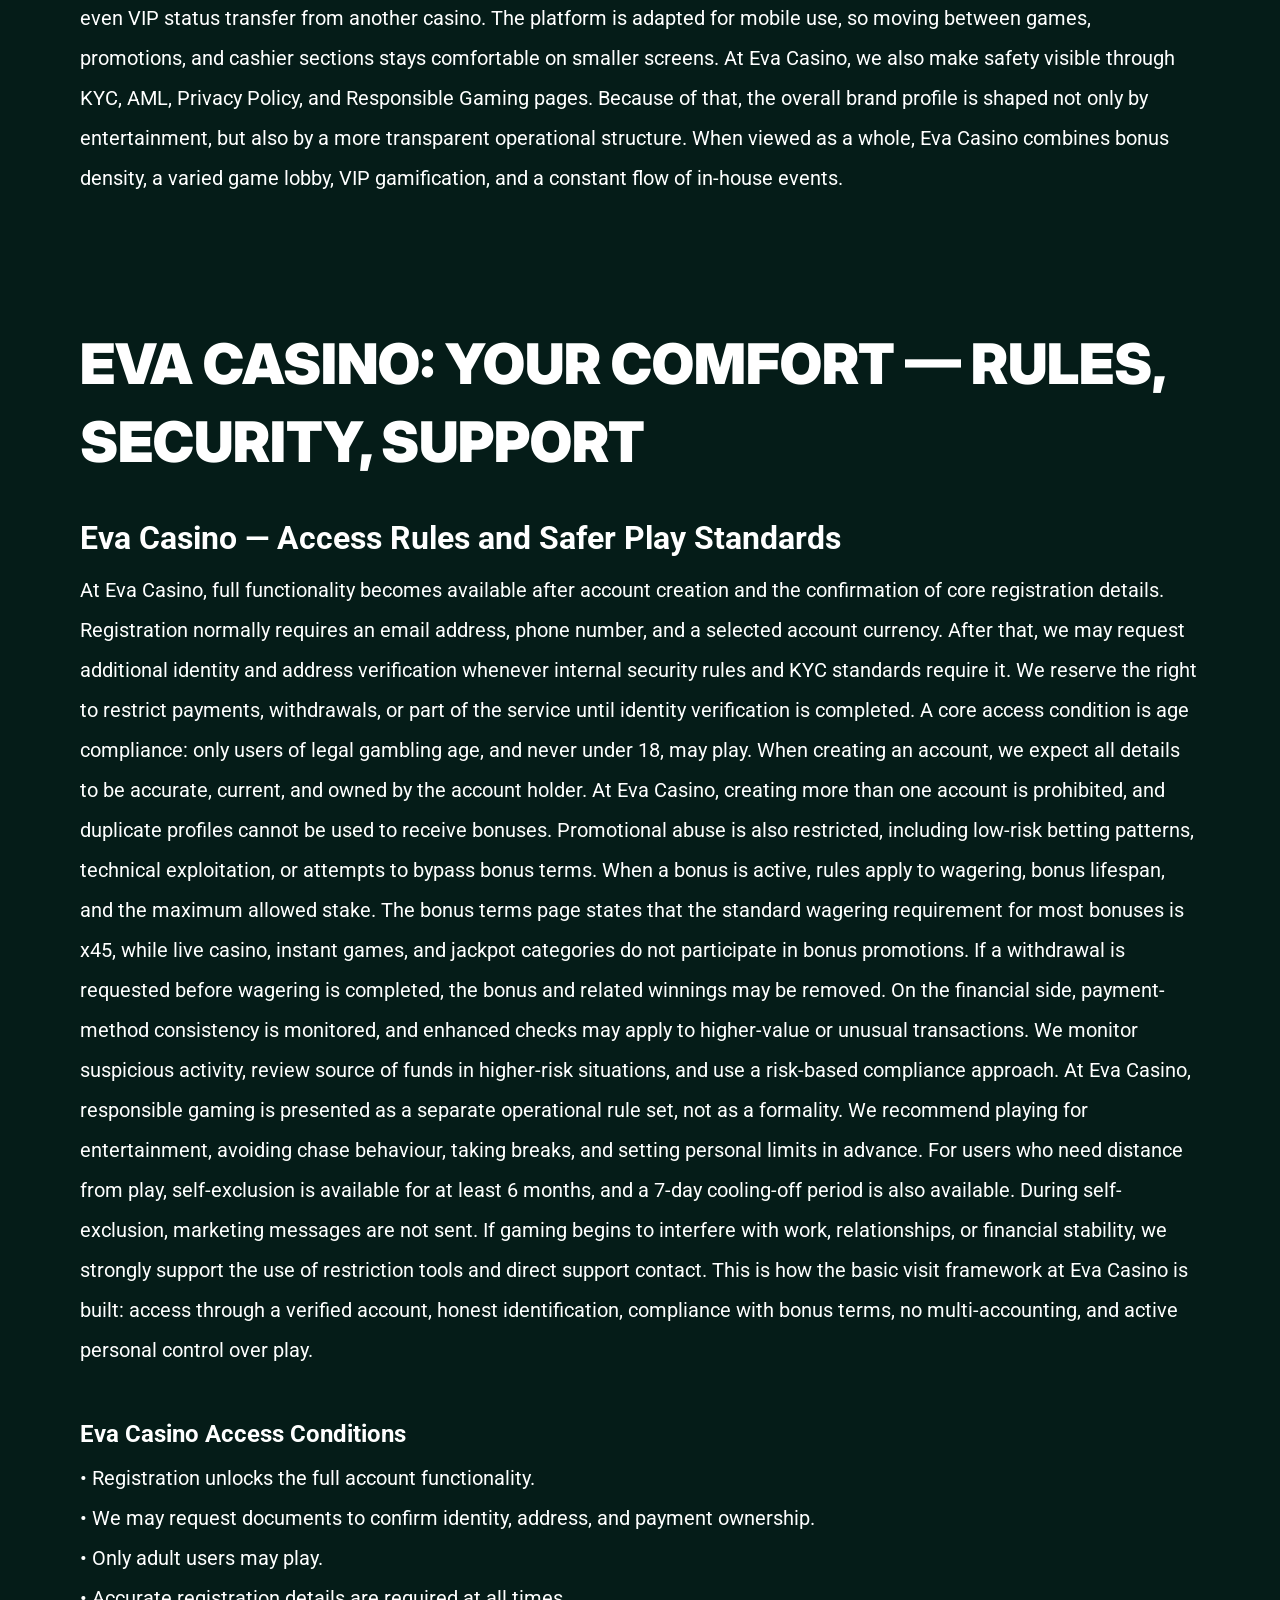
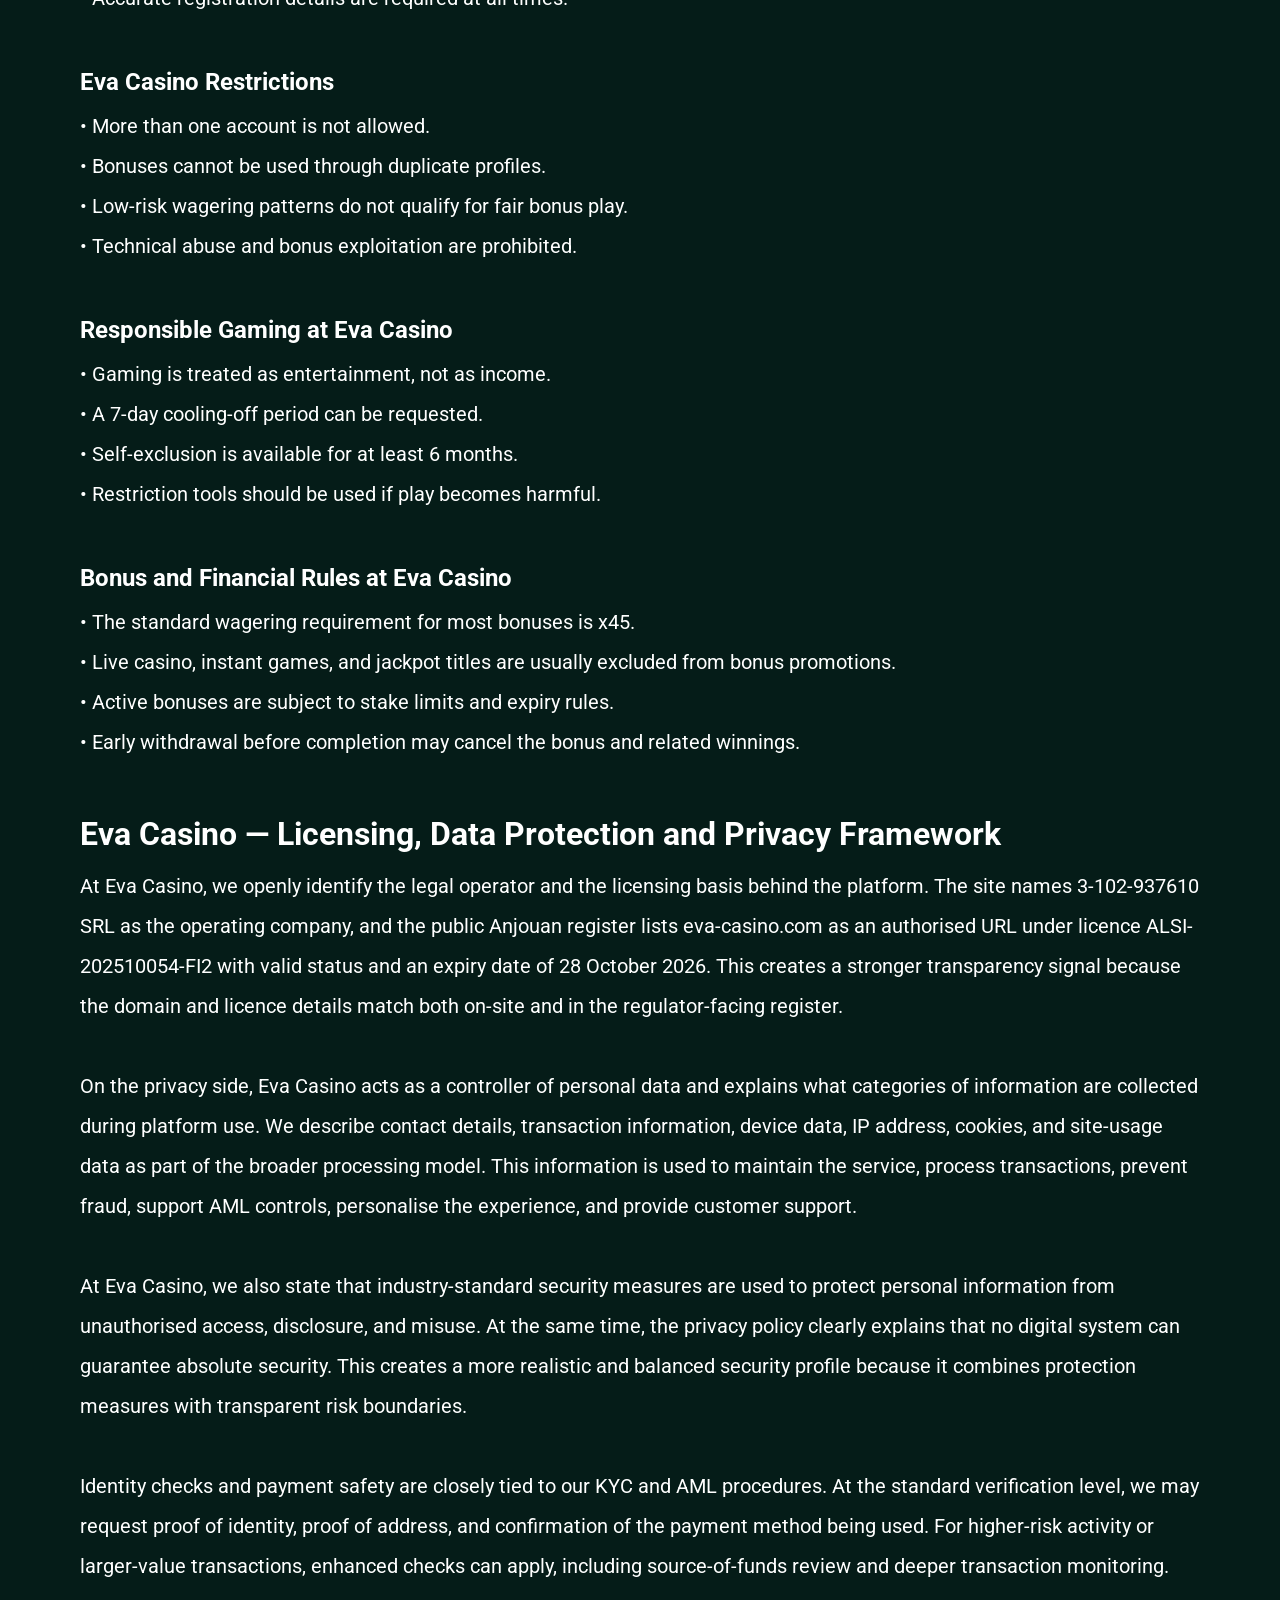
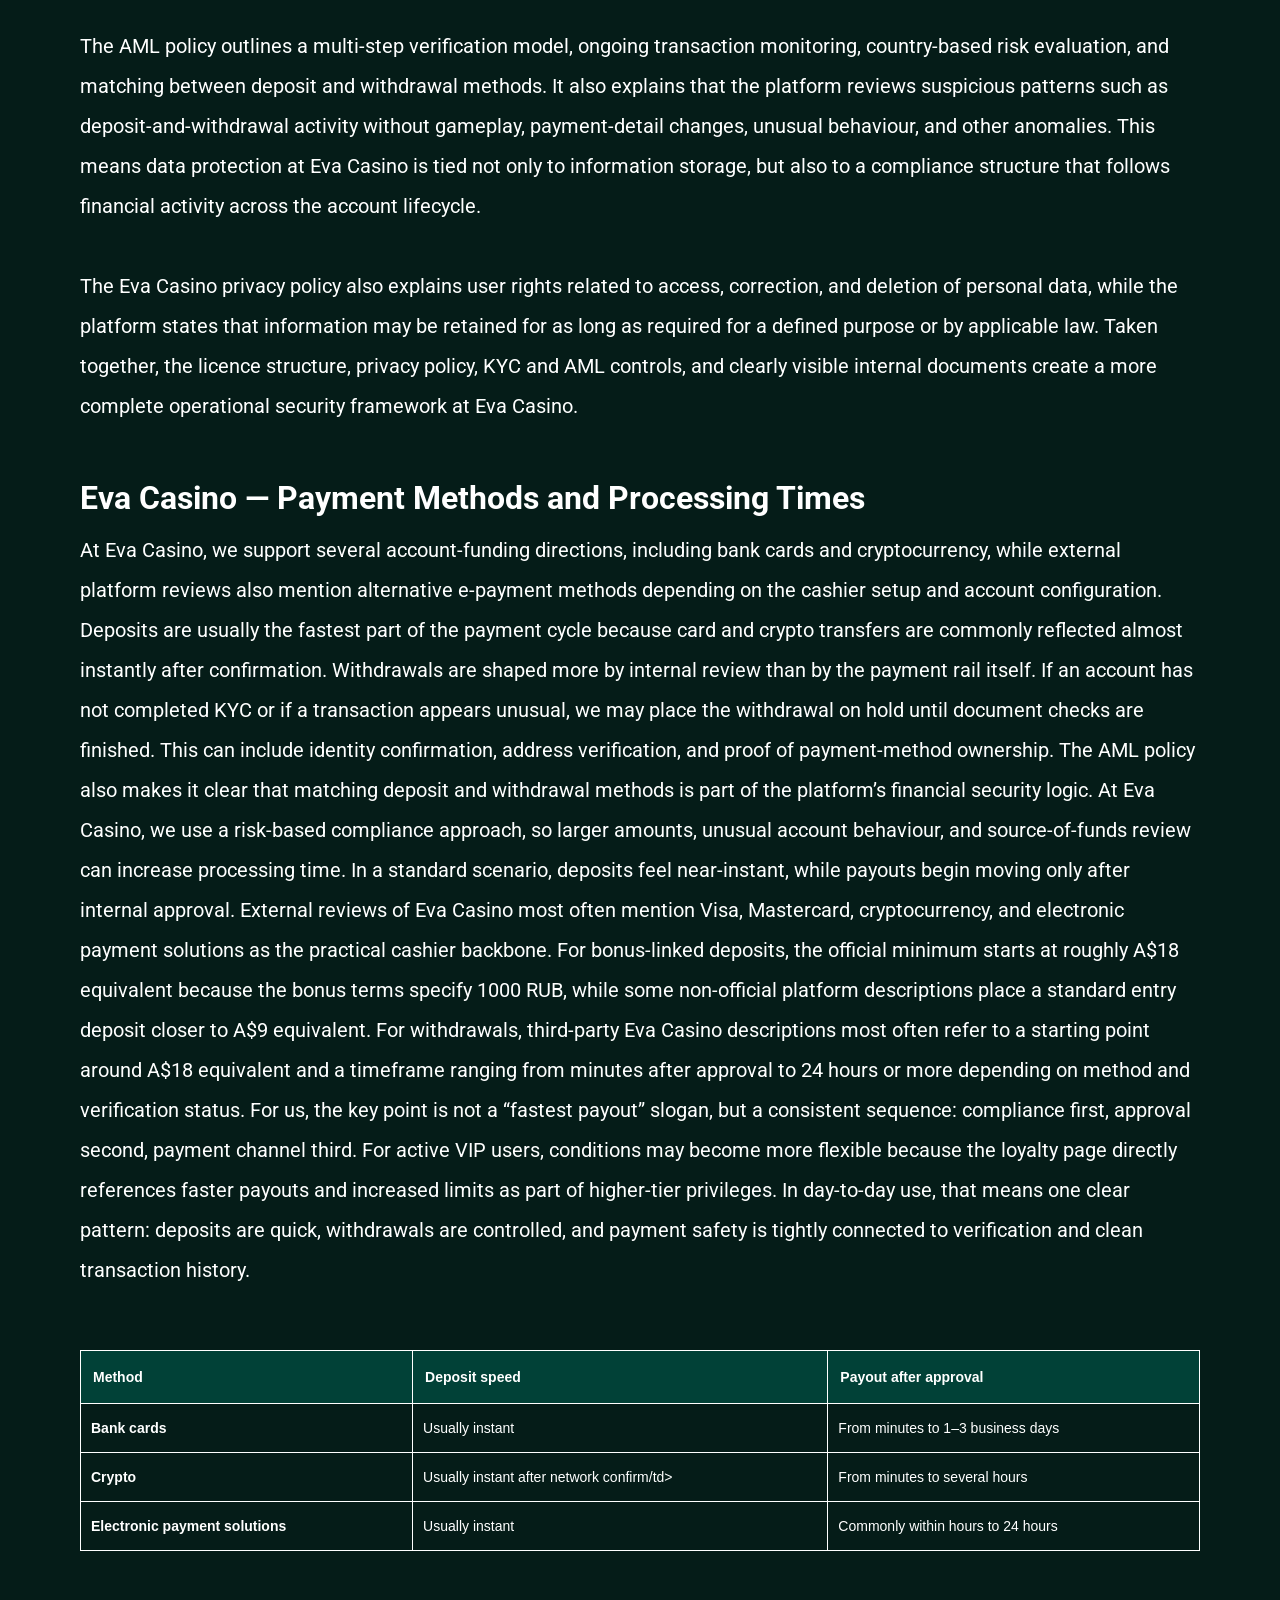
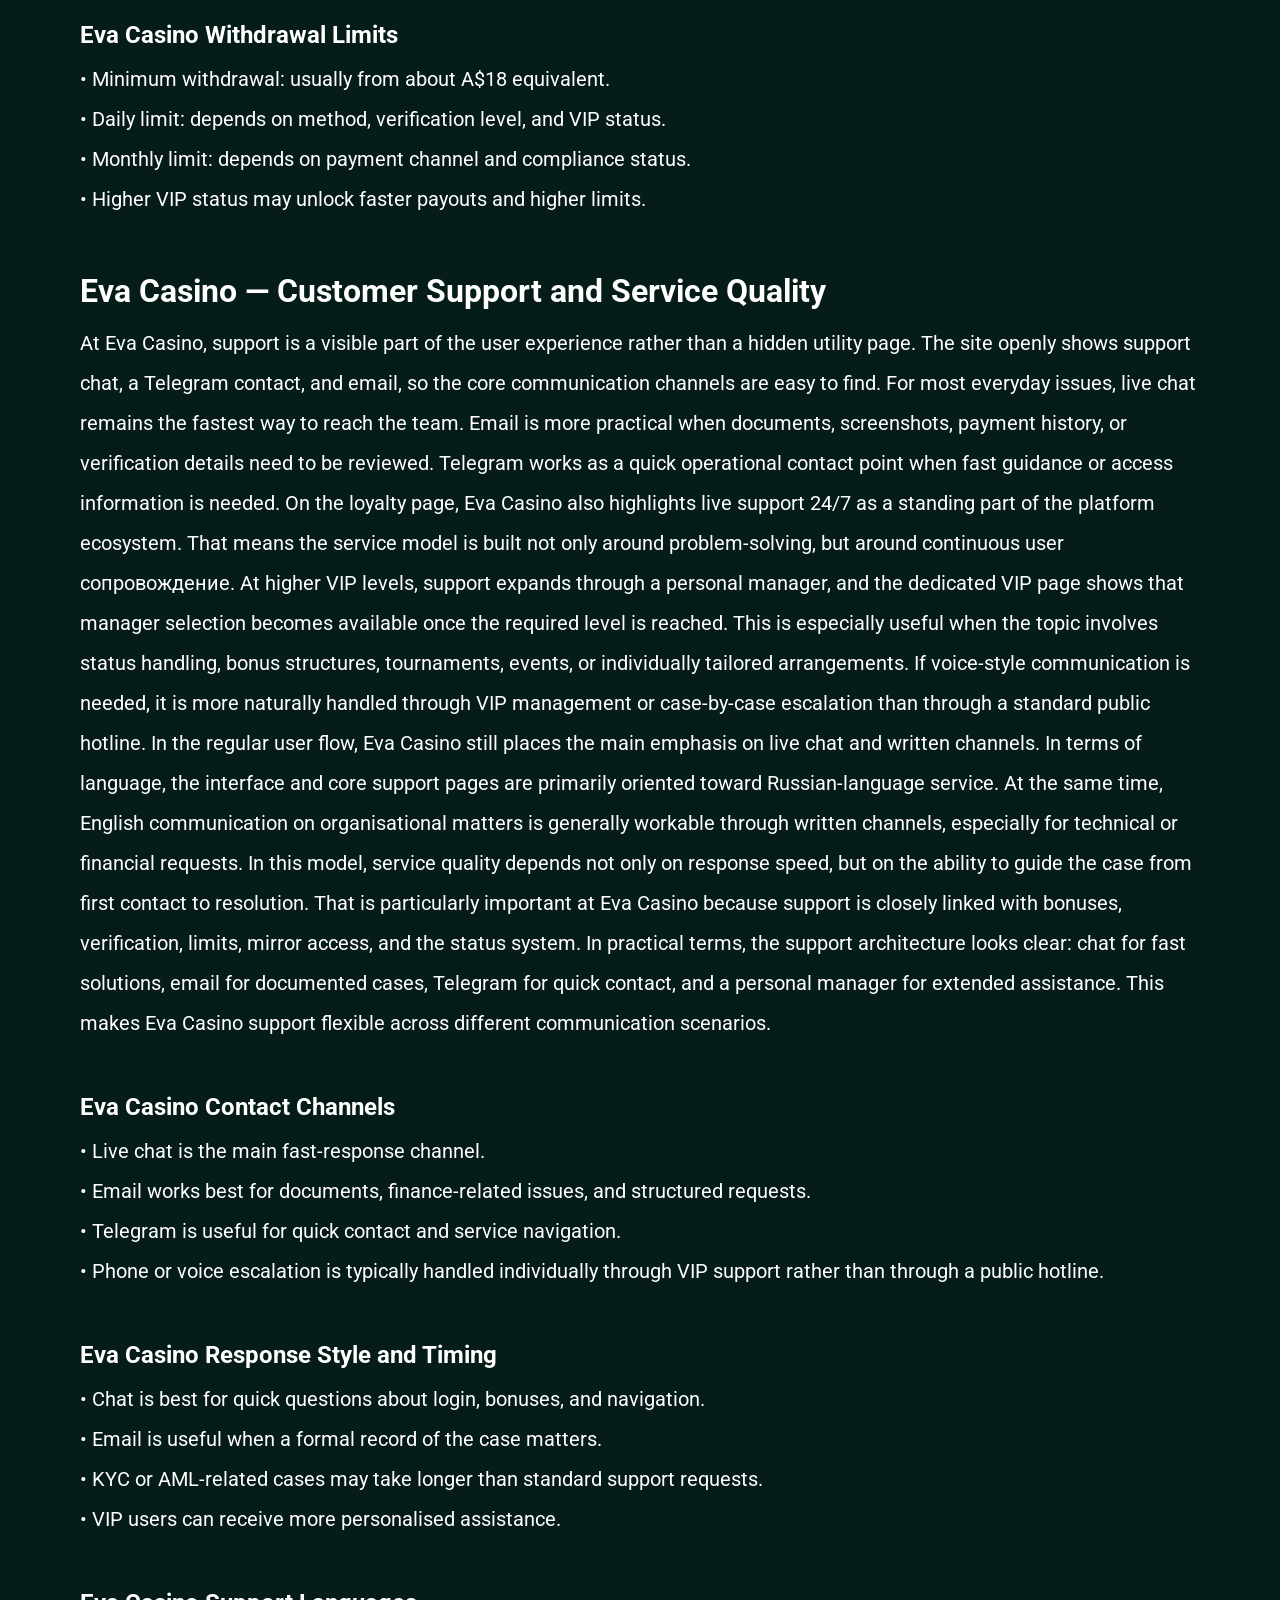
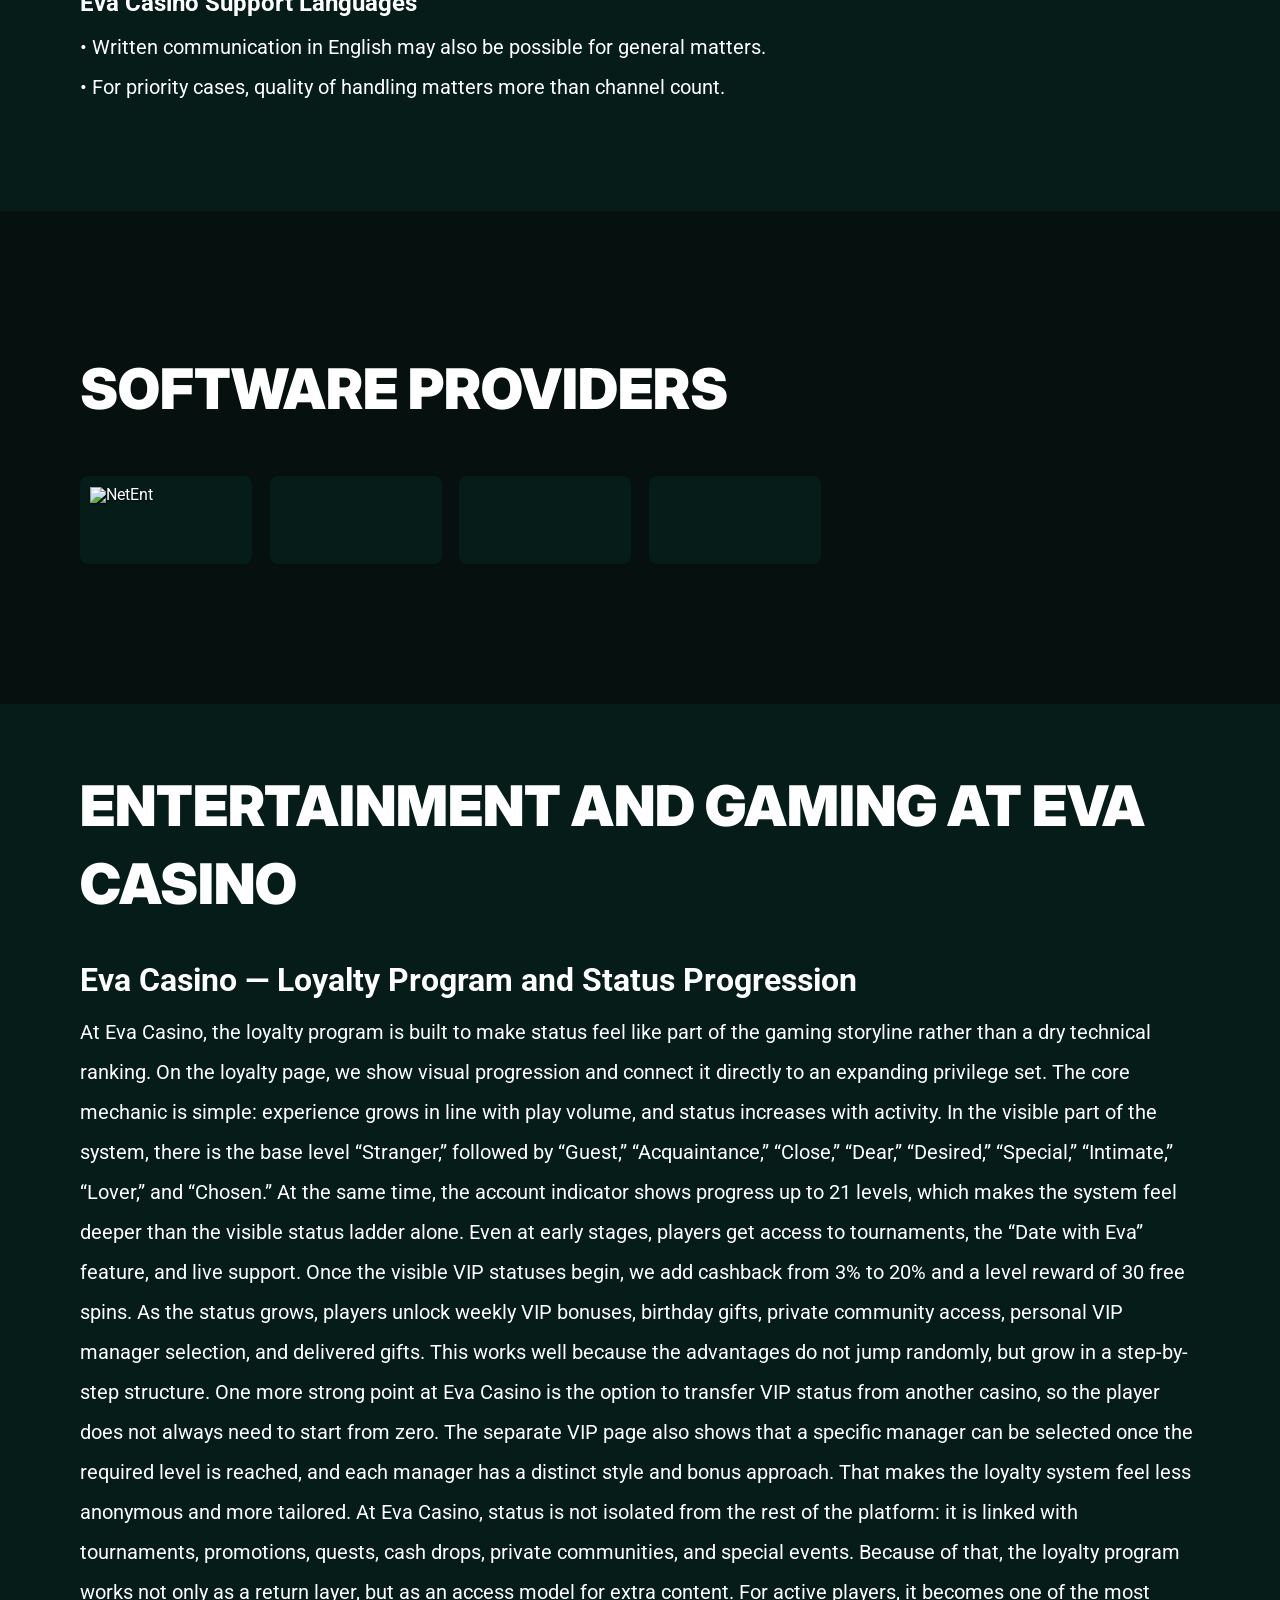
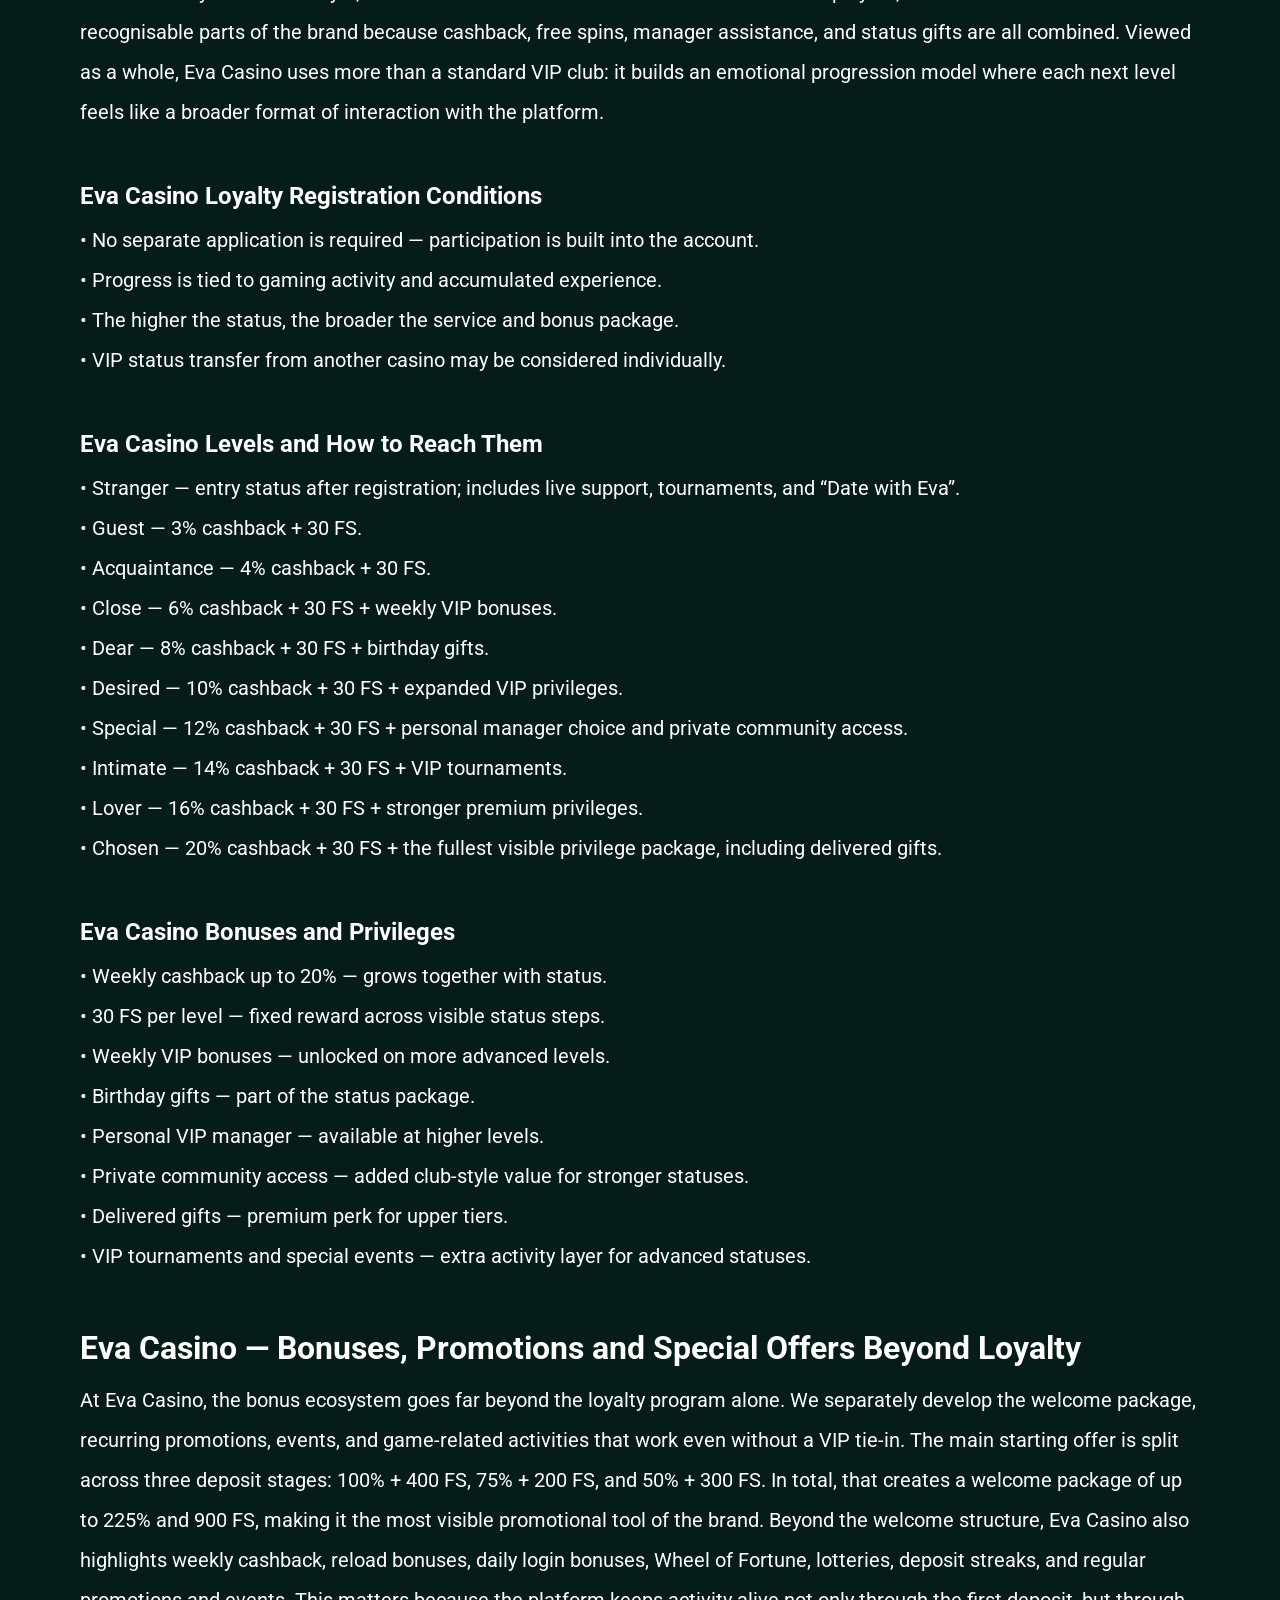
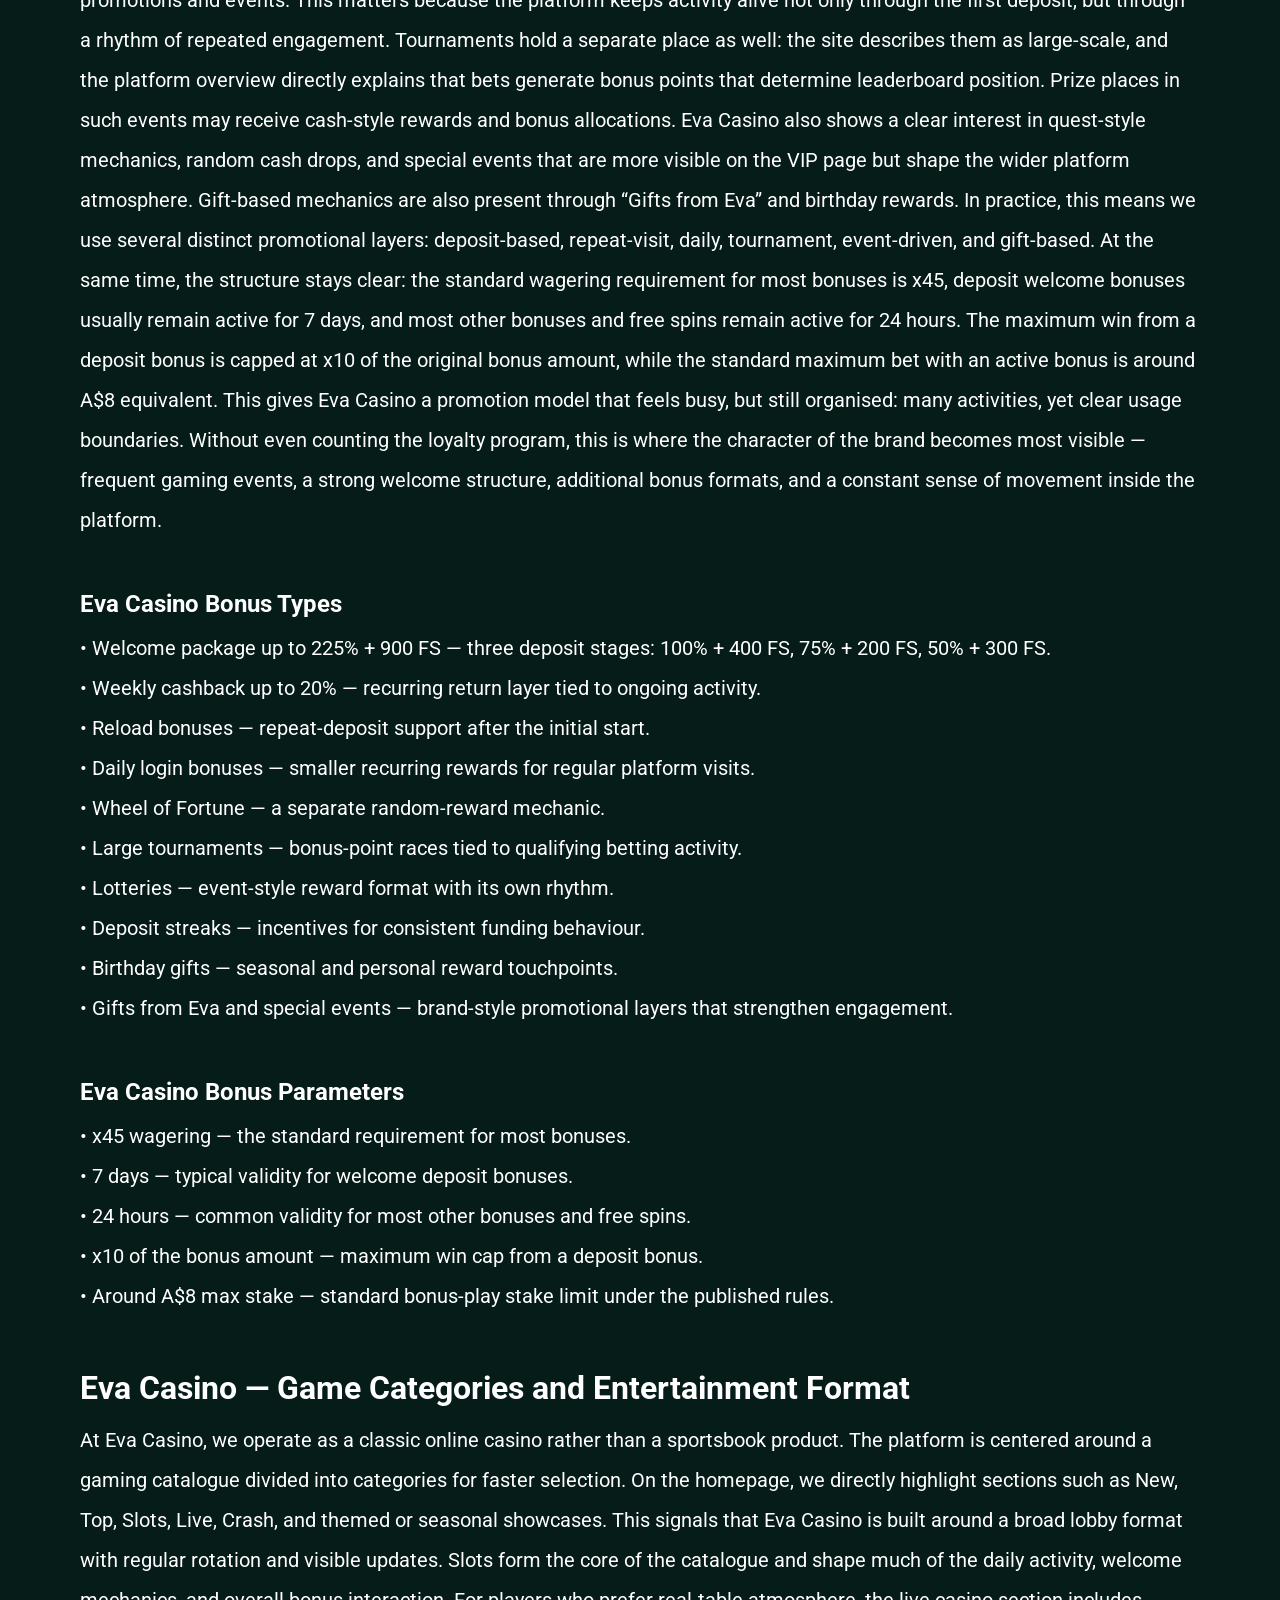
==== commit ac2658c6: "Site update" ====
--- a/index.html
+++ b/index.html
@@ -434,7 +434,7 @@
     </tr>
     <tr>
       <td style="border: 1px solid #ffffff; padding: 10px;"><strong>Crypto</strong></td>
-      <td style="border: 1px solid #ffffff; padding: 10px;">Usually instant after network confirmations</td>
+      <td style="border: 1px solid #ffffff; padding: 10px;">Usually instant after network confirm/td>
       <td style="border: 1px solid #ffffff; padding: 10px;">From minutes to several hours</td>
     </tr>
     <tr>
